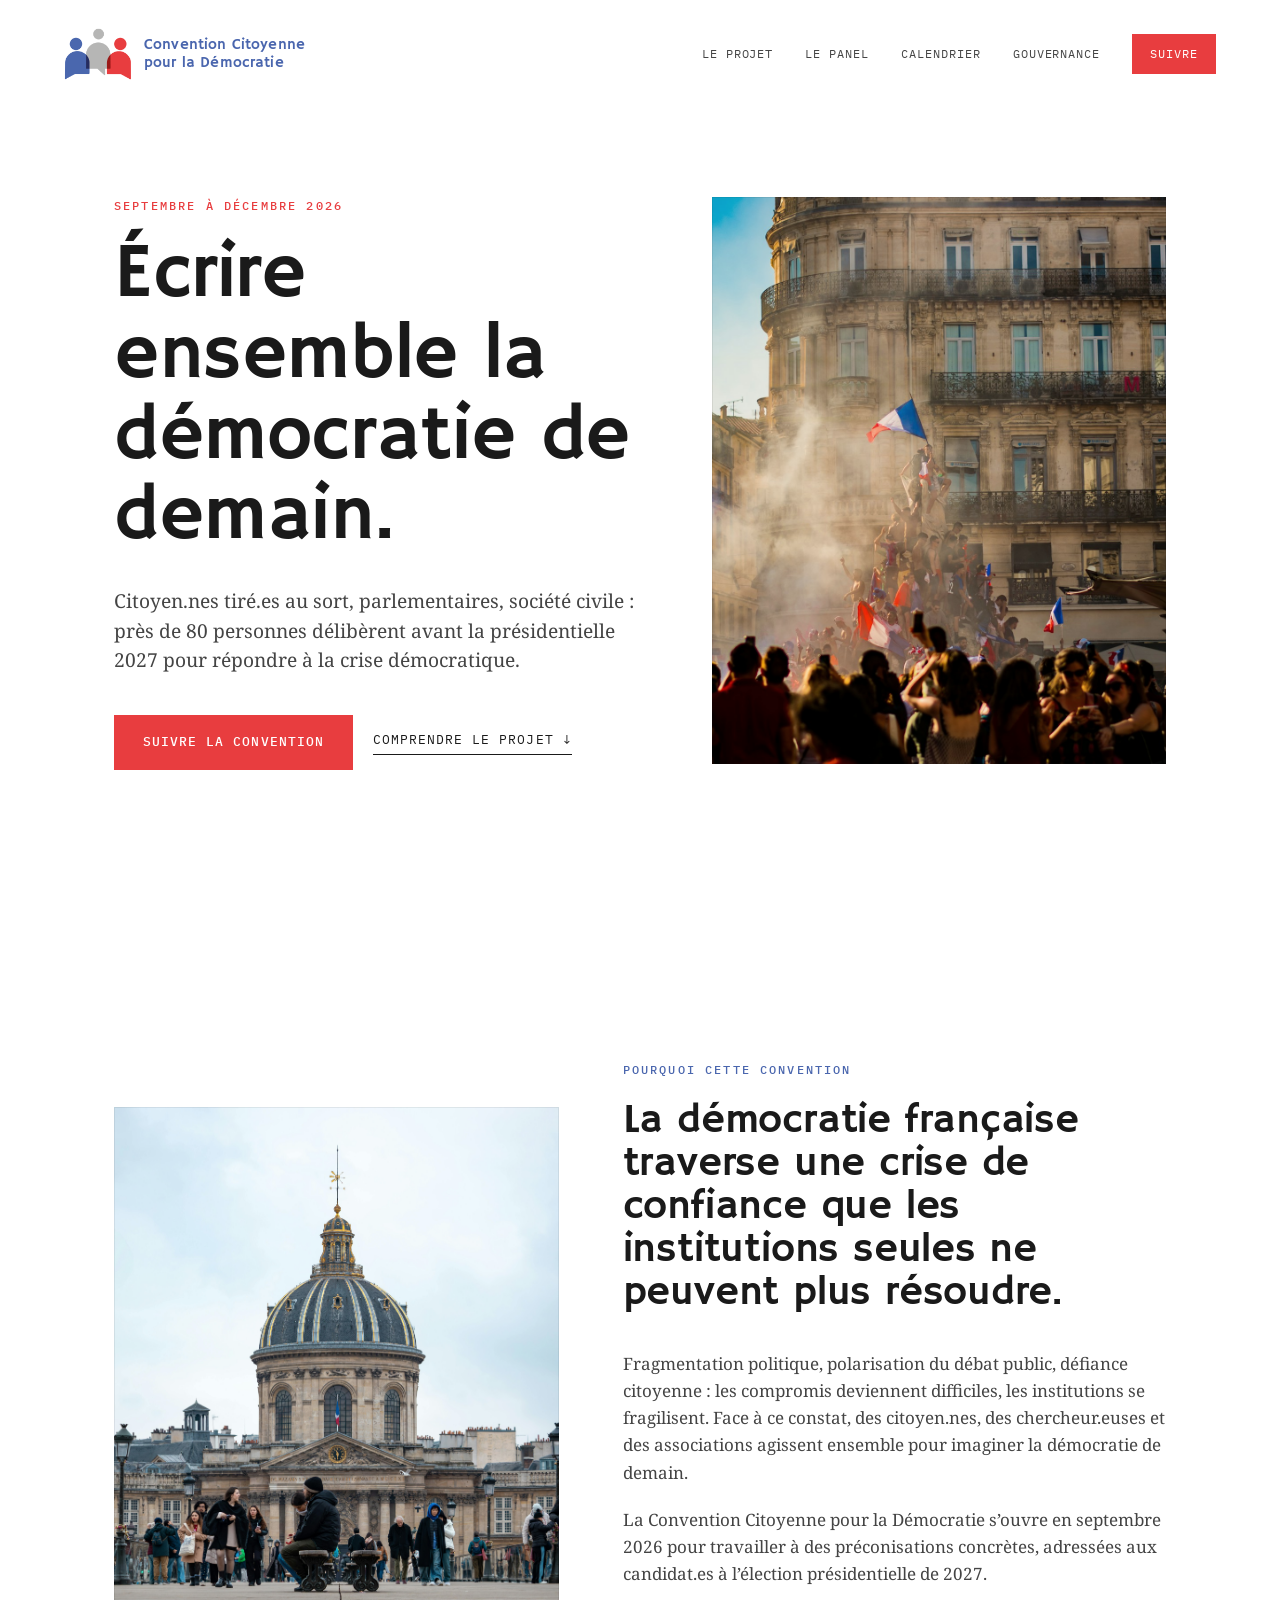
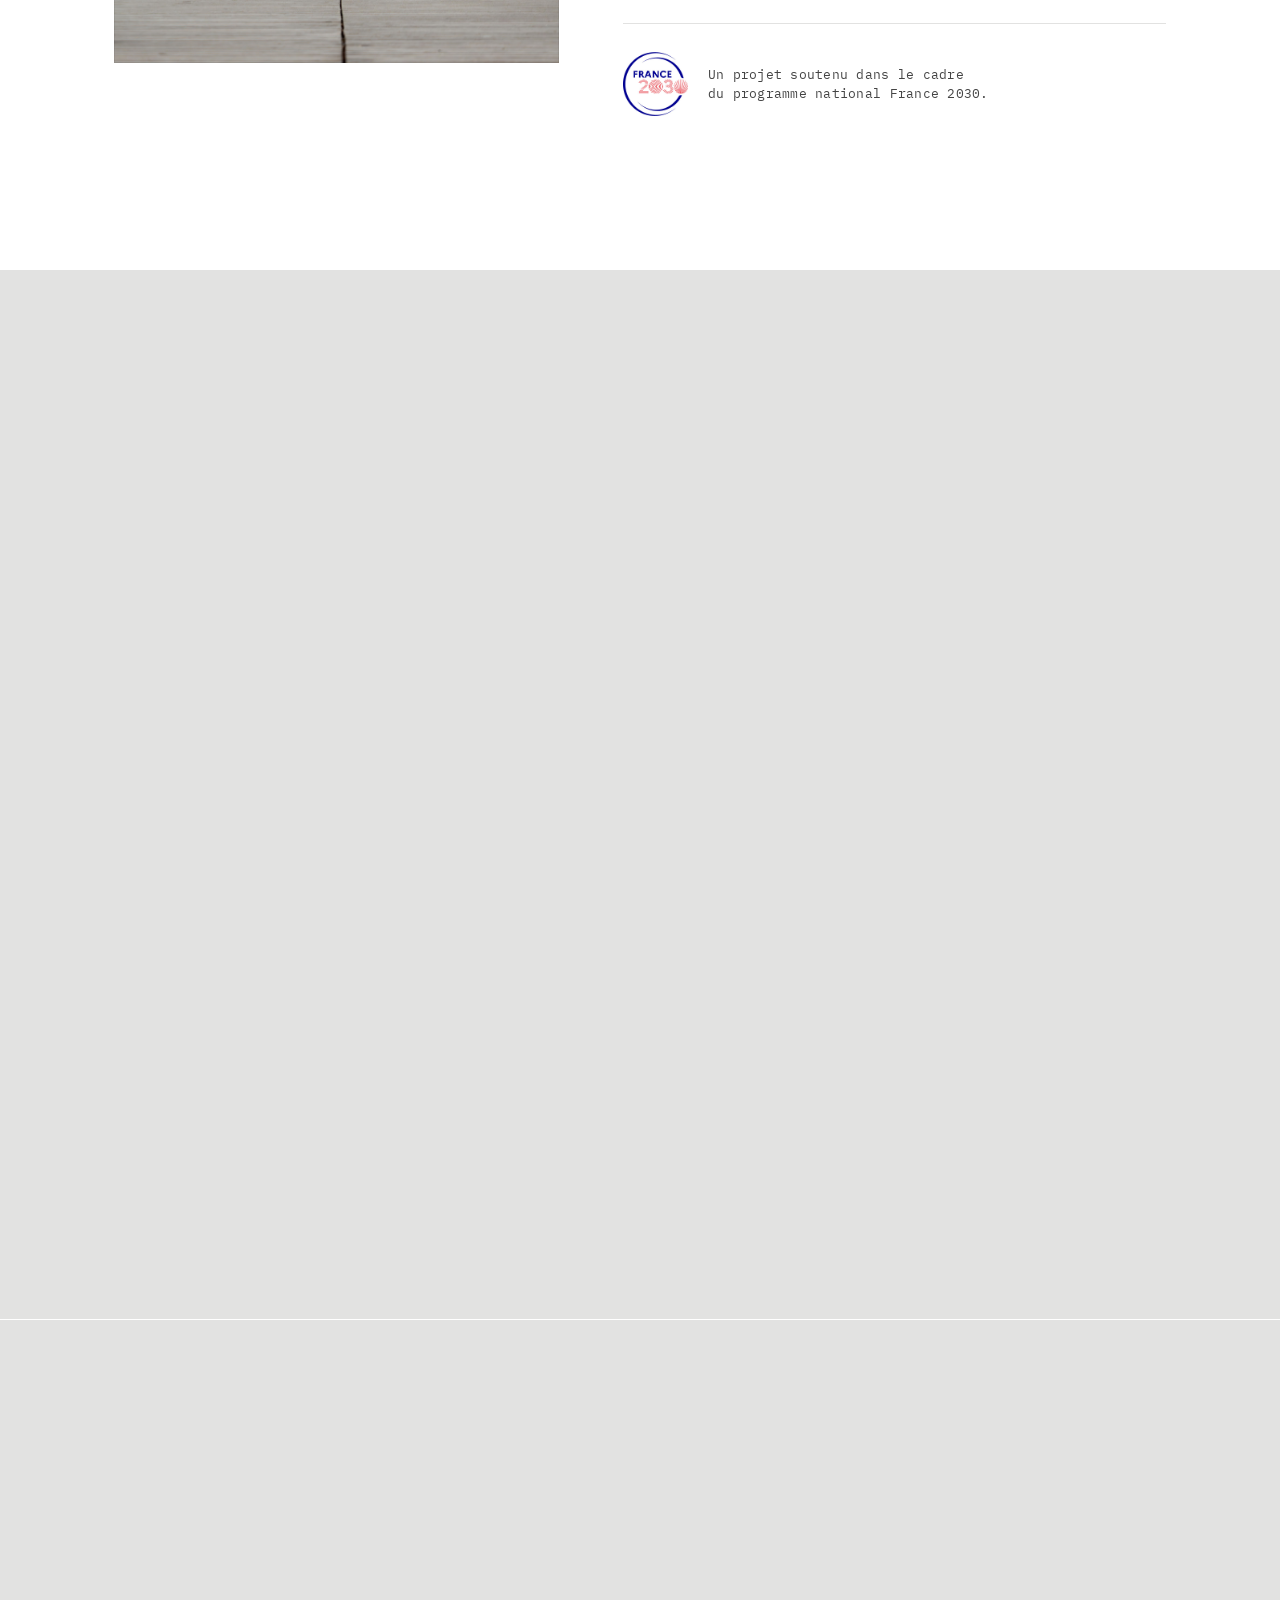
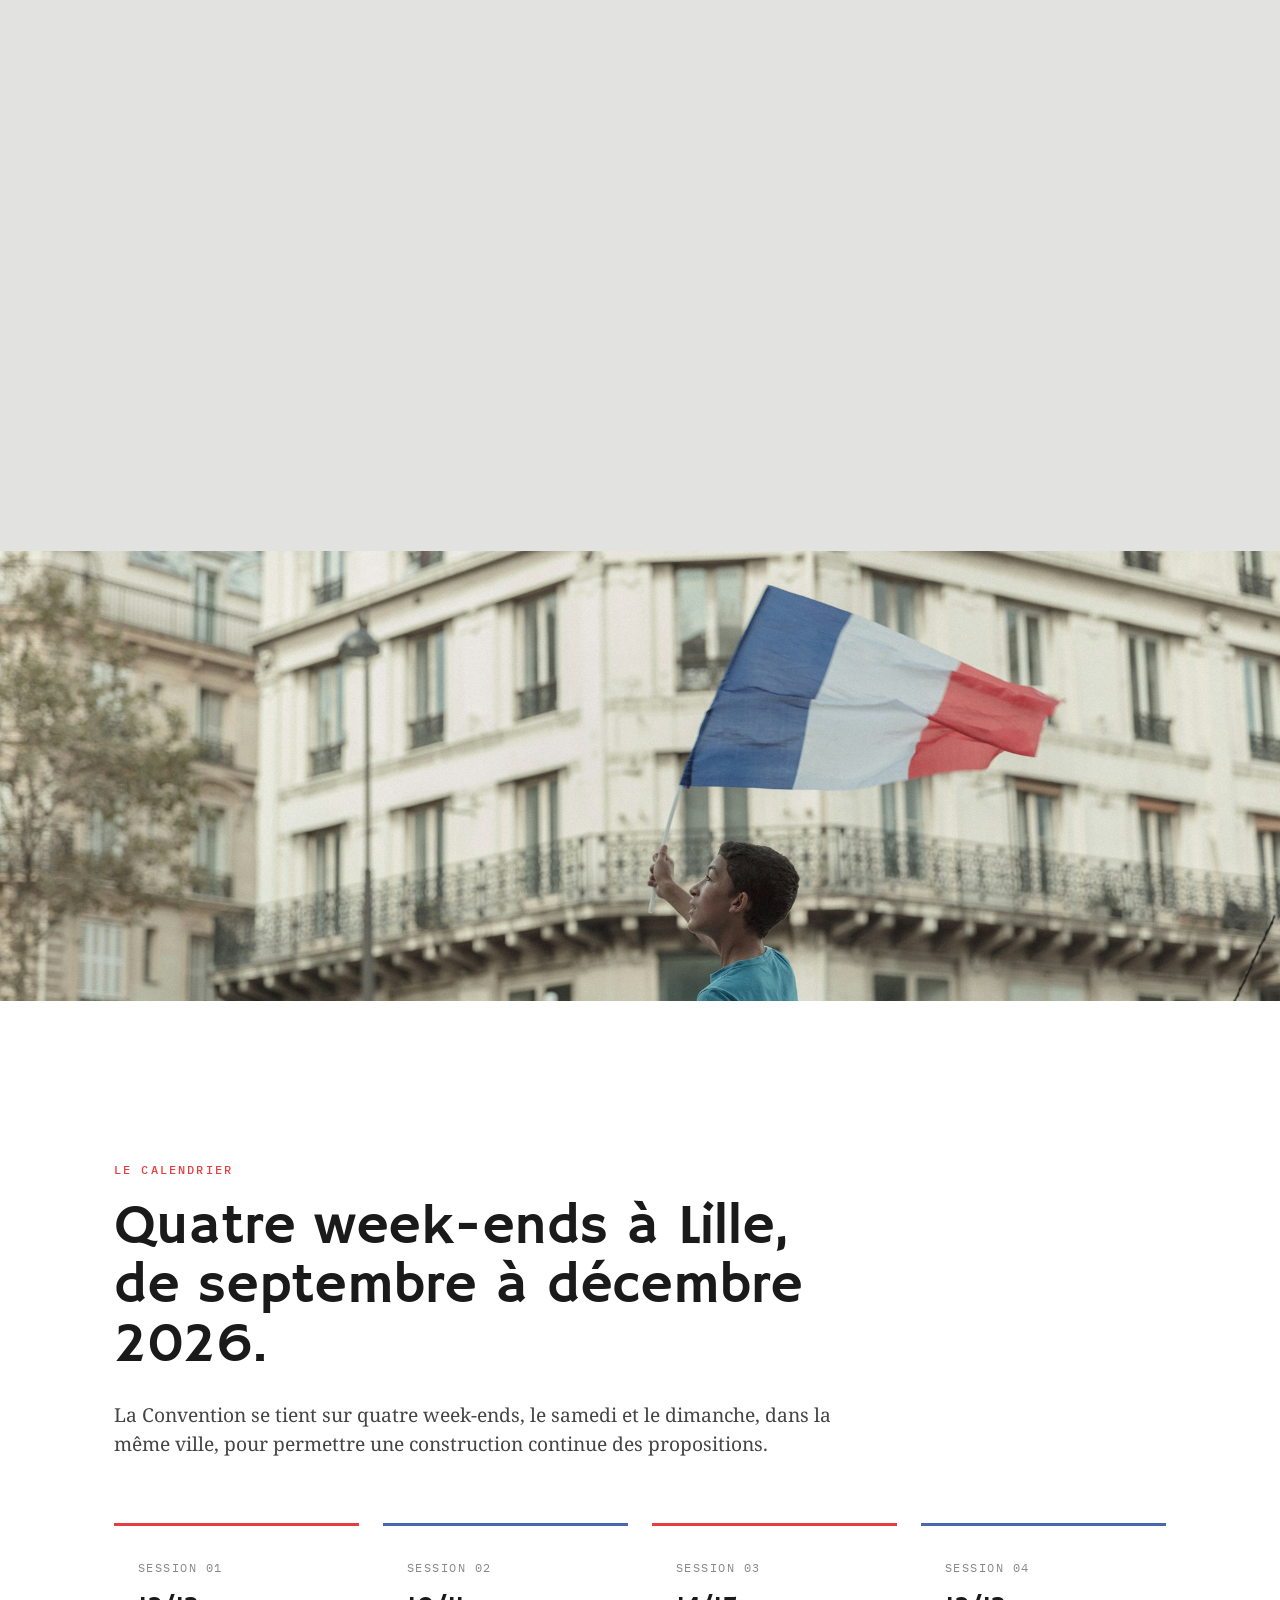
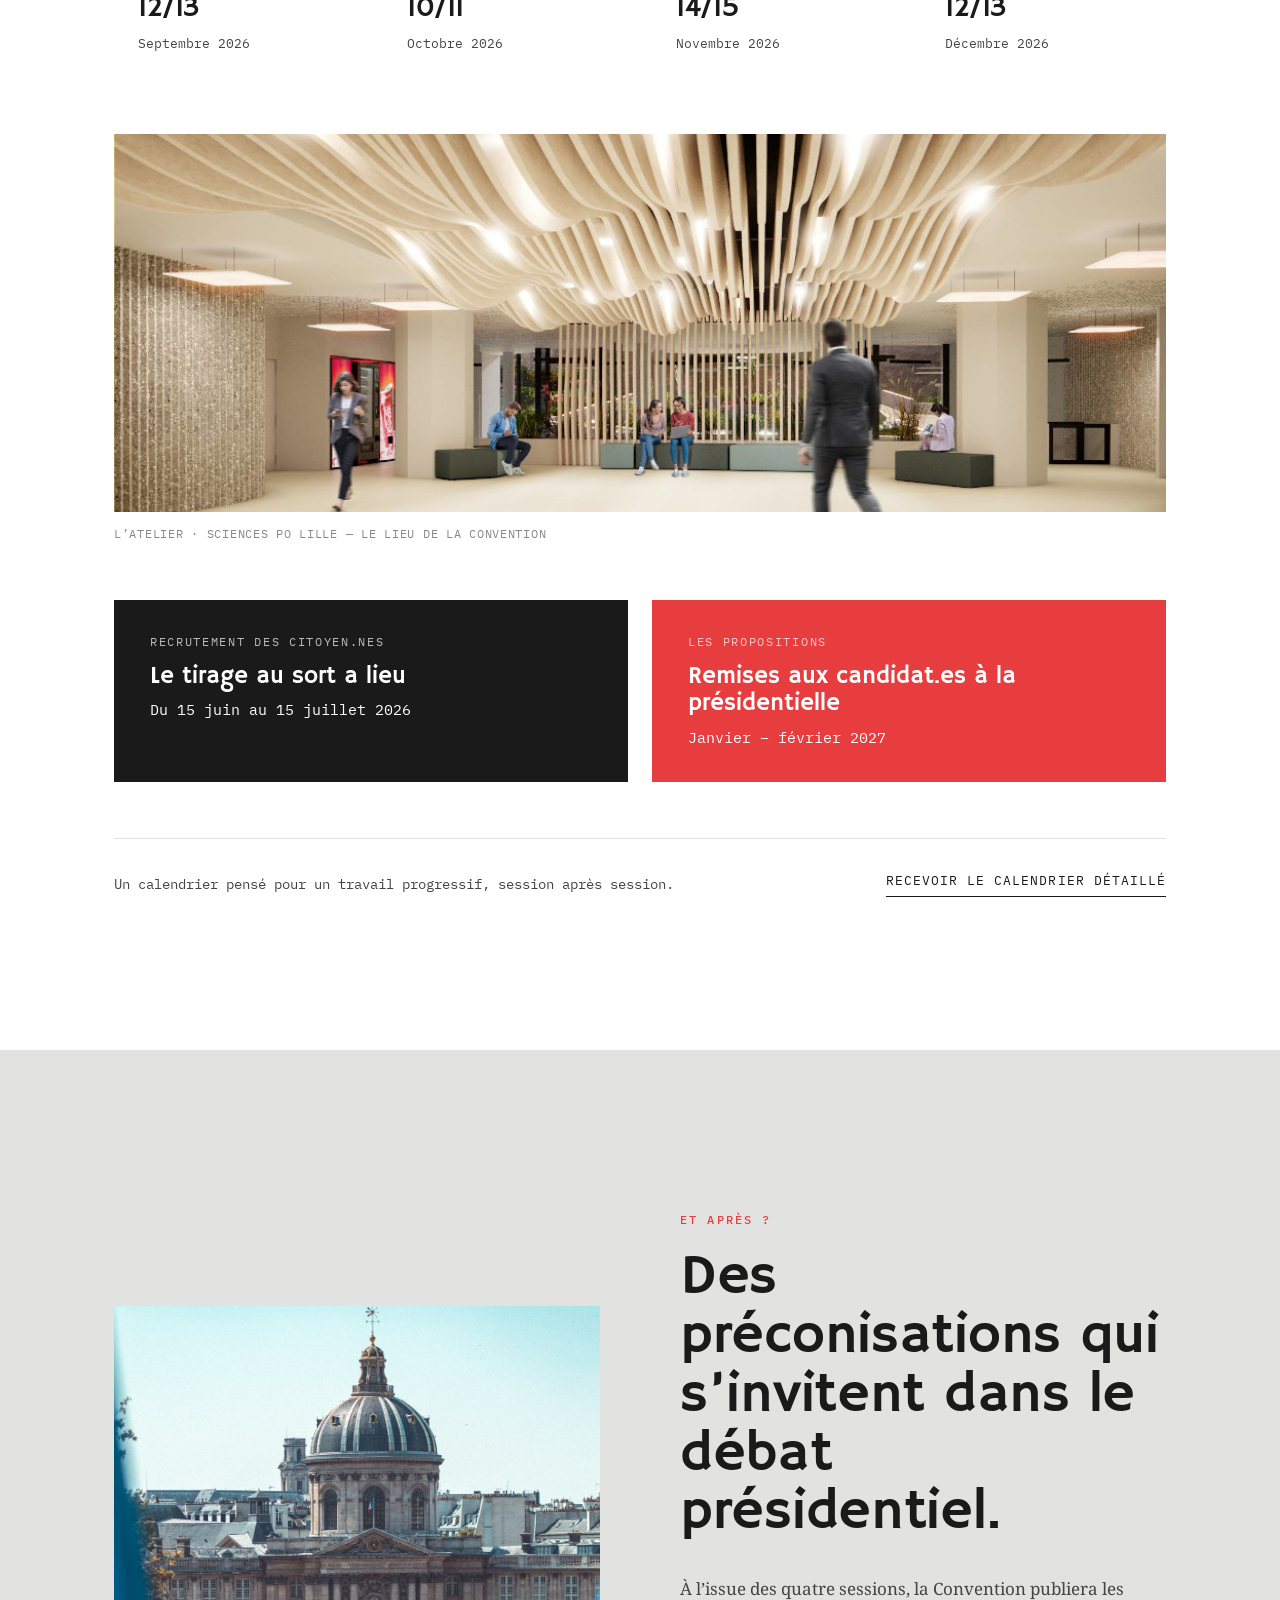
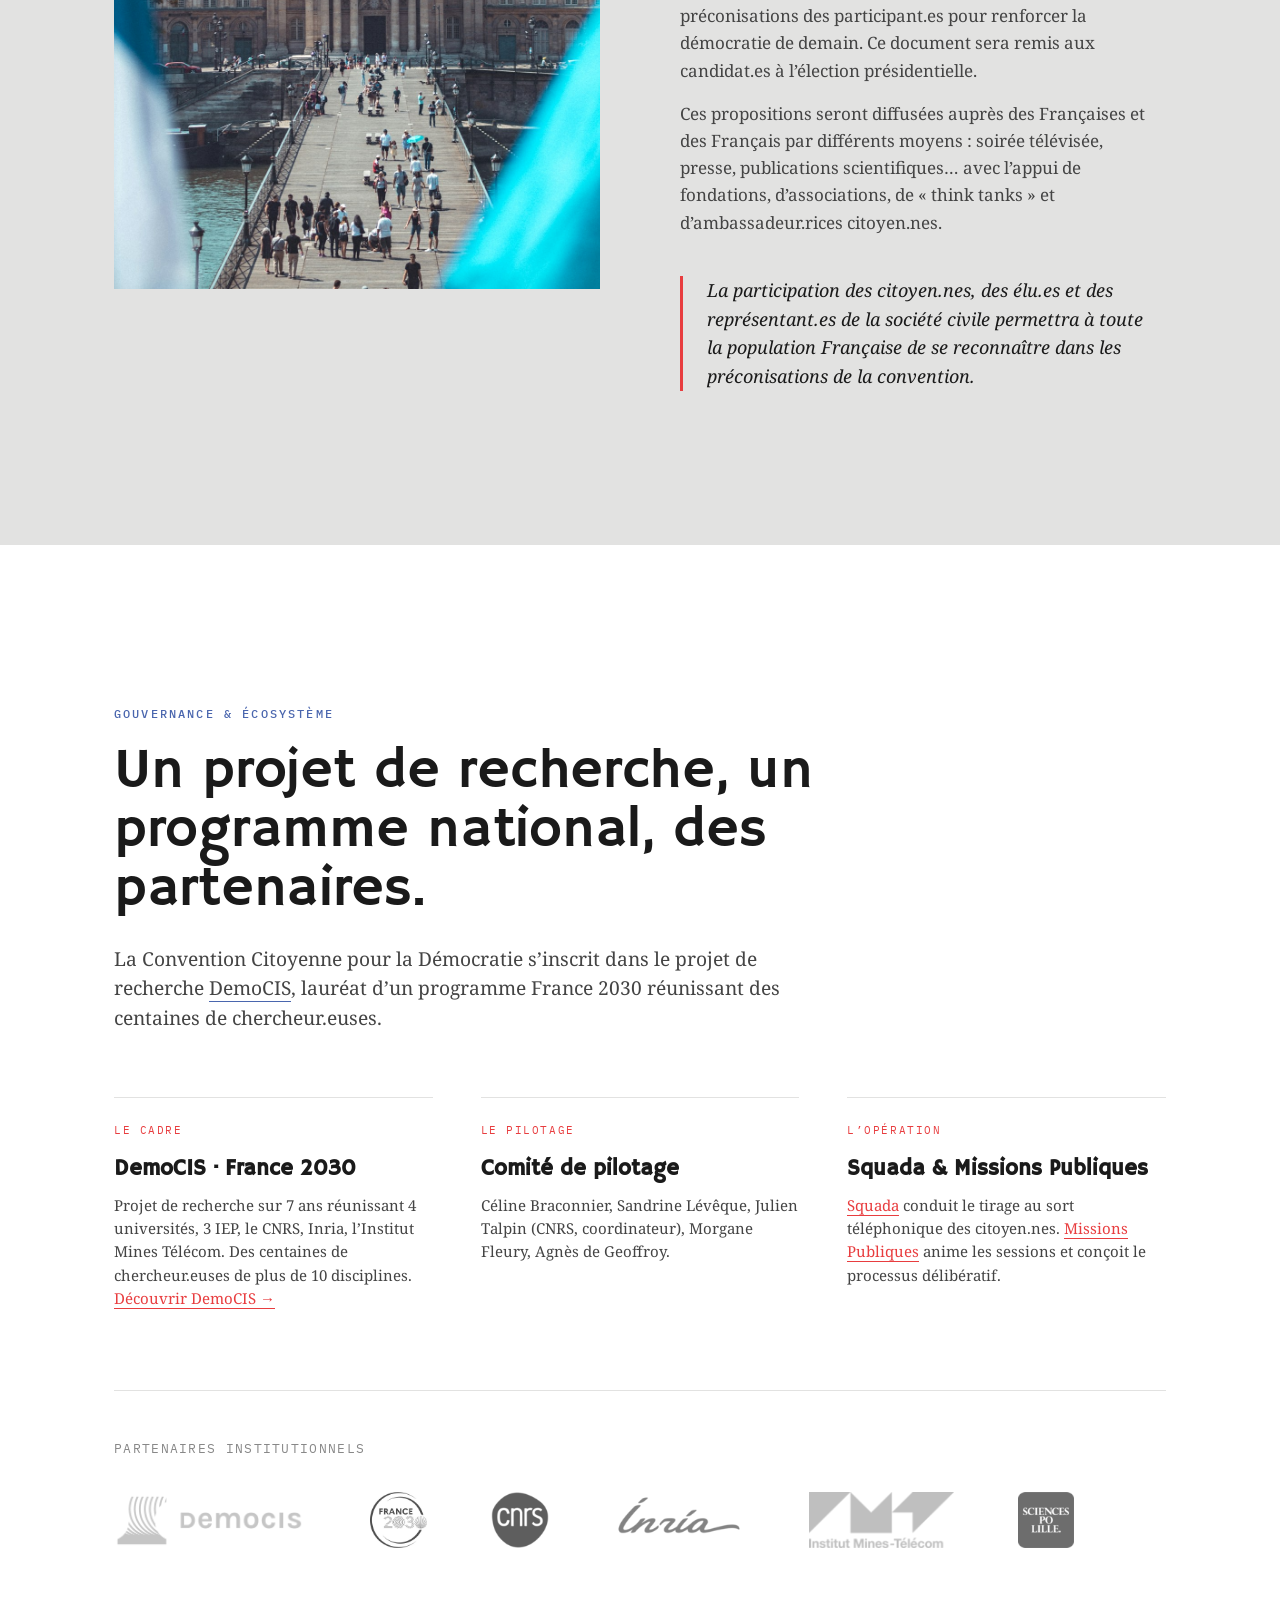
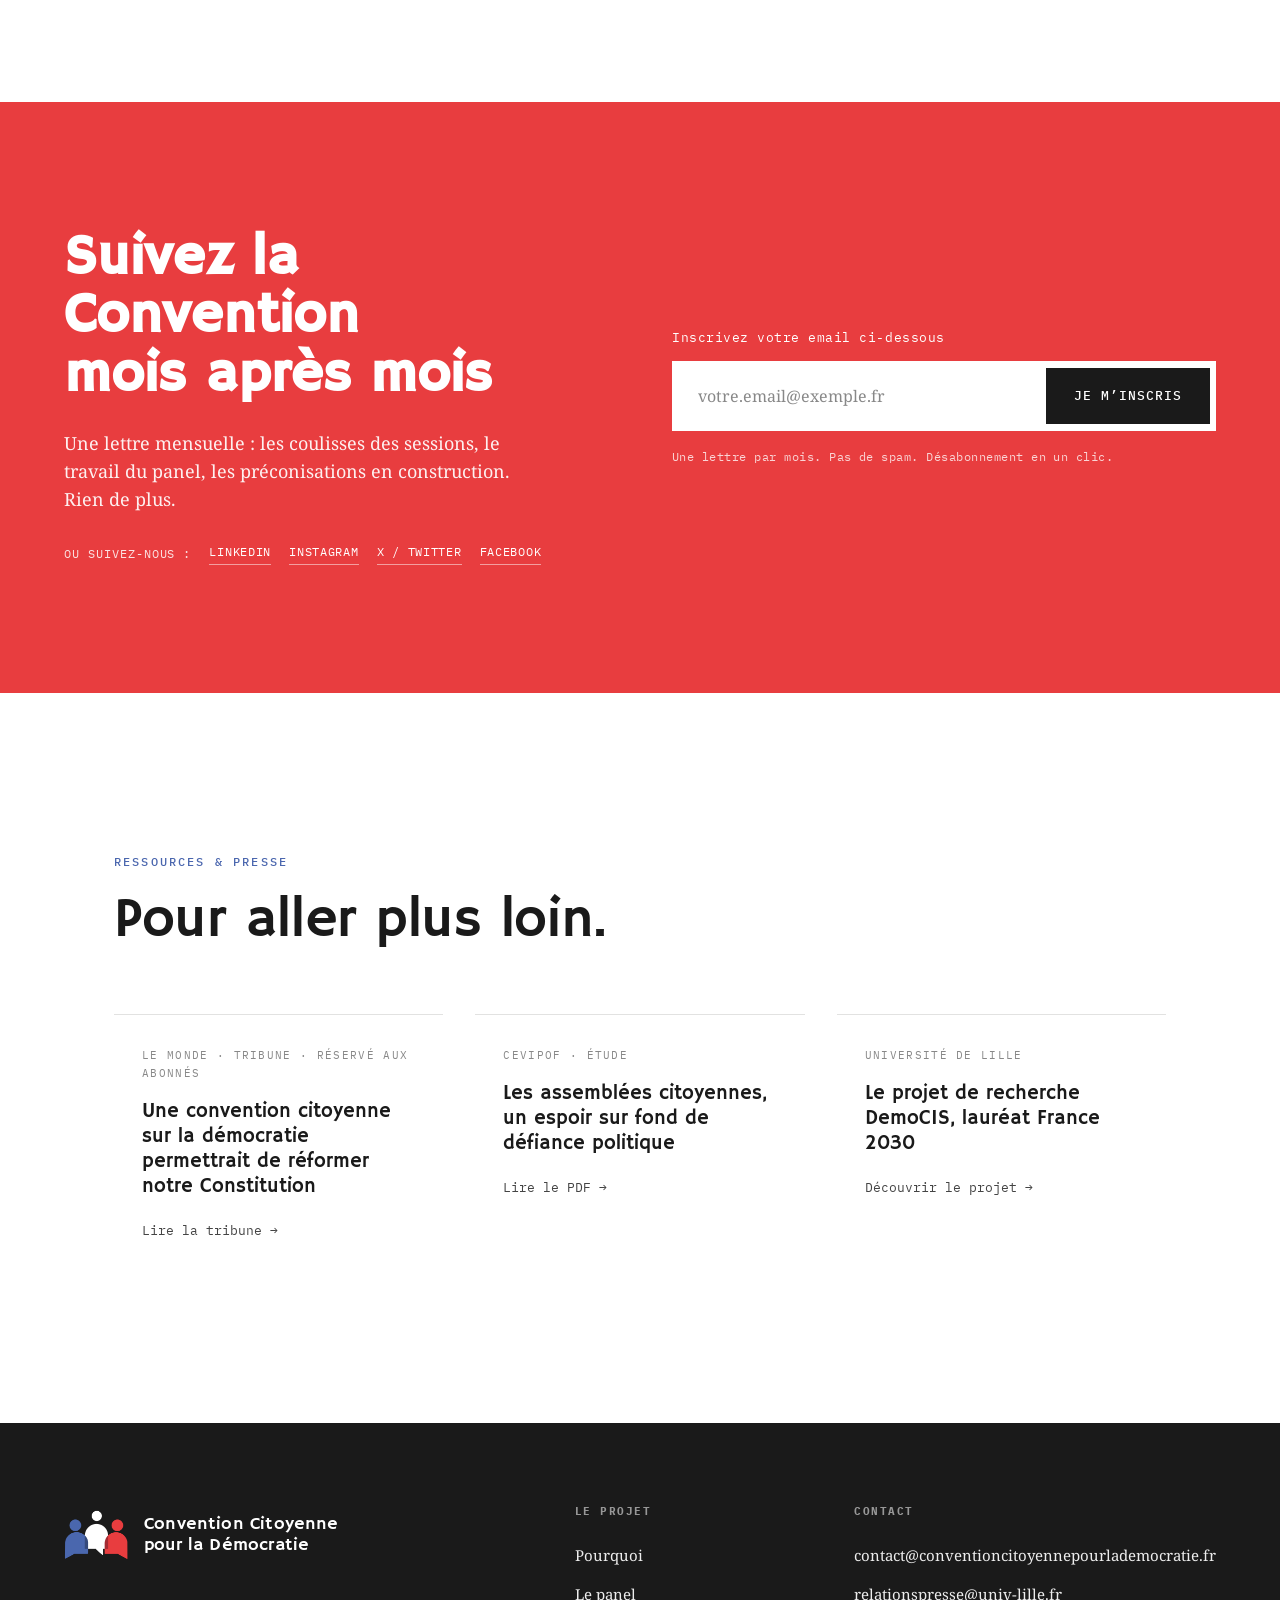
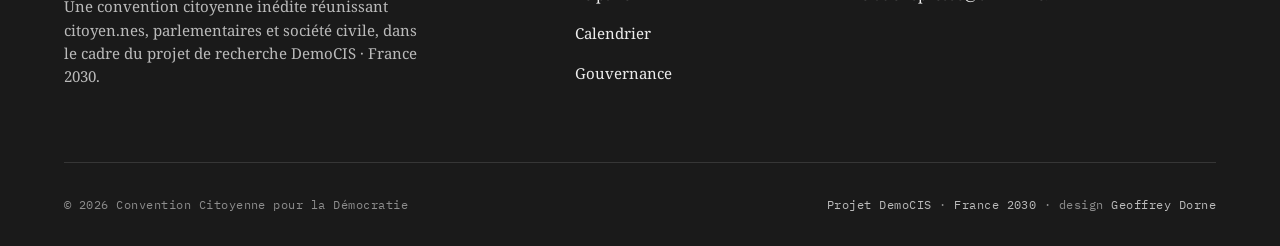
==== roles/services/democis/files/index.html @ f005319b "fix democis link" ====
<!DOCTYPE html>
<html lang="fr">
<head>
<script defer data-domain="conventioncitoyennepourlademocratie.fr" src="https://plausible.services.dataforgood.fr/js/script.file-downloads.hash.outbound-links.pageview-props.tagged-events.js"></script>
<script>window.plausible = window.plausible || function() { (window.plausible.q = window.plausible.q || []).push(arguments) }</script>
<meta charset="UTF-8">
<meta name="viewport" content="width=device-width, initial-scale=1.0">
<meta name="description" content="Convention Citoyenne pour la Démocratie. Près de 80 citoyens, parlementaires et membres de la société civile délibèrent à Lille pour répondre à la crise démocratique avant l’élection présidentielle de 2027.">
<title>Convention Citoyenne pour la Démocratie</title>
<link rel="icon" type="image/png" href="./images/favicon.ico">
<link rel="preconnect" href="https://fonts.googleapis.com">
<link rel="preconnect" href="https://fonts.gstatic.com" crossorigin>
<link href="https://fonts.googleapis.com/css2?family=Hammersmith+One&family=Noto+Serif:ital,wght@0,400;0,600;0,700;1,400&family=IBM+Plex+Mono:wght@400;500&display=swap" rel="stylesheet">
<link rel="stylesheet" href="https://sibforms.com/forms/end-form/build/sib-styles.css">
<style>
/* =========================================================================
   TOKENS
   ========================================================================= */
:root {
  --rouge: #e83d3f;
  --bleu: #4a66ae;
  --gris: #e2e2e1;
  --gris-fonce: #888;
  --encre: #1a1a1a;
  --encre-doux: #444;
  --blanc: #ffffff;

  --font-title: 'Hammersmith One', sans-serif;
  --font-body: 'Noto Serif', Georgia, serif;
  --font-tech: 'IBM Plex Mono', monospace;

  --max-width: 1180px;
  --max-text: 680px;

  --section-pad-y: clamp(80px, 12vw, 160px);
  --section-pad-x: clamp(24px, 5vw, 64px);

  --ease: cubic-bezier(0.22, 0.61, 0.36, 1);
}

/* =========================================================================
   RESET
   ========================================================================= */
*, *::before, *::after { box-sizing: border-box; margin: 0; padding: 0; }
html { scroll-behavior: smooth; }
body {
  font-family: var(--font-body);
  color: var(--encre);
  background: var(--blanc);
  font-size: 17px;
  line-height: 1.6;
  -webkit-font-smoothing: antialiased;
  text-rendering: optimizeLegibility;
}
img { max-width: 100%; height: auto; display: block; }
a { color: inherit; text-decoration: none; }
button { font: inherit; cursor: pointer; border: none; background: none; }
ul, ol { list-style: none; }

/* =========================================================================
   TYPOGRAPHIE
   ========================================================================= */
.title {
  font-family: var(--font-title);
  font-weight: 400;
  line-height: 1.05;
  letter-spacing: -0.005em;
  color: var(--encre);
}
.hero-title { font-size: clamp(48px, 6vw, 88px); }
.section-title { font-size: clamp(34px, 4.5vw, 56px); }
.sub-title { font-size: clamp(22px, 2.4vw, 30px); line-height: 1.2; }

.eyebrow {
  font-family: var(--font-tech);
  font-size: 12px;
  font-weight: 500;
  letter-spacing: 0.18em;
  text-transform: uppercase;
  color: var(--rouge);
  margin-bottom: 20px;
  display: inline-block;
}
.eyebrow.bleu { color: var(--bleu); }

p { font-family: var(--font-body); }
p.lead {
  font-size: clamp(19px, 1.5vw, 22px);
  line-height: 1.55;
  color: var(--encre-doux);
}

.tech {
  font-family: var(--font-tech);
  font-feature-settings: "tnum";
}

/* =========================================================================
   LAYOUT
   ========================================================================= */
.wrap {
  max-width: var(--max-width);
  margin: 0 auto;
  padding: 0 var(--section-pad-x);
}

.section {
  padding-top: var(--section-pad-y);
  padding-bottom: var(--section-pad-y);
}
.section.tight { padding-top: 80px; padding-bottom: 80px; }
.section.grey { background: var(--gris); }

/* =========================================================================
   NAV
   ========================================================================= */
.nav {
  position: fixed;
  top: 0; left: 0; right: 0;
  z-index: 100;
  padding: 20px var(--section-pad-x);
  display: flex;
  align-items: center;
  justify-content: space-between;
  background: rgba(255,255,255,0);
  backdrop-filter: blur(0px);
  -webkit-backdrop-filter: blur(0px);
  transition: background 0.4s var(--ease), backdrop-filter 0.4s var(--ease), padding 0.3s var(--ease), border-color 0.4s var(--ease);
  border-bottom: 1px solid transparent;
}
.nav.scrolled {
  background: rgba(255,255,255,0.92);
  backdrop-filter: blur(12px);
  -webkit-backdrop-filter: blur(12px);
  padding-top: 14px;
  padding-bottom: 14px;
  border-bottom-color: var(--gris);
}
.nav-logo {
  display: flex;
  align-items: center;
  gap: 12px;
}
.nav-logo img {
  height: 68px;
  width: auto;
  transition: height 0.3s var(--ease);
}
.nav.scrolled .nav-logo img { height: 52px; }
.nav-logo-text {
  font-family: var(--font-title);
  font-size: 15px;
  line-height: 1.2;
  color: var(--bleu);
  max-width: 180px;
  letter-spacing: 0.01em;
}
.nav-links {
  display: flex;
  gap: 32px;
  align-items: center;
}
.nav-links a {
  font-family: var(--font-tech);
  font-size: 12px;
  letter-spacing: 0.08em;
  text-transform: uppercase;
  color: var(--encre-doux);
  position: relative;
  padding: 4px 0;
  transition: color 0.2s var(--ease);
}
.nav-links a::after {
  content: '';
  position: absolute;
  left: 0; bottom: -2px;
  height: 1px;
  width: 0;
  background: var(--rouge);
  transition: width 0.25s var(--ease);
}
.nav-links a:hover {
  color: var(--rouge);
}
.nav-links a:hover::after {
  width: 100%;
}
/* Scrollspy : section active sur fond rouge */
.nav-links a.active {
  color: var(--blanc);
  background: var(--rouge);
  padding: 6px 12px;
}
.nav-links a.active:hover {
  color: var(--blanc);
  background: #c52f31;
}
.nav-links a.active::after {
  display: none;
}
.nav-cta {
  font-family: var(--font-tech);
  font-size: 12px;
  letter-spacing: 0.08em;
  text-transform: uppercase;
  background: var(--rouge);
  color: var(--blanc) !important;
  padding: 10px 18px !important;
}
.nav-cta::after { display: none !important; }
.nav-cta:hover { background: #c52f31; color: var(--blanc); }

@media (max-width: 880px) {
  .nav-links { gap: 18px; }
  .nav-links a:not(.nav-cta) { display: none; }
  .nav-logo-text { display: none; }
}

/* =========================================================================
   HERO
   ========================================================================= */
.hero {
  min-height: 100vh;
  padding-top: 140px;
  padding-bottom: 80px;
  display: flex;
  align-items: center;
  position: relative;
  overflow: hidden;
}
.hero-grid {
  display: grid;
  grid-template-columns: 1.15fr 1fr;
  gap: clamp(40px, 6vw, 96px);
  align-items: center;
  width: 100%;
}
.hero-content { max-width: 620px; }
.hero-content .eyebrow { opacity: 0; transform: translateY(12px); animation: fadeUp 0.7s var(--ease) 0.2s forwards; }
.hero-content .hero-title { opacity: 0; transform: translateY(20px); animation: fadeUp 0.9s var(--ease) 0.4s forwards; }
.hero-content .hero-lead { opacity: 0; transform: translateY(20px); animation: fadeUp 0.9s var(--ease) 0.65s forwards; margin-top: 28px; }
.hero-content .hero-actions { opacity: 0; transform: translateY(20px); animation: fadeUp 0.9s var(--ease) 0.85s forwards; margin-top: 40px; display: flex; gap: 20px; align-items: center; flex-wrap: wrap; }

@keyframes fadeUp {
  to { opacity: 1; transform: translateY(0); }
}

.hero-image {
  position: relative;
  aspect-ratio: 4/5;
  overflow: hidden;
  opacity: 0;
  transform: translateY(40px) scale(0.98);
  animation: heroImg 1.2s var(--ease) 0.3s forwards;
}
.hero-image img {
  width: 100%; height: 100%;
  object-fit: cover;
  filter: saturate(0.92);
  transition: transform 6s var(--ease);
}
.hero-image:hover img { transform: scale(1.04); }
.hero-image::after {
  content: '';
  position: absolute;
  inset: 0;
  border: 1px solid rgba(26,26,26,0.08);
  pointer-events: none;
}
@keyframes heroImg {
  to { opacity: 1; transform: translateY(0) scale(1); }
}

@media (max-width: 880px) {
  .hero-grid { grid-template-columns: 1fr; gap: 48px; }
  .hero-image { aspect-ratio: 1/1; max-height: 500px; }
  .hero { min-height: auto; padding-top: 120px; }
}

/* =========================================================================
   BOUTONS
   ========================================================================= */
.btn {
  display: inline-flex;
  align-items: center;
  gap: 10px;
  padding: 16px 28px;
  font-family: var(--font-tech);
  font-size: 13px;
  letter-spacing: 0.08em;
  text-transform: uppercase;
  font-weight: 500;
  transition: background 0.2s var(--ease), color 0.2s var(--ease), transform 0.2s var(--ease);
  border: 1.5px solid transparent;
}
.btn-primary {
  background: var(--rouge);
  color: var(--blanc);
}
.btn-primary:hover {
  background: #c52f31;
  transform: translateY(-2px);
}
.btn-ghost {
  background: transparent;
  color: var(--encre);
  border-color: var(--encre);
}
.btn-ghost:hover {
  background: var(--encre);
  color: var(--blanc);
}
.btn-link {
  font-family: var(--font-tech);
  font-size: 13px;
  letter-spacing: 0.08em;
  text-transform: uppercase;
  color: var(--encre);
  position: relative;
  padding-bottom: 4px;
  border-bottom: 1px solid var(--encre);
  transition: color 0.2s, border-color 0.2s;
}
.btn-link:hover { color: var(--rouge); border-color: var(--rouge); }

/* =========================================================================
   REVEAL ANIMATIONS
   ========================================================================= */
.reveal {
  opacity: 0;
  transform: translateY(28px);
  transition: opacity 0.9s var(--ease), transform 0.9s var(--ease);
}
.reveal.in-view {
  opacity: 1;
  transform: translateY(0);
}
.reveal-stagger > * {
  opacity: 0;
  transform: translateY(28px);
  transition: opacity 0.8s var(--ease), transform 0.8s var(--ease);
}
.reveal-stagger.in-view > * { opacity: 1; transform: translateY(0); }
.reveal-stagger.in-view > *:nth-child(1) { transition-delay: 0s; }
.reveal-stagger.in-view > *:nth-child(2) { transition-delay: 0.08s; }
.reveal-stagger.in-view > *:nth-child(3) { transition-delay: 0.16s; }
.reveal-stagger.in-view > *:nth-child(4) { transition-delay: 0.24s; }
.reveal-stagger.in-view > *:nth-child(5) { transition-delay: 0.32s; }
.reveal-stagger.in-view > *:nth-child(6) { transition-delay: 0.40s; }

/* =========================================================================
   SECTION : INTRO NARRATIVE
   ========================================================================= */
.intro-narrative {
  max-width: 820px;
  margin: 0 auto;
}
.intro-narrative .section-title { margin-bottom: 36px; }
.intro-narrative p {
  font-size: clamp(19px, 1.4vw, 22px);
  line-height: 1.6;
  color: var(--encre-doux);
}
.intro-narrative p + p { margin-top: 20px; }

/* Mise en page deux colonnes : texte + illustration */
.intro-grid {
  display: grid;
  grid-template-columns: 0.9fr 1.1fr;
  gap: clamp(40px, 5vw, 80px);
  align-items: center;
}
.intro-grid .intro-narrative { max-width: 620px; margin: 0; }
.intro-grid .section-title { font-size: clamp(28px, 3.2vw, 42px); }
.intro-grid p { font-size: clamp(17px, 1.2vw, 19px); }
.intro-media {
  position: relative;
  aspect-ratio: 4/5;
  overflow: hidden;
}
.intro-media img {
  width: 100%; height: 100%;
  object-fit: cover;
  filter: saturate(0.92);
}
.intro-media::after {
  content: '';
  position: absolute;
  inset: 0;
  border: 1px solid rgba(26,26,26,0.08);
  pointer-events: none;
}
/* Bandeau « dans le cadre de » France 2030 */
.intro-france2030 {
  display: flex;
  align-items: center;
  gap: 20px;
  margin-top: 36px;
  padding-top: 28px;
  border-top: 1px solid var(--gris);
}
.intro-france2030 img {
  height: 64px;
  width: auto;
}
.intro-france2030 span {
  font-family: var(--font-tech);
  font-size: 13px;
  line-height: 1.5;
  color: var(--encre-doux);
  letter-spacing: 0.02em;
}
@media (max-width: 880px) {
  .intro-grid { grid-template-columns: 1fr; gap: 40px; }
  .intro-media { aspect-ratio: 16/10; }
}

/* =========================================================================
   SECTION : 6 POINTS
   ========================================================================= */
.points-header {
  display: grid;
  grid-template-columns: 1fr 1fr;
  gap: 64px;
  align-items: end;
  margin-bottom: 80px;
}
.points-header .section-title { max-width: 460px; }
.points-header p { color: var(--encre-doux); max-width: 420px; }
.points-grid {
  display: grid;
  grid-template-columns: repeat(3, 1fr);
  gap: 20px;
}
.point {
  background: var(--blanc);
  padding: 36px 32px;
  position: relative;
  overflow: hidden;
  transition: transform 0.3s var(--ease), box-shadow 0.3s var(--ease);
}
.point::before {
  content: '';
  position: absolute;
  top: 0; left: 0; right: 0;
  height: 14px;
  background: linear-gradient(to bottom, rgba(232,61,63,0.45), rgba(232,61,63,0));
  pointer-events: none;
}
.point:nth-child(3n+2)::before {
  background: linear-gradient(to bottom, rgba(74,102,174,0.45), rgba(74,102,174,0));
}
.point:hover {
  transform: translateY(-4px);
  box-shadow: 0 18px 40px -20px rgba(0,0,0,0.18);
}
.point-num {
  font-family: var(--font-tech);
  font-size: 13px;
  color: var(--rouge);
  letter-spacing: 0.08em;
  margin-bottom: 18px;
}
.point:nth-child(3n+2) .point-num { color: var(--bleu); }
.point-title {
  font-family: var(--font-title);
  font-size: 22px;
  line-height: 1.2;
  margin-bottom: 14px;
  color: var(--encre);
  max-width: 280px;
}
.point-desc {
  font-size: 15px;
  line-height: 1.55;
  color: var(--encre-doux);
}

@media (max-width: 880px) {
  .points-header { grid-template-columns: 1fr; gap: 24px; margin-bottom: 48px; }
  .points-grid { grid-template-columns: 1fr; gap: 16px; }
  .point { padding: 28px 24px; }
}

/* Séparateur ligne blanche fine entre 6 points et Panel */
.section-divider { background: var(--blanc); height: 1px; }
.section.grey:has(+ .section-divider) { padding-bottom: 56px; }
.section-divider + .panel-section { padding-top: 56px; }

/* =========================================================================
   SECTION : PANEL
   ========================================================================= */
.panel-section { background: var(--gris); }
.panel-grid {
  display: grid;
  grid-template-columns: 1fr 1fr;
  gap: 80px;
  align-items: center;
}
.panel-text .section-title { margin-bottom: 28px; }
.panel-text p { color: var(--encre-doux); max-width: 460px; }

.panel-numbers {
  display: grid;
  gap: 24px;
}
.panel-card {
  background: var(--blanc);
  padding: 36px 40px;
  display: grid;
  grid-template-columns: clamp(96px, 11vw, 130px) 1fr;
  gap: 32px;
  align-items: center;
  transition: transform 0.3s var(--ease), box-shadow 0.3s var(--ease);
}
.panel-card:hover {
  transform: translateY(-4px);
  box-shadow: 0 18px 40px -20px rgba(0,0,0,0.18);
}
.panel-card-num {
  font-family: var(--font-title);
  font-size: clamp(64px, 8vw, 96px);
  line-height: 0.9;
  color: var(--rouge);
  text-align: center;
}
.panel-card:nth-child(2) .panel-card-num { color: var(--bleu); }
.panel-card:nth-child(3) .panel-card-num { color: var(--encre); }

.panel-card-label {
  font-family: var(--font-title);
  font-size: 18px;
  margin-bottom: 8px;
  color: var(--encre);
}
.panel-card-desc {
  font-size: 14px;
  line-height: 1.5;
  color: var(--encre-doux);
}

@media (max-width: 880px) {
  .panel-grid { grid-template-columns: 1fr; gap: 48px; }
  .panel-card { padding: 28px 24px; gap: 20px; }
}

/* =========================================================================
   SECTION : BANDEAU IMAGE PLEINE LARGEUR
   ========================================================================= */
.full-image {
  width: 100%;
  height: clamp(280px, 50vh, 520px);
  overflow: hidden;
  position: relative;
}
.full-image img {
  width: 100%; height: 100%;
  object-fit: cover;
  transition: transform 1.8s var(--ease);
}
.full-image:hover img { transform: scale(1.03); }

/* =========================================================================
   SECTION : CALENDRIER
   ========================================================================= */
.calendar-grid {
  display: grid;
  grid-template-columns: repeat(4, 1fr);
  gap: 24px;
  margin-top: 64px;
}
.session {
  padding: 32px 24px;
  border-top: 3px solid var(--rouge);
  background: var(--blanc);
  transition: transform 0.3s var(--ease), border-color 0.3s var(--ease);
}
.session:nth-child(2) { border-top-color: var(--bleu); }
.session:nth-child(3) { border-top-color: var(--rouge); }
.session:nth-child(4) { border-top-color: var(--bleu); }
.session:hover { transform: translateY(-6px); }
.session-num {
  font-family: var(--font-tech);
  font-size: 12px;
  letter-spacing: 0.12em;
  color: var(--gris-fonce);
  margin-bottom: 16px;
}
.session-date {
  font-family: var(--font-title);
  font-size: 28px;
  line-height: 1.15;
  color: var(--encre);
  margin-bottom: 8px;
}
.session-month {
  font-family: var(--font-tech);
  font-size: 13px;
  color: var(--encre-doux);
}
.calendar-footer {
  margin-top: 56px;
  padding-top: 32px;
  border-top: 1px solid var(--gris);
  display: flex;
  justify-content: space-between;
  align-items: center;
  flex-wrap: wrap;
  gap: 16px;
  font-family: var(--font-tech);
  font-size: 14px;
  color: var(--encre-doux);
}

/* Photo du lieu (Atelier, Sciences Po Lille) */
.venue-figure {
  margin-top: 48px;
  position: relative;
}
.venue-figure img {
  width: 100%;
  height: clamp(260px, 42vh, 460px);
  object-fit: cover;
}
.venue-figure figcaption {
  margin-top: 12px;
  font-family: var(--font-tech);
  font-size: 12px;
  letter-spacing: 0.06em;
  color: var(--gris-fonce);
  text-transform: uppercase;
}

/* Jalons clés mis en avant : recrutement & propositions */
.calendar-milestones {
  margin-top: 56px;
  display: grid;
  grid-template-columns: 1fr 1fr;
  gap: 24px;
}
.milestone {
  background: var(--encre);
  color: var(--blanc);
  padding: 32px 36px;
}
.milestone:nth-child(2) { background: var(--rouge); }
.milestone-label {
  font-family: var(--font-tech);
  font-size: 12px;
  letter-spacing: 0.14em;
  text-transform: uppercase;
  color: rgba(255,255,255,0.7);
  margin-bottom: 12px;
}
.milestone-title {
  font-family: var(--font-title);
  font-size: 24px;
  line-height: 1.15;
  margin-bottom: 8px;
}
.milestone-date {
  font-family: var(--font-tech);
  font-size: 15px;
  color: var(--blanc);
}
@media (max-width: 880px) {
  .calendar-grid { grid-template-columns: 1fr 1fr; gap: 16px; }
  .calendar-milestones { grid-template-columns: 1fr; gap: 16px; }
}

/* =========================================================================
   SECTION : LIVRABLE
   ========================================================================= */
.livrable-grid {
  display: grid;
  grid-template-columns: 1fr 1fr;
  gap: 80px;
  align-items: center;
}
.livrable-img {
  aspect-ratio: 5/6;
  overflow: hidden;
  position: relative;
}
.livrable-img img {
  width: 100%; height: 100%;
  object-fit: cover;
}
.livrable-text .section-title { margin-bottom: 32px; }
.livrable-text p { color: var(--encre-doux); max-width: 480px; margin-bottom: 16px; }
.livrable-quote {
  margin-top: 40px;
  padding-left: 24px;
  border-left: 3px solid var(--rouge);
  font-style: italic;
  font-size: 18px;
  color: var(--encre);
  max-width: 480px;
}
@media (max-width: 880px) {
  .livrable-grid { grid-template-columns: 1fr; gap: 48px; }
}

/* =========================================================================
   SECTION : GOUVERNANCE
   ========================================================================= */
.gov-header {
  max-width: 720px;
  margin-bottom: 64px;
}
.gov-cols {
  display: grid;
  grid-template-columns: repeat(3, 1fr);
  gap: 48px;
}
.gov-col {
  padding-top: 24px;
  border-top: 1px solid var(--gris);
}
.gov-col-label {
  font-family: var(--font-tech);
  font-size: 11px;
  letter-spacing: 0.14em;
  text-transform: uppercase;
  color: var(--rouge);
  margin-bottom: 16px;
}
.gov-col h3 {
  font-family: var(--font-title);
  font-size: 22px;
  line-height: 1.2;
  margin-bottom: 12px;
  color: var(--encre);
}
.gov-col p {
  font-size: 15px;
  line-height: 1.55;
  color: var(--encre-doux);
}
.gov-partners {
  margin-top: 80px;
  padding-top: 48px;
  border-top: 1px solid var(--gris);
}
.gov-partners-label {
  font-family: var(--font-tech);
  font-size: 13px;
  color: var(--gris-fonce);
  text-transform: uppercase;
  letter-spacing: 0.1em;
  display: block;
  margin-bottom: 32px;
}
.gov-logos {
  display: flex;
  align-items: center;
  flex-wrap: wrap;
  gap: clamp(32px, 5vw, 64px);
}
.gov-logos img {
  height: 56px;
  width: auto;
  filter: grayscale(1);
  opacity: 0.72;
  transition: filter 0.3s var(--ease), opacity 0.3s var(--ease);
}
.gov-logos img:hover {
  filter: grayscale(0);
  opacity: 1;
}
.gov-support {
  margin-top: 56px;
  padding-top: 40px;
  border-top: 1px solid var(--gris);
}
.gov-support p {
  font-size: 15px;
  line-height: 1.55;
  color: var(--encre-doux);
  max-width: 620px;
  margin-top: 8px;
}
@media (max-width: 880px) {
  .gov-cols { grid-template-columns: 1fr; gap: 32px; }
  .gov-logos { gap: 28px; }
  .gov-logos img { height: 44px; }
}

/* =========================================================================
   SECTION : NEWSLETTER (BANDEAU DOMINANT)
   ========================================================================= */
.newsletter {
  background: var(--rouge);
  color: var(--blanc);
  padding: clamp(80px, 10vw, 140px) var(--section-pad-x);
  position: relative;
  overflow: hidden;
}
.newsletter-grid {
  max-width: var(--max-width);
  margin: 0 auto;
  display: grid;
  grid-template-columns: 1fr 1fr;
  gap: 64px;
  align-items: center;
}
.newsletter h2 {
  font-family: var(--font-title);
  font-size: clamp(36px, 4.5vw, 56px);
  line-height: 1.05;
  color: var(--blanc);
  margin-bottom: 24px;
}
.newsletter p {
  font-size: 18px;
  line-height: 1.55;
  color: rgba(255,255,255,0.92);
  max-width: 460px;
}
.newsletter-form {
  display: flex;
  flex-direction: column;
  gap: 16px;
}
.newsletter-formlabel {
  font-family: var(--font-tech);
  font-size: 13px;
  letter-spacing: 0.04em;
  color: var(--blanc);
  margin-bottom: -4px;
}
.newsletter-input {
  display: flex;
  background: var(--blanc);
  padding: 6px;
  align-items: center;
  gap: 0;
}
.newsletter-input input {
  flex: 1;
  border: none;
  background: transparent;
  padding: 18px 20px;
  font-family: var(--font-body);
  font-size: 16px;
  color: var(--encre);
  outline: none;
}
.newsletter-input input::placeholder { color: var(--gris-fonce); }
.newsletter-input button {
  background: var(--encre);
  color: var(--blanc);
  padding: 18px 28px;
  font-family: var(--font-tech);
  font-size: 13px;
  letter-spacing: 0.08em;
  text-transform: uppercase;
  font-weight: 500;
  transition: background 0.2s var(--ease);
}
.newsletter-input button:hover { background: #000; }
.newsletter small {
  display: block;
  font-family: var(--font-tech);
  font-size: 12px;
  color: rgba(255,255,255,0.78);
  letter-spacing: 0.04em;
}
.newsletter-social {
  margin-top: 28px;
  display: flex;
  align-items: center;
  gap: 18px;
  flex-wrap: wrap;
}
.newsletter-social span {
  font-family: var(--font-tech);
  font-size: 12px;
  letter-spacing: 0.08em;
  text-transform: uppercase;
  color: rgba(255,255,255,0.85);
}
.newsletter-social a {
  font-family: var(--font-tech);
  font-size: 12px;
  letter-spacing: 0.06em;
  text-transform: uppercase;
  color: var(--blanc);
  padding-bottom: 3px;
  border-bottom: 1px solid rgba(255,255,255,0.5);
  transition: border-color 0.2s var(--ease), opacity 0.2s var(--ease);
}
.newsletter-social a:hover { border-bottom-color: var(--blanc); opacity: 0.85; }
@media (max-width: 880px) {
  .newsletter-grid { grid-template-columns: 1fr; gap: 32px; }
}

.sib-form-message-panel {
  display: none;
  margin-top: 12px;
  padding: 12px 16px;
  background: rgba(255,255,255,0.15);
  color: #fff;
  font-family: var(--font-tech);
  font-size: 13px;
}

.sib-form-message-panel.sib-form-message-panel--active {
  display: block;
}

.input--hidden {
  display: none !important;
}

/* =========================================================================
   SECTION : RESSOURCES
   ========================================================================= */
.resources-grid {
  display: grid;
  grid-template-columns: repeat(3, 1fr);
  gap: 32px;
  margin-top: 64px;
}
.resource {
  display: block;
  padding: 32px 28px 28px;
  border-top: 1px solid var(--gris);
  transition: border-color 0.3s var(--ease);
  cursor: pointer;
}
.resource:hover { border-top-color: var(--rouge); }
.resource-source {
  font-family: var(--font-tech);
  font-size: 11px;
  letter-spacing: 0.12em;
  text-transform: uppercase;
  color: var(--gris-fonce);
  margin-bottom: 16px;
  transition: color 0.3s var(--ease);
}
.resource:hover .resource-source { color: var(--rouge); }
.resource-title {
  font-family: var(--font-title);
  font-size: 20px;
  line-height: 1.25;
  color: var(--encre);
  margin-bottom: 16px;
}
.resource-arrow {
  font-family: var(--font-tech);
  font-size: 13px;
  color: var(--encre-doux);
  transition: transform 0.3s var(--ease), color 0.3s var(--ease);
  display: inline-block;
}
.resource:hover .resource-arrow {
  color: var(--rouge);
  transform: translateX(6px);
}
@media (max-width: 880px) {
  .resources-grid { grid-template-columns: 1fr; gap: 0; }
  .resource { padding: 28px 0; }
}

/* =========================================================================
   FOOTER
   ========================================================================= */
.footer {
  background: var(--encre);
  color: var(--blanc);
  padding: 80px var(--section-pad-x) 32px;
}
.footer-grid {
  max-width: var(--max-width);
  margin: 0 auto;
  display: grid;
  grid-template-columns: 2fr 1fr 1fr;
  gap: 48px;
  padding-bottom: 64px;
  border-bottom: 1px solid rgba(255,255,255,0.12);
}
.footer-logo {
  display: flex;
  align-items: center;
  gap: 16px;
  margin-bottom: 28px;
}
.footer-logo img {
  height: 64px;
  width: auto;
}
.footer-logo span {
  font-family: var(--font-title);
  font-size: 18px;
  line-height: 1.2;
  color: var(--blanc);
  letter-spacing: 0.01em;
}
.footer-brand p {
  font-size: 15px;
  line-height: 1.55;
  color: rgba(255,255,255,0.7);
  max-width: 360px;
}
.footer-col h4 {
  font-family: var(--font-tech);
  font-size: 11px;
  letter-spacing: 0.14em;
  text-transform: uppercase;
  color: rgba(255,255,255,0.55);
  margin-bottom: 20px;
}
.footer-col ul li {
  margin-bottom: 12px;
}
.footer-col ul li a {
  font-family: var(--font-body);
  font-size: 15px;
  color: rgba(255,255,255,0.92);
  transition: color 0.2s;
}
.footer-col ul li a:hover { color: var(--rouge); }
.footer-bottom {
  max-width: var(--max-width);
  margin: 0 auto;
  padding-top: 32px;
  display: flex;
  justify-content: space-between;
  flex-wrap: wrap;
  gap: 16px;
  font-family: var(--font-tech);
  font-size: 12px;
  color: rgba(255,255,255,0.5);
  letter-spacing: 0.04em;
}
.footer-bottom a {
  color: rgba(255,255,255,0.7);
  border-bottom: 1px solid transparent;
  transition: color 0.2s var(--ease), border-color 0.2s var(--ease);
}
.footer-bottom a:hover {
  color: var(--rouge);
  border-bottom-color: var(--rouge);
}
@media (max-width: 880px) {
  .footer-grid { grid-template-columns: 1fr 1fr; gap: 40px; }
  .footer-brand { grid-column: 1 / -1; }
}

/* =========================================================================
   ACCESSIBILITÉ — focus
   ========================================================================= */
:focus-visible {
  outline: 2px solid var(--rouge);
  outline-offset: 3px;
}
@media (prefers-reduced-motion: reduce) {
  *, *::before, *::after {
    animation-duration: 0.01ms !important;
    animation-iteration-count: 1 !important;
    transition-duration: 0.01ms !important;
    scroll-behavior: auto !important;
  }
}
</style>
</head>

<body>

<!-- ============================ NAV ============================ -->
<nav class="nav" id="nav">
  <a href="#" class="nav-logo" aria-label="Accueil, Convention Citoyenne pour la Démocratie">
    <img src="./images/logocarre.png" alt="Convention Citoyenne pour la Démocratie">
    <span class="nav-logo-text">Convention Citoyenne<br>pour la Démocratie</span>
  </a>
  <div class="nav-links">
    <a href="#projet">Le projet</a>
    <a href="#panel">Le panel</a>
    <a href="#calendrier">Calendrier</a>
    <a href="#gouvernance">Gouvernance</a>
    <a href="#newsletter" class="nav-cta">Suivre</a>
  </div>
</nav>

<!-- ============================ HERO ============================ -->
<header class="hero">
  <div class="wrap hero-grid">
    <div class="hero-content">
      <span class="eyebrow">Septembre à décembre 2026</span>
      <h1 class="title hero-title">Écrire ensemble la démocratie de demain.</h1>
      <p class="lead hero-lead">Citoyen.nes tiré.es au sort, parlementaires, société civile : près de 80 personnes délibèrent avant la présidentielle 2027 pour répondre à la crise démocratique.</p>
      <div class="hero-actions">
        <a href="#newsletter" class="btn btn-primary">Suivre la convention</a>
        <a href="#projet" class="btn-link">Comprendre le projet ↓</a>
      </div>
    </div>
    <div class="hero-image">
      <img src="./images/1.jpg" alt="Portrait d’une participante de la Convention Citoyenne">
    </div>
  </div>
</header>

<!-- ============================ INTRO NARRATIVE ============================ -->
<section class="section" id="projet">
  <div class="wrap">
    <div class="intro-grid reveal">
      <div class="intro-media">
        <img src="./images/5.jpg" alt="Délibération citoyenne">
      </div>
      <div class="intro-narrative">
        <span class="eyebrow bleu">Pourquoi cette convention</span>
        <h2 class="title section-title">La démocratie française traverse une crise de confiance que les institutions seules ne peuvent plus résoudre.</h2>
        <p>Fragmentation politique, polarisation du débat public, défiance citoyenne : les compromis deviennent difficiles, les institutions se fragilisent. Face à ce constat, des citoyen.nes, des chercheur.euses et des associations agissent ensemble pour imaginer la démocratie de demain.</p>
        <p>La Convention Citoyenne pour la Démocratie s’ouvre en septembre 2026 pour travailler à des préconisations concrètes, adressées aux candidat.es à l’élection présidentielle de 2027.</p>
        <div class="intro-france2030">
          <img src="./images/france_2030.jpg" alt="France 2030">
          <span>Un projet soutenu dans le cadre<br>du programme national France 2030.</span>
        </div>
      </div>
    </div>
  </div>
</section>

<!-- ============================ 6 POINTS ============================ -->
<section class="section grey">
  <div class="wrap">
    <div class="points-header reveal">
      <div>
        <span class="eyebrow">La convention en 6 points</span>
        <h2 class="title section-title">Un dispositif inédit, expliqué simplement.</h2>
      </div>
      <p>Une convention citoyenne réunit des personnes tirées au sort pour délibérer sur une question de société. Celle-ci va plus loin : pour la première fois en France, elle associe citoyen.nes, parlementaires et société civile.</p>
    </div>

    <div class="points-grid reveal-stagger">
      <div class="point">
        <div class="point-num tech">01 · Pourquoi maintenant</div>
        <h3 class="point-title">Répondre à la crise des institutions</h3>
        <p class="point-desc">Blocages institutionnels, défiance citoyenne, fragmentation politique : l’innovation démocratique comme réponse.</p>
      </div>
      <div class="point">
        <div class="point-num tech">02 · Qui délibère</div>
        <h3 class="point-title">Près de 80 personnes, trois groupes</h3>
        <p class="point-desc">50 citoyen.nes tiré.es au sort, 11 parlementaires transpartisan.es et une vingtaine de membres de la société civile.</p>
      </div>
      <div class="point">
        <div class="point-num tech">03 · Un dispositif inédit</div>
        <h3 class="point-title">Une première en France</h3>
        <p class="point-desc">Pour la première fois, citoyen.nes et élu.es délibèrent ensemble pour imaginer le futur de la démocratie.</p>
      </div>
      <div class="point">
        <div class="point-num tech">04 · Sur quoi</div>
        <h3 class="point-title">Trois grands chantiers</h3>
        <p class="point-desc">La fabrique de la décision publique, l’équilibre des pouvoirs, la représentation politique.</p>
      </div>
      <div class="point">
        <div class="point-num tech">05 · Comment</div>
        <h3 class="point-title">Quatre week-ends à Lille</h3>
        <p class="point-desc">Le samedi et le dimanche, de septembre à décembre 2026. Un travail itératif, session après session, qui se construit pas à pas.</p>
      </div>
      <div class="point">
        <div class="point-num tech">06 · Pour quoi faire</div>
        <h3 class="point-title">Des propositions pour 2027</h3>
        <p class="point-desc">Des préconisations remises aux candidat.es à l’élection présidentielle pour nourrir le débat public.</p>
      </div>
    </div>
  </div>
</section>

<div class="section-divider"></div>

<!-- ============================ PANEL ============================ -->
<section class="section panel-section" id="panel">
  <div class="wrap">
    <div class="panel-grid">
      <div class="panel-text reveal">
        <span class="eyebrow bleu">Le panel</span>
        <h2 class="title section-title">Trois groupes, une même table.</h2>
        <p>Le panel mixte de la Convention rassemble des expériences qui se croisent peu dans le débat public. Cette composition permet de construire des recommandations légitimes et largement appropriables.</p>
        <div style="margin-top: 32px;">
          <a href="#calendrier" class="btn-link">Voir comment ces groupes se rencontrent →</a>
        </div>
      </div>

      <div class="panel-numbers reveal-stagger">
        <div class="panel-card">
          <div class="panel-card-num tech" data-count="50">50</div>
          <div>
            <div class="panel-card-label">Citoyen.nes tiré.es au sort</div>
            <p class="panel-card-desc">Sélectionné.es sur 7 critères socio-démographiques. Contacté.es par téléphone, libres d’accepter.</p>
          </div>
        </div>
        <div class="panel-card">
          <div class="panel-card-num tech" data-count="11">11</div>
          <div>
            <div class="panel-card-label">Parlementaires transpartisan.es</div>
            <p class="panel-card-desc">Une personne désignée par chacun des groupes de l’Assemblée nationale.</p>
          </div>
        </div>
        <div class="panel-card">
          <div class="panel-card-num tech" data-count="20">20</div>
          <div>
            <div class="panel-card-label">Membres de la société civile</div>
            <p class="panel-card-desc">Une vingtaine de personnes, issues notamment du Conseil Économique, Social et Environnemental (CESE).</p>
          </div>
        </div>
      </div>
    </div>
  </div>
</section>

<!-- ============================ BANDEAU IMAGE ============================ -->
<div class="full-image reveal">
  <img src="./images/2.jpg" alt="">
</div>

<!-- ============================ CALENDRIER ============================ -->
<section class="section" id="calendrier">
  <div class="wrap">
    <div class="reveal" style="max-width: 720px;">
      <span class="eyebrow">Le calendrier</span>
      <h2 class="title section-title">Quatre week-ends à Lille, de septembre à décembre 2026.</h2>
      <p class="lead" style="margin-top: 24px;">La Convention se tient sur quatre week-ends, le samedi et le dimanche, dans la même ville, pour permettre une construction continue des propositions.</p>
    </div>

    <div class="calendar-grid reveal-stagger">
      <div class="session">
        <div class="session-num tech">SESSION 01</div>
        <div class="session-date title">12/13</div>
        <div class="session-month tech">Septembre 2026</div>
      </div>
      <div class="session">
        <div class="session-num tech">SESSION 02</div>
        <div class="session-date title">10/11</div>
        <div class="session-month tech">Octobre 2026</div>
      </div>
      <div class="session">
        <div class="session-num tech">SESSION 03</div>
        <div class="session-date title">14/15</div>
        <div class="session-month tech">Novembre 2026</div>
      </div>
      <div class="session">
        <div class="session-num tech">SESSION 04</div>
        <div class="session-date title">12/13</div>
        <div class="session-month tech">Décembre 2026</div>
      </div>
    </div>

    <figure class="venue-figure reveal">
      <img src="./images/science-po.jpg" alt="L’Atelier de Sciences Po Lille, lieu où se tiendra la Convention">
      <figcaption>L’Atelier · Sciences Po Lille — le lieu de la Convention</figcaption>
    </figure>

    <div class="calendar-milestones reveal-stagger">
      <div class="milestone">
        <div class="milestone-label">Recrutement des citoyen.nes</div>
        <div class="milestone-title">Le tirage au sort a lieu</div>
        <div class="milestone-date tech">Du 15 juin au 15 juillet 2026</div>
      </div>
      <div class="milestone">
        <div class="milestone-label">Les propositions</div>
        <div class="milestone-title">Remises aux candidat.es à la présidentielle</div>
        <div class="milestone-date tech">Janvier – février 2027</div>
      </div>
    </div>

    <div class="calendar-footer reveal">
      <span>Un calendrier pensé pour un travail progressif, session après session.</span>
      <a href="#newsletter" class="btn-link">Recevoir le calendrier détaillé</a>
    </div>
  </div>
</section>

<!-- ============================ LIVRABLE ============================ -->
<section class="section grey">
  <div class="wrap">
    <div class="livrable-grid">
      <div class="livrable-img reveal">
        <img src="./images/3.jpg" alt="">
      </div>
      <div class="livrable-text reveal">
        <span class="eyebrow">Et après ?</span>
        <h2 class="title section-title">Des préconisations qui s’invitent dans le débat présidentiel.</h2>
        <p>À l’issue des quatre sessions, la Convention publiera les préconisations des participant.es pour renforcer la démocratie de demain. Ce document sera remis aux candidat.es à l’élection présidentielle.</p>
        <p>Ces propositions seront diffusées auprès des Françaises et des Français par différents moyens : soirée télévisée, presse, publications scientifiques… avec l’appui de fondations, d’associations, de « think tanks » et d’ambassadeur.rices citoyen.nes.</p>
        <div class="livrable-quote">
          La participation des citoyen.nes, des élu.es et des représentant.es de la société civile permettra à toute la population Française de se reconnaître dans les préconisations de la convention.
        </div>
      </div>
    </div>
  </div>
</section>

<!-- ============================ GOUVERNANCE ============================ -->
<section class="section" id="gouvernance">
  <div class="wrap">
    <div class="gov-header reveal">
      <span class="eyebrow bleu">Gouvernance &amp; écosystème</span>
      <h2 class="title section-title">Un projet de recherche, un programme national, des partenaires.</h2>
      <p class="lead" style="margin-top: 24px;">La Convention Citoyenne pour la Démocratie s’inscrit dans le projet de recherche <a href="https://initiative-excellence.univ-lille.fr/democis" target="_blank" rel="noopener" style="border-bottom:1px solid var(--bleu);">DemoCIS</a>, lauréat d’un programme France 2030 réunissant des centaines de chercheur.euses.</p>
    </div>

    <div class="gov-cols reveal-stagger">
      <div class="gov-col">
        <div class="gov-col-label">Le cadre</div>
        <h3>DemoCIS · France 2030</h3>
        <p>Projet de recherche sur 7 ans réunissant 4 universités, 3 IEP, le CNRS, Inria, l’Institut Mines Télécom. Des centaines de chercheur.euses de plus de 10 disciplines. <a href="https://initiative-excellence.univ-lille.fr/democis" target="_blank" rel="noopener" style="color:var(--rouge);border-bottom:1px solid var(--rouge);">Découvrir DemoCIS →</a></p>
      </div>
      <div class="gov-col">
        <div class="gov-col-label">Le pilotage</div>
        <h3>Comité de pilotage</h3>
        <p>Céline Braconnier, Sandrine Lévêque, Julien Talpin (CNRS, coordinateur), Morgane Fleury, Agnès de Geoffroy.</p>
      </div>
      <div class="gov-col">
        <div class="gov-col-label">L’opération</div>
        <h3>Squada &amp; Missions Publiques</h3>
        <p><a href="https://www.squada.fr" target="_blank" rel="noopener" style="color:var(--rouge);border-bottom:1px solid var(--rouge);">Squada</a> conduit le tirage au sort téléphonique des citoyen.nes. <a href="https://missionspubliques.org" target="_blank" rel="noopener" style="color:var(--rouge);border-bottom:1px solid var(--rouge);">Missions Publiques</a> anime les sessions et conçoit le processus délibératif.</p>
      </div>
    </div>

    <div class="gov-partners reveal">
      <span class="gov-partners-label">Partenaires institutionnels</span>
      <div class="gov-logos">
        <img src="./images/democis.png" alt="DemoCIS">
        <img src="./images/france_2030.jpg" alt="France 2030">
        <img src="./images/cnrs.png" alt="CNRS">
        <img src="./images/inria.png" alt="Inria">
        <img src="./images/imt.png" alt="Institut Mines-Télécom">
        <img src="./images/sciencespologo.png" alt="Sciences Po Lille">
      </div>

      <!-- <div class="gov-support">
        <span class="gov-partners-label">Avec le soutien de</span>
        <p>La Convention bénéficie de l’appui d’un comité d’accompagnement réunissant fondations, associations et partenaires engagés pour le renouveau démocratique. <em>(Logos et noms des soutiens à intégrer.)</em></p>
      </div> -->
    </div>
  </div>
</section>

<!-- ============================ NEWSLETTER ============================ -->
<section class="newsletter" id="newsletter">
  <div class="newsletter-grid">
    <div class="reveal">
      <h2>Suivez la Convention<br>mois après mois</h2>
      <p>Une lettre mensuelle : les coulisses des sessions, le travail du panel, les préconisations en construction. Rien de plus.</p>
      <div class="newsletter-social">
        <span>Ou suivez-nous :</span>
          <a href="https://www.linkedin.com/company/convention-citoyenne-pour-la-d%C3%A9mocratie/" target="_blank" rel="noopener">LinkedIn</a>
          <a href="https://www.instagram.com/conventioncitoyennedemocratie/" target="_blank" rel="noopener">Instagram</a>
          <a href="https://x.com/ConventionC_" target="_blank" rel="noopener">X / Twitter</a>
          <a href="https://www.facebook.com/conventioncitoyennedemocratie" target="_blank" rel="noopener">Facebook</a>
      </div>
    </div>
    <!-- =====================================================
         FORMULAIRE BREVO OFFICIEL — caché visuellement,
         nécessaire pour que main.js fonctionne correctement
         ===================================================== -->
    <div style="position:absolute;left:-9999px;width:1px;height:1px;overflow:hidden;" aria-hidden="true">
      <div id="sib-form-container" class="sib-form-container">
        <div id="error-message" class="sib-form-message-panel">
          <div class="sib-form-message-panel__text sib-form-message-panel__text--center">
            <span class="sib-form-message-panel__inner-text">Nous n&#39;avons pas pu confirmer votre inscription.</span>
          </div>
        </div>
        <div id="success-message" class="sib-form-message-panel">
          <div class="sib-form-message-panel__text sib-form-message-panel__text--center">
            <span class="sib-form-message-panel__inner-text">Votre inscription est confirmée.</span>
          </div>
        </div>
        <div id="sib-container" class="sib-container--large sib-container--vertical">
          <form
            id="sib-form"
            method="POST"
            action="https://2bed1517.sibforms.com/serve/[base64]"
            data-type="subscription"
          >
            <div class="sib-input sib-form-block">
              <div class="form__entry entry_block">
                <div class="form__label-row">
                  <div class="entry__field">
                    <input class="input" type="text" id="EMAIL" name="EMAIL" autocomplete="off" value="" placeholder="EMAIL" data-required="true" required />
                  </div>
                </div>
                <label class="entry__error entry__error--primary"></label>
              </div>
            </div>
            <input type="text" name="email_address_check" value="" class="input--hidden">
            <input type="hidden" name="locale" value="fr">
            <!-- Bouton requis par main.js de Brevo (querySelector le cherche) -->
            <button type="submit" id="sib-submit-btn" class="sib-form-block__button sib-form-block__button-with-loader" style="display:none;" tabindex="-1" aria-hidden="true">
              <svg class="icon clickable__icon progress-indicator__icon sib-hide-loader-icon" viewBox="0 0 512 512"><path d="M460.116 373.846l-20.823-12.022c-5.541-3.199-7.54-10.159-4.663-15.874 30.137-59.886 28.343-131.652-5.386-189.946-33.641-58.394-94.896-95.833-161.827-99.676C261.028 55.961 256 50.751 256 44.352V20.309c0-6.904 5.808-12.337 12.703-11.982 83.556 4.306 160.163 50.864 202.11 123.677 42.063 72.696 44.079 162.316 6.031 236.832-3.14 6.148-10.75 8.461-16.728 5.01z"/></svg>
              S'inscrire
            </button>
          </form>
        </div>
      </div>
    </div>

    <!-- =====================================================
         FORMULAIRE CUSTOM — votre design, délègue à Brevo
         ===================================================== -->
    <div class="newsletter-form reveal" id="newsletter-custom-form">
      <span class="newsletter-formlabel">Inscrivez votre email ci-dessous</span>

      <div class="newsletter-input">
        <label for="EMAIL-visible" style="position:absolute;left:-9999px;">Adresse email</label>
        <input
          id="EMAIL-visible"
          type="email"
          placeholder="votre.email@exemple.fr"
          autocomplete="email"
          required
        >
        <button type="button" id="newsletter-submit-btn">Je m’inscris</button>
      </div>

      <small>Une lettre par mois. Pas de spam. Désabonnement en un clic.</small>

      <div id="newsletter-success" style="display:none; margin-top:16px; padding:14px 18px; background:rgba(255,255,255,0.15); color:#fff; font-family:var(--font-tech); font-size:13px; letter-spacing:0.04em;">
        ✓ Votre inscription est confirmée.
      </div>
      <div id="newsletter-error" style="display:none; margin-top:16px; padding:14px 18px; background:rgba(0,0,0,0.2); color:#fff; font-family:var(--font-tech); font-size:13px; letter-spacing:0.04em;">
        ✗ Adresse invalide ou déjà inscrite. Veuillez réessayer.
      </div>
    </div>

  </div>
</section>

<!-- ============================ RESSOURCES ============================ -->
<section class="section">
  <div class="wrap">
    <div class="reveal" style="max-width: 720px;">
      <span class="eyebrow bleu">Ressources &amp; presse</span>
      <h2 class="title section-title">Pour aller plus loin.</h2>
    </div>

    <div class="resources-grid reveal-stagger">
      <a class="resource" href="https://www.lemonde.fr/idees/article/2024/07/16/une-convention-citoyenne-sur-la-democratie-permettrait-de-reformer-notre-constitution-et-d-inventer-une-democratie-plus-participative_6251120_3232.html" target="_blank" rel="noopener">
        <div class="resource-source">Le Monde · Tribune · Réservé aux abonnés</div>
        <div class="resource-title">Une convention citoyenne sur la démocratie permettrait de réformer notre Constitution</div>
        <span class="resource-arrow">Lire la tribune →</span>
      </a>
      <a class="resource" href="https://www.sciencespo.fr/cevipof/sites/sciencespo.fr.cevipof/files/SAB_FC_AssCitConfPol_janv2026.pdf" target="_blank" rel="noopener">
        <div class="resource-source">CEVIPOF · Étude</div>
        <div class="resource-title">Les assemblées citoyennes, un espoir sur fond de défiance politique</div>
        <span class="resource-arrow">Lire le PDF →</span>
      </a>
      <a class="resource" href="https://initiative-excellence.univ-lille.fr/democis" target="_blank" rel="noopener">
        <div class="resource-source">Université de Lille</div>
        <div class="resource-title">Le projet de recherche DemoCIS, lauréat France 2030</div>
        <span class="resource-arrow">Découvrir le projet →</span>
      </a>
    </div>
  </div>
</section>

<!-- ============================ FOOTER ============================ -->
<footer class="footer">
  <div class="footer-grid">
    <div class="footer-brand">
      <div class="footer-logo">
        <img src="./images/logo_sur_fond_fonce.png" alt="Convention Citoyenne pour la Démocratie">
        <span>Convention Citoyenne<br>pour la Démocratie</span>
      </div>
      <p>Une convention citoyenne inédite réunissant citoyen.nes, parlementaires et société civile, dans le cadre du projet de recherche DemoCIS · France 2030.</p>
    </div>
    <div class="footer-col">
      <h4>Le projet</h4>
      <ul>
        <li><a href="#projet">Pourquoi</a></li>
        <li><a href="#panel">Le panel</a></li>
        <li><a href="#calendrier">Calendrier</a></li>
        <li><a href="#gouvernance">Gouvernance</a></li>
      </ul>
    </div>
    <div class="footer-col">
      <h4>Contact</h4>
      <ul>
        <li><a href="mailto:contact@conventioncitoyennepourlademocratie.fr">contact@conventioncitoyennepourlademocratie.fr</a></li>
        <li><a href="mailto:relationspresse@univ-lille.fr">relationspresse@univ-lille.fr</a></li>
      </ul>
    </div>
  </div>
  <div class="footer-bottom">
    <span>© 2026 Convention Citoyenne pour la Démocratie</span>
    <span>
      <a href="https://initiative-excellence.univ-lille.fr/democis" target="_blank" rel="noopener">Projet DemoCIS</a>
      ·
      <a href="https://www.info.gouv.fr/france-2030" target="_blank" rel="noopener">France 2030</a>
      ·
      design <a href="https://geoffreydorne.com" target="_blank" rel="noopener">Geoffrey Dorne</a>
    </span>
  </div>
</footer>

<script>
/* =========================================================================
   STICKY NAV
   ========================================================================= */
const nav = document.getElementById('nav');
function onScroll() {
  const y = window.scrollY;
  if (y > 60) nav.classList.add('scrolled');
  else nav.classList.remove('scrolled');
}
window.addEventListener('scroll', onScroll, { passive: true });
onScroll();

/* =========================================================================
   SCROLLSPY — surligne la section courante dans le menu (façon Uber Eats)
   ========================================================================= */
const spyLinks = Array.from(document.querySelectorAll('.nav-links a[href^="#"]'))
  .filter((a) => a.getAttribute('href').length > 1 && document.querySelector(a.getAttribute('href')));
const spySections = spyLinks.map((a) => document.querySelector(a.getAttribute('href')));

function onScrollSpy() {
  const offset = 120; // hauteur approximative du menu sticky
  let currentIndex = -1;
  spySections.forEach((sec, i) => {
    if (sec.getBoundingClientRect().top <= offset) currentIndex = i;
  });
  // proche du bas de page : forcer la dernière section
  if (window.innerHeight + window.scrollY >= document.body.offsetHeight - 4) {
    currentIndex = spySections.length - 1;
  }
  spyLinks.forEach((a, i) => a.classList.toggle('active', i === currentIndex));
}
window.addEventListener('scroll', onScrollSpy, { passive: true });
onScrollSpy();

/* =========================================================================
   REVEAL ON SCROLL (IntersectionObserver)
   ========================================================================= */
const revealEls = document.querySelectorAll('.reveal, .reveal-stagger');
const io = new IntersectionObserver((entries) => {
  entries.forEach((entry) => {
    if (entry.isIntersecting) {
      entry.target.classList.add('in-view');
      io.unobserve(entry.target);
    }
  });
}, {
  threshold: 0.12,
  rootMargin: '0px 0px -40px 0px'
});
revealEls.forEach((el) => io.observe(el));

/* =========================================================================
   COUNTERS — panel numbers
   ========================================================================= */
function animateCount(el) {
  const target = parseInt(el.dataset.count, 10);
  const duration = 1400;
  const start = performance.now();
  function tick(now) {
    const t = Math.min((now - start) / duration, 1);
    const eased = 1 - Math.pow(1 - t, 3);
    el.textContent = Math.round(target * eased);
    if (t < 1) requestAnimationFrame(tick);
    else el.textContent = target;
  }
  requestAnimationFrame(tick);
}
const counters = document.querySelectorAll('[data-count]');
const counterIO = new IntersectionObserver((entries) => {
  entries.forEach((entry) => {
    if (entry.isIntersecting) {
      animateCount(entry.target);
      counterIO.unobserve(entry.target);
    }
  });
}, { threshold: 0.6 });
counters.forEach((el) => counterIO.observe(el));

/* =========================================================================
   SMOOTH SCROLL FALLBACK
   ========================================================================= */
document.querySelectorAll('a[href^="#"]').forEach((a) => {
  a.addEventListener('click', (e) => {
    const href = a.getAttribute('href');
    if (href.length > 1) {
      const target = document.querySelector(href);
      if (target) {
        e.preventDefault();
        target.scrollIntoView({ behavior: 'smooth', block: 'start' });
      }
    }
  });
});
</script>

<!-- =========================================================================
   BREVO — variables de config + script principal
   ========================================================================= -->
<script>
  window.REQUIRED_CODE_ERROR_MESSAGE = 'Veuillez choisir un code pays';
  window.LOCALE = 'fr';
  window.EMAIL_INVALID_MESSAGE = window.SMS_INVALID_MESSAGE =
    "Les informations que vous avez fournies ne sont pas valides. Veuillez vérifier le format du champ et réessayer.";
  window.REQUIRED_ERROR_MESSAGE = "Vous devez renseigner ce champ.";
  window.GENERIC_INVALID_MESSAGE =
    "Les informations que vous avez fournies ne sont pas valides. Veuillez vérifier le format du champ et réessayer.";
  window.INVALID_NUMBER =
    "Les informations que vous avez fournies ne sont pas valides. Veuillez vérifier le format du champ et réessayer.";
  window.INVALID_DATE = "Veuillez saisir une date valide";
  window.REQUIRED_MULTISELECT_MESSAGE = "Veuillez choisir au moins une option";
  window.translation = {
    common: {
      selectedList: '{quantity} liste sélectionnée',
      selectedLists: '{quantity} listes sélectionnées',
      selectedOption: '{quantity} sélectionné',
      selectedOptions: '{quantity} sélectionnés',
    }
  };
  var AUTOHIDE = Boolean(0);
</script>
<script defer src="https://sibforms.com/forms/end-form/build/main.js"></script>

<!-- =========================================================================
   PONT : formulaire custom → formulaire Brevo caché
   =========================================================================
   Quand l'utilisateur clique "Je m'inscris" sur le formulaire visible :
   1. On copie l'email dans le champ caché #EMAIL (celui que Brevo écoute)
   2. On simule un clic sur le bouton submit du formulaire Brevo
   3. On observe les divs #success-message / #error-message pour afficher
      les messages inline dans le formulaire custom
   ========================================================================= -->
<script>
(function () {
  const btn     = document.getElementById('newsletter-submit-btn');
  const input   = document.getElementById('EMAIL-visible');
  const sibInput = document.getElementById('EMAIL');
  const sibForm  = document.getElementById('sib-form');
  const customForm = document.getElementById('newsletter-custom-form');
  const successEl = document.getElementById('newsletter-success');
  const errorEl   = document.getElementById('newsletter-error');

  if (!btn || !input || !sibInput || !sibForm) return;

  btn.addEventListener('click', function () {
    const email = input.value.trim();

    // Validation basique côté client
    if (!email || !/^[^\s@]+@[^\s@]+\.[^\s@]+$/.test(email)) {
      errorEl.style.display = 'block';
      successEl.style.display = 'none';
      errorEl.textContent = '✗ Veuillez saisir une adresse email valide.';
      return;
    }

    // Copier l'email dans le champ Brevo caché
    sibInput.value = email;

    // Observer les messages de retour Brevo
    const sibSuccess = document.getElementById('success-message');
    const sibError   = document.getElementById('error-message');

    const observer = new MutationObserver(function () {
      const successVisible =
        sibSuccess && (
          sibSuccess.style.display === 'block' ||
          sibSuccess.classList.contains('sib-form-message-panel--active')
        );
      const errorVisible =
        sibError && (
          sibError.style.display === 'block' ||
          sibError.classList.contains('sib-form-message-panel--active')
        );

      if (successVisible) {
        successEl.style.display = 'block';
        errorEl.style.display   = 'none';
        customForm.querySelector('.newsletter-input').style.opacity = '0.4';
        customForm.querySelector('.newsletter-input').style.pointerEvents = 'none';
        observer.disconnect();
      } else if (errorVisible) {
        errorEl.style.display   = 'block';
        successEl.style.display = 'none';
        observer.disconnect();
      }
    });

    if (sibSuccess) observer.observe(sibSuccess, { attributes: true, attributeFilter: ['class', 'style'] });
    if (sibError)   observer.observe(sibError,   { attributes: true, attributeFilter: ['class', 'style'] });

    // Déclencher la soumission du formulaire Brevo caché via le bouton dédié
    const sibSubmit = document.getElementById('sib-submit-btn');
    if (sibSubmit) {
      sibSubmit.click();
    }

    // Sécurité : si Brevo ne répond pas en 5s, afficher un message générique
    setTimeout(function () {
      observer.disconnect();
      if (successEl.style.display === 'none' && errorEl.style.display === 'none') {
        successEl.style.display = 'block';
        successEl.textContent   = '✓ Votre demande a été envoyée.';
      }
    }, 5000);
  });

  // Permettre la soumission via la touche Entrée
  input.addEventListener('keydown', function (e) {
    if (e.key === 'Enter') btn.click();
  });
})();
</script>

</body>
</html>
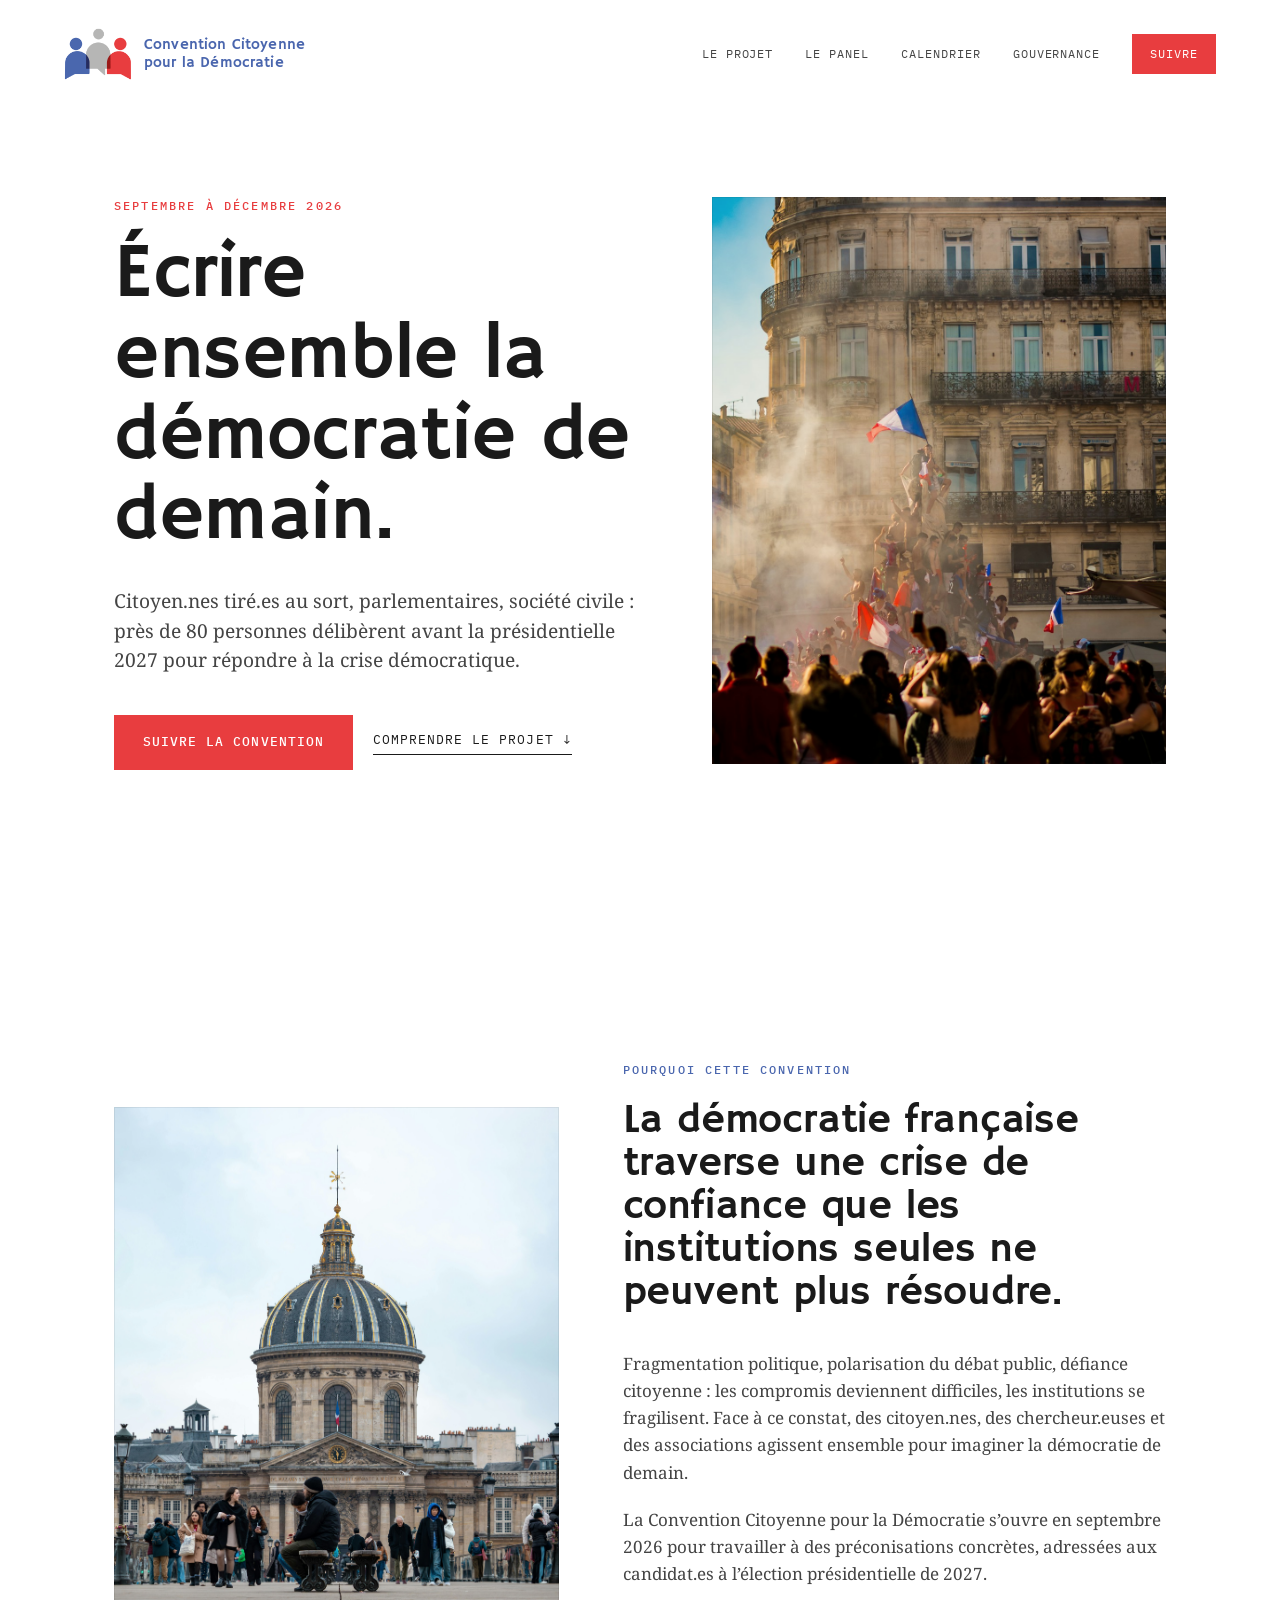
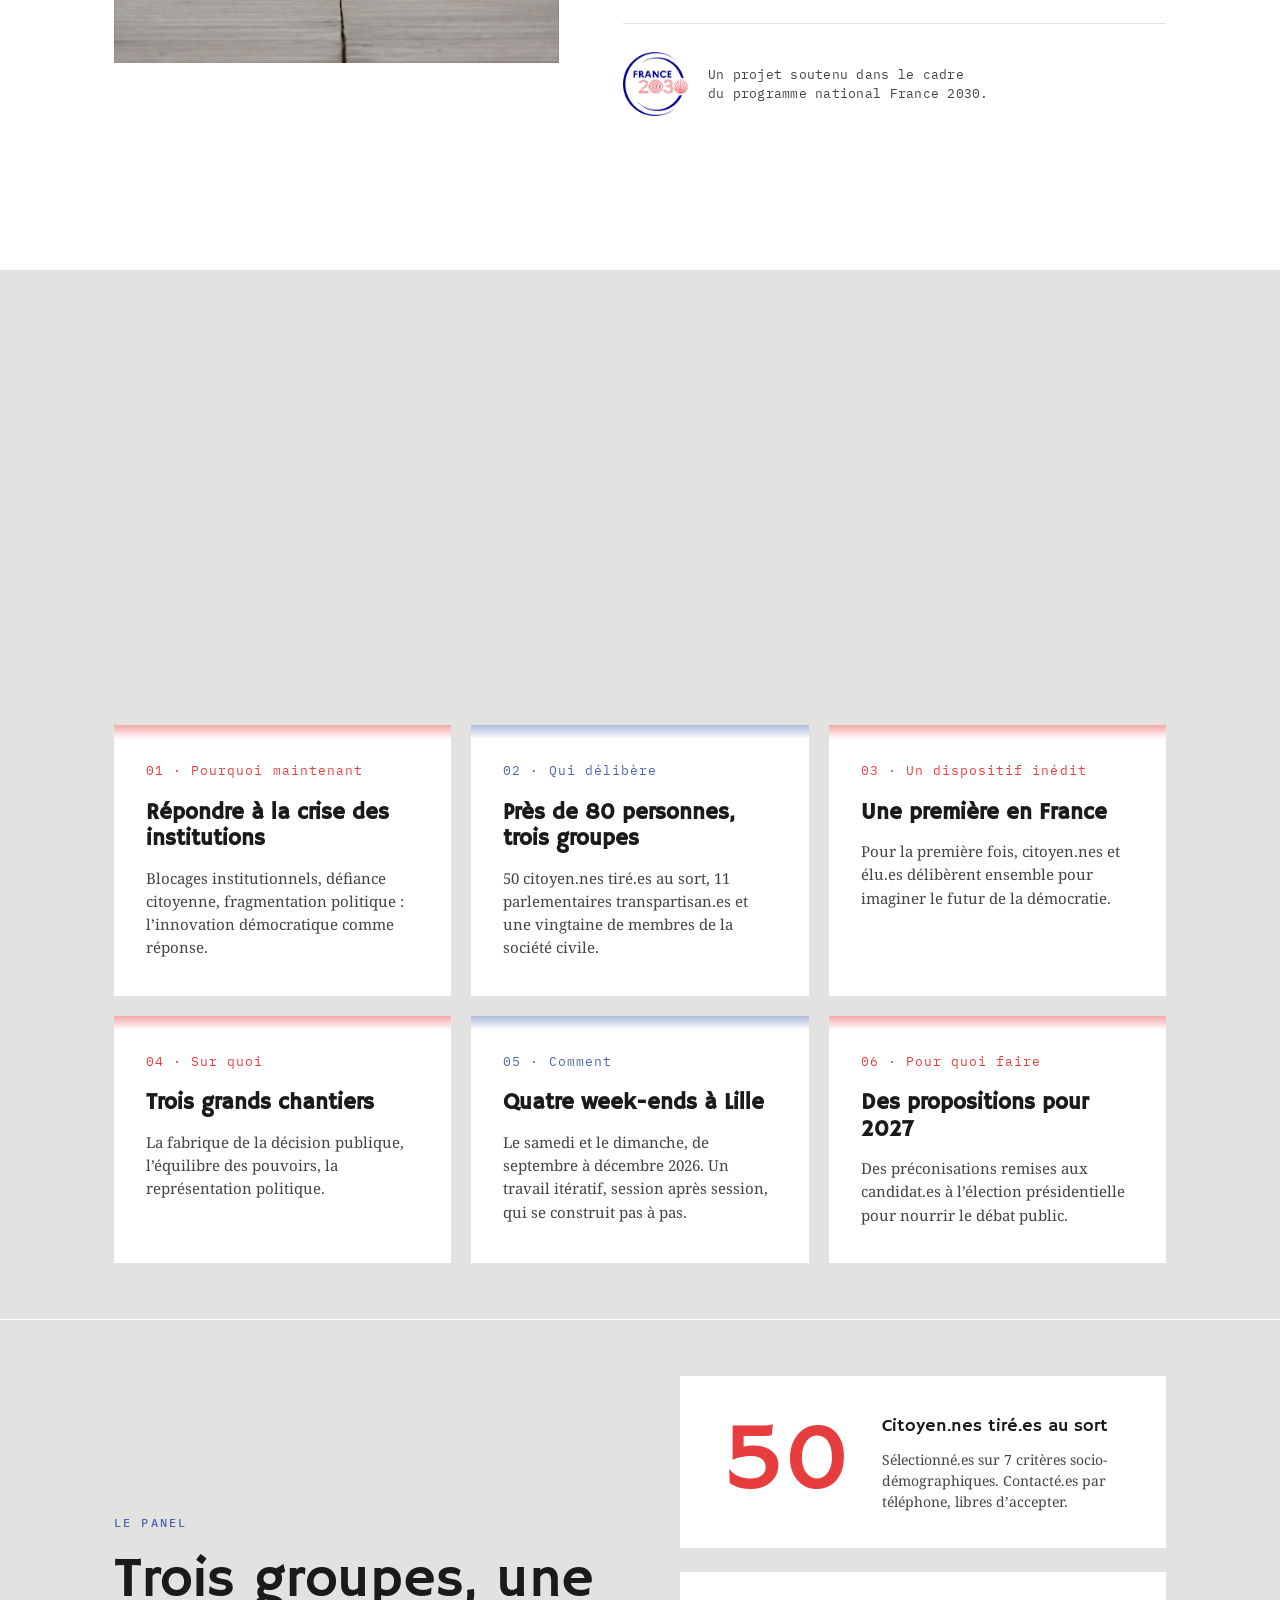
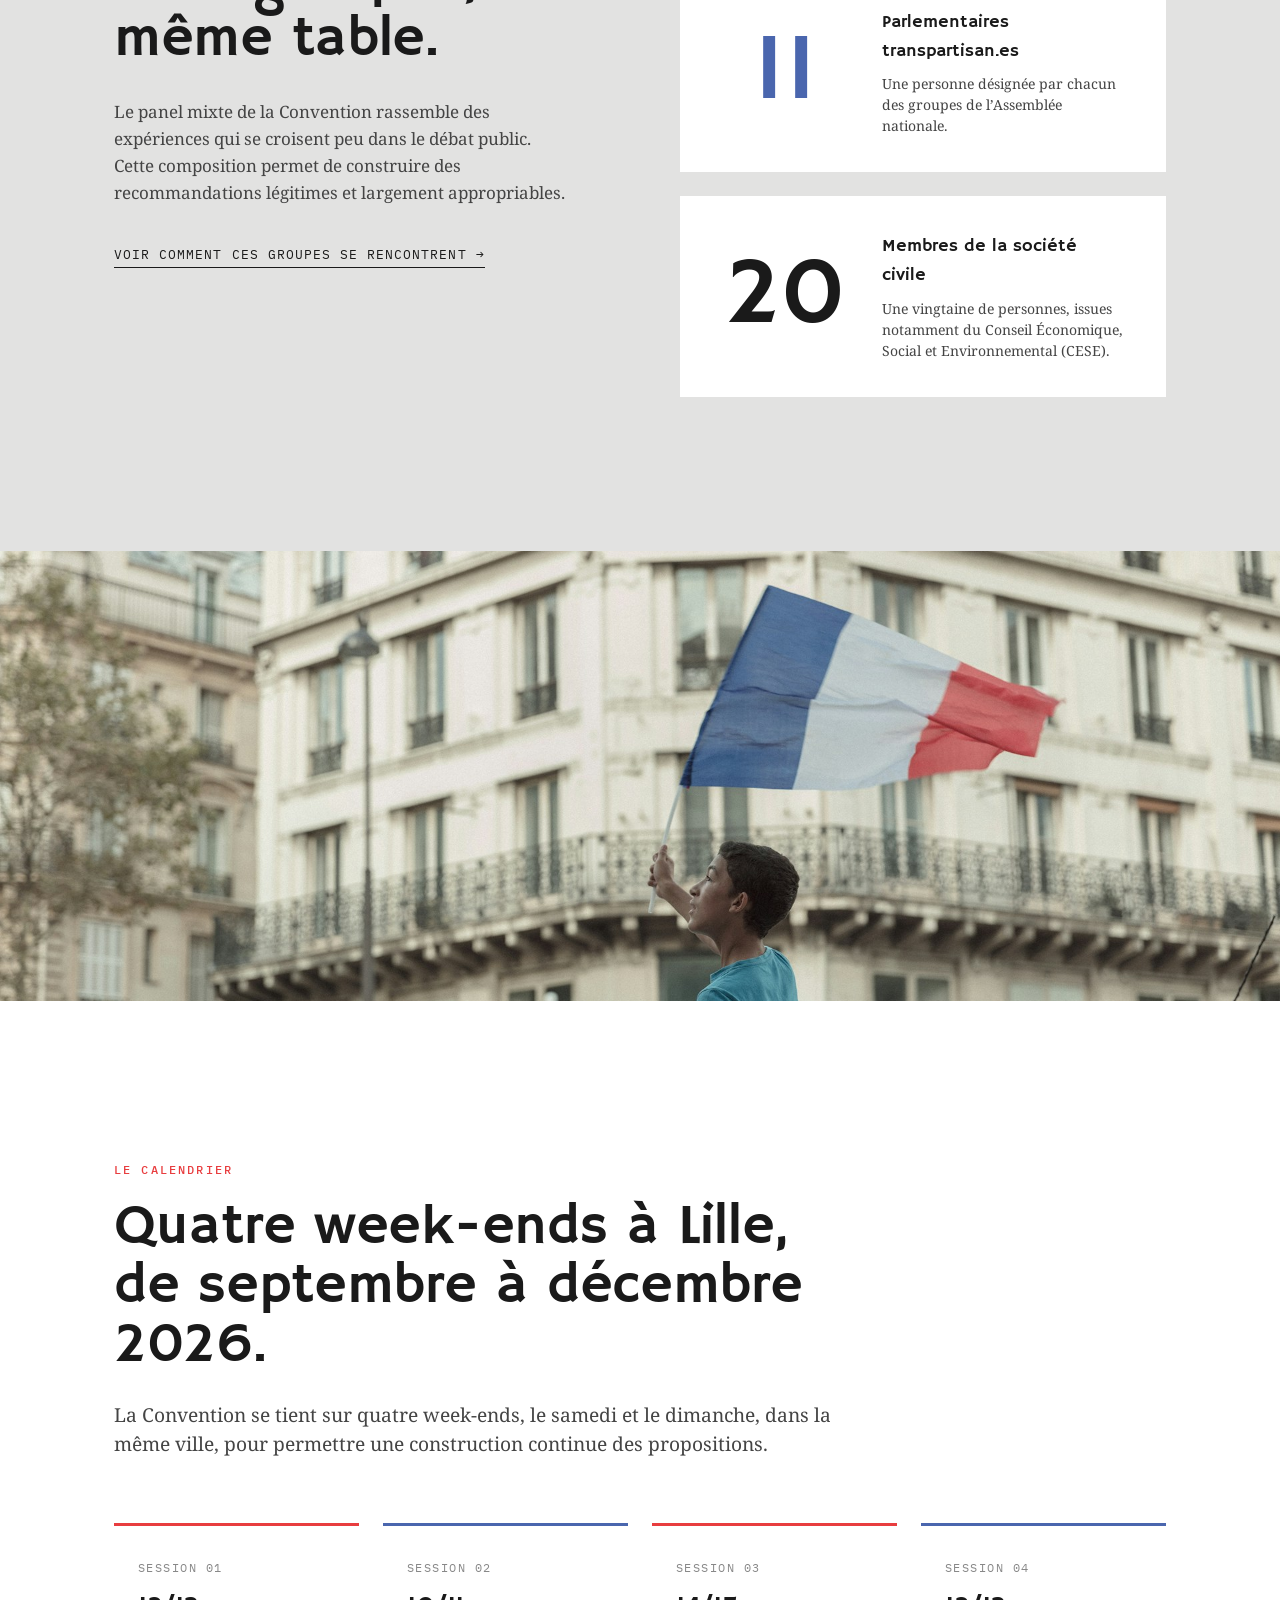
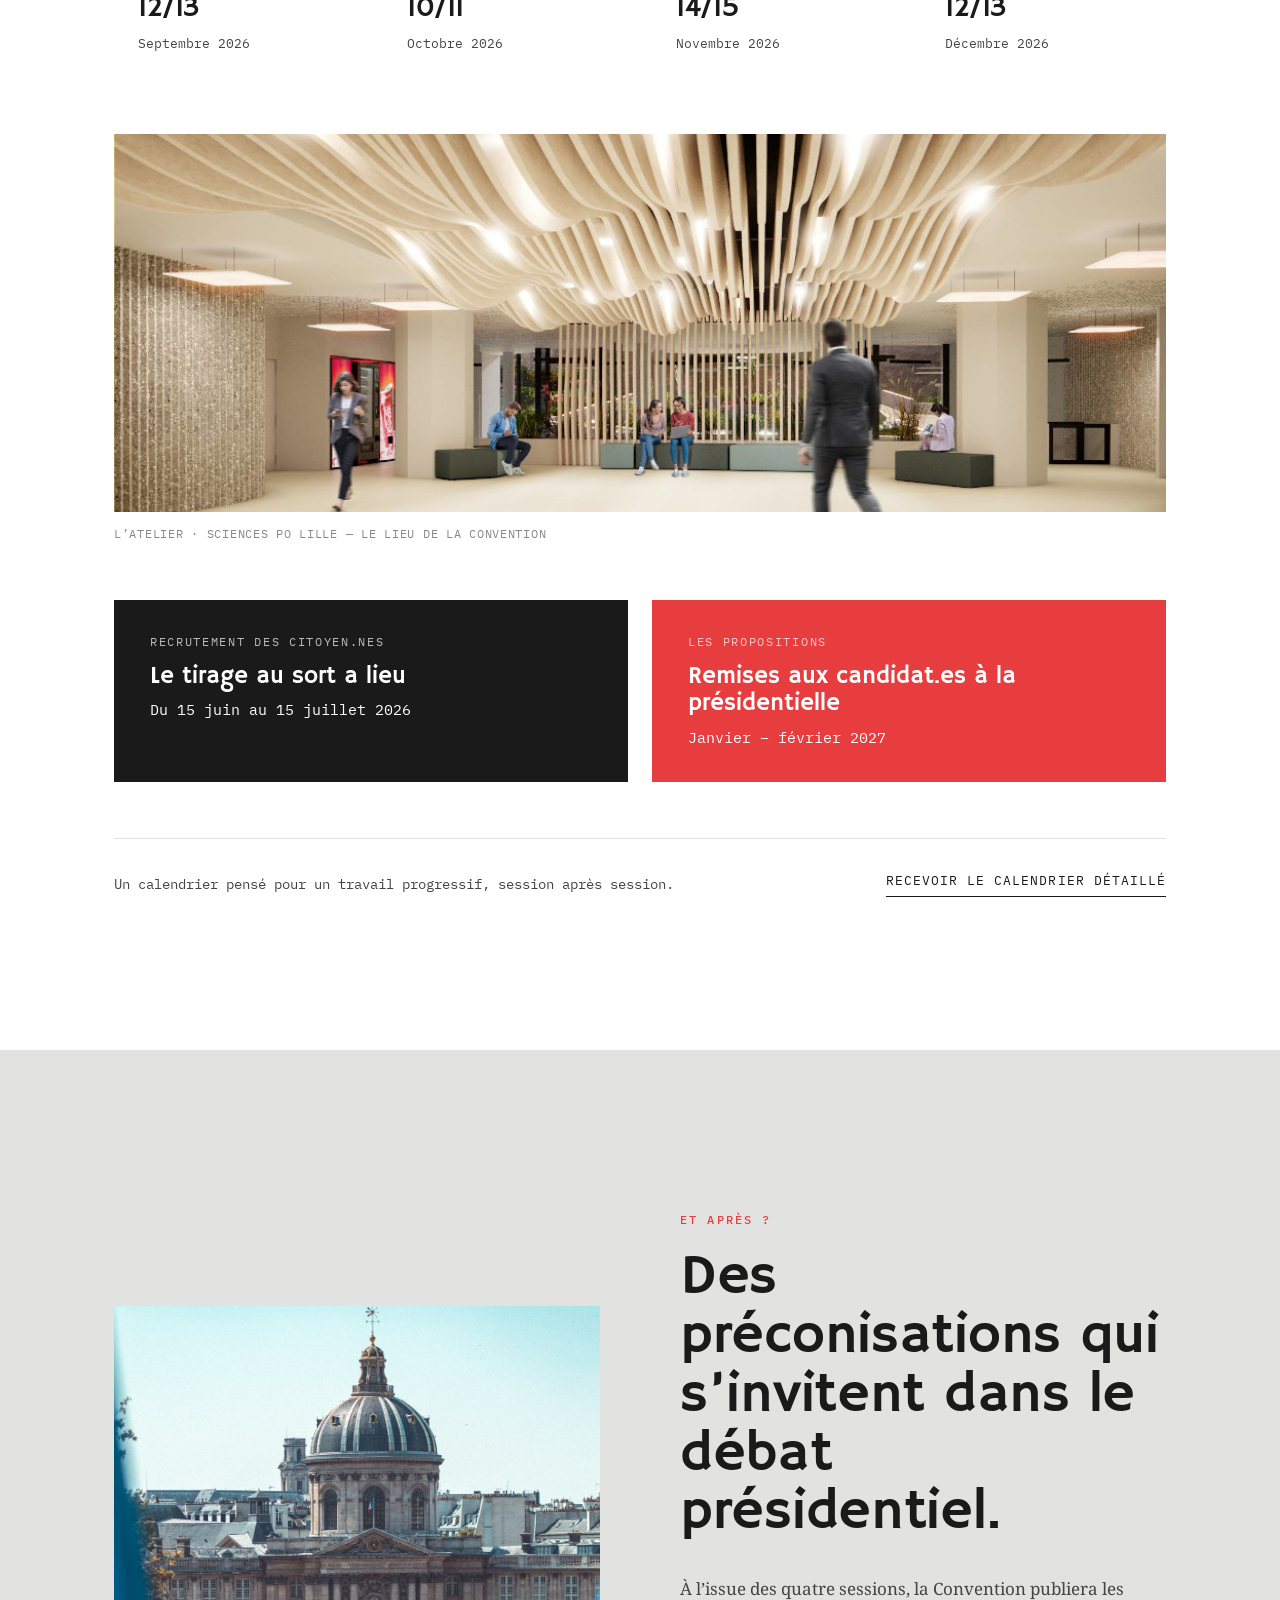
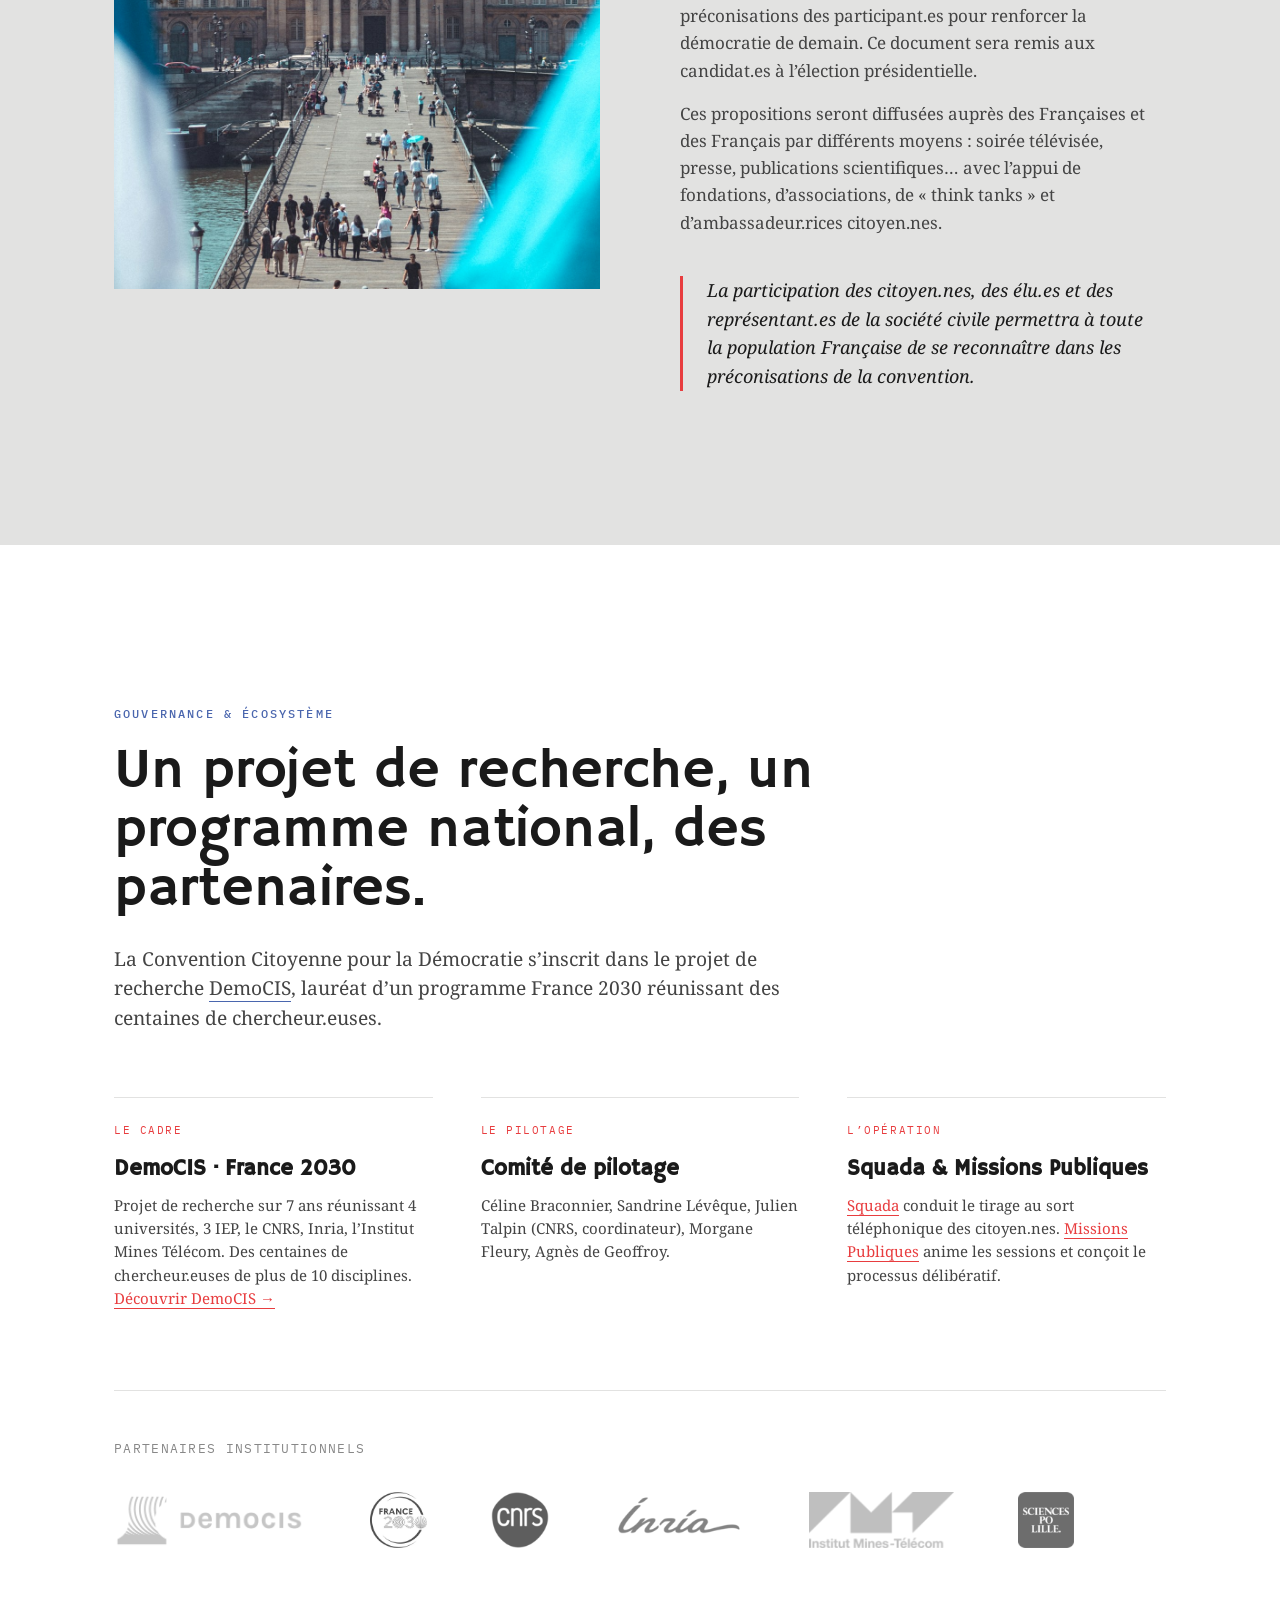
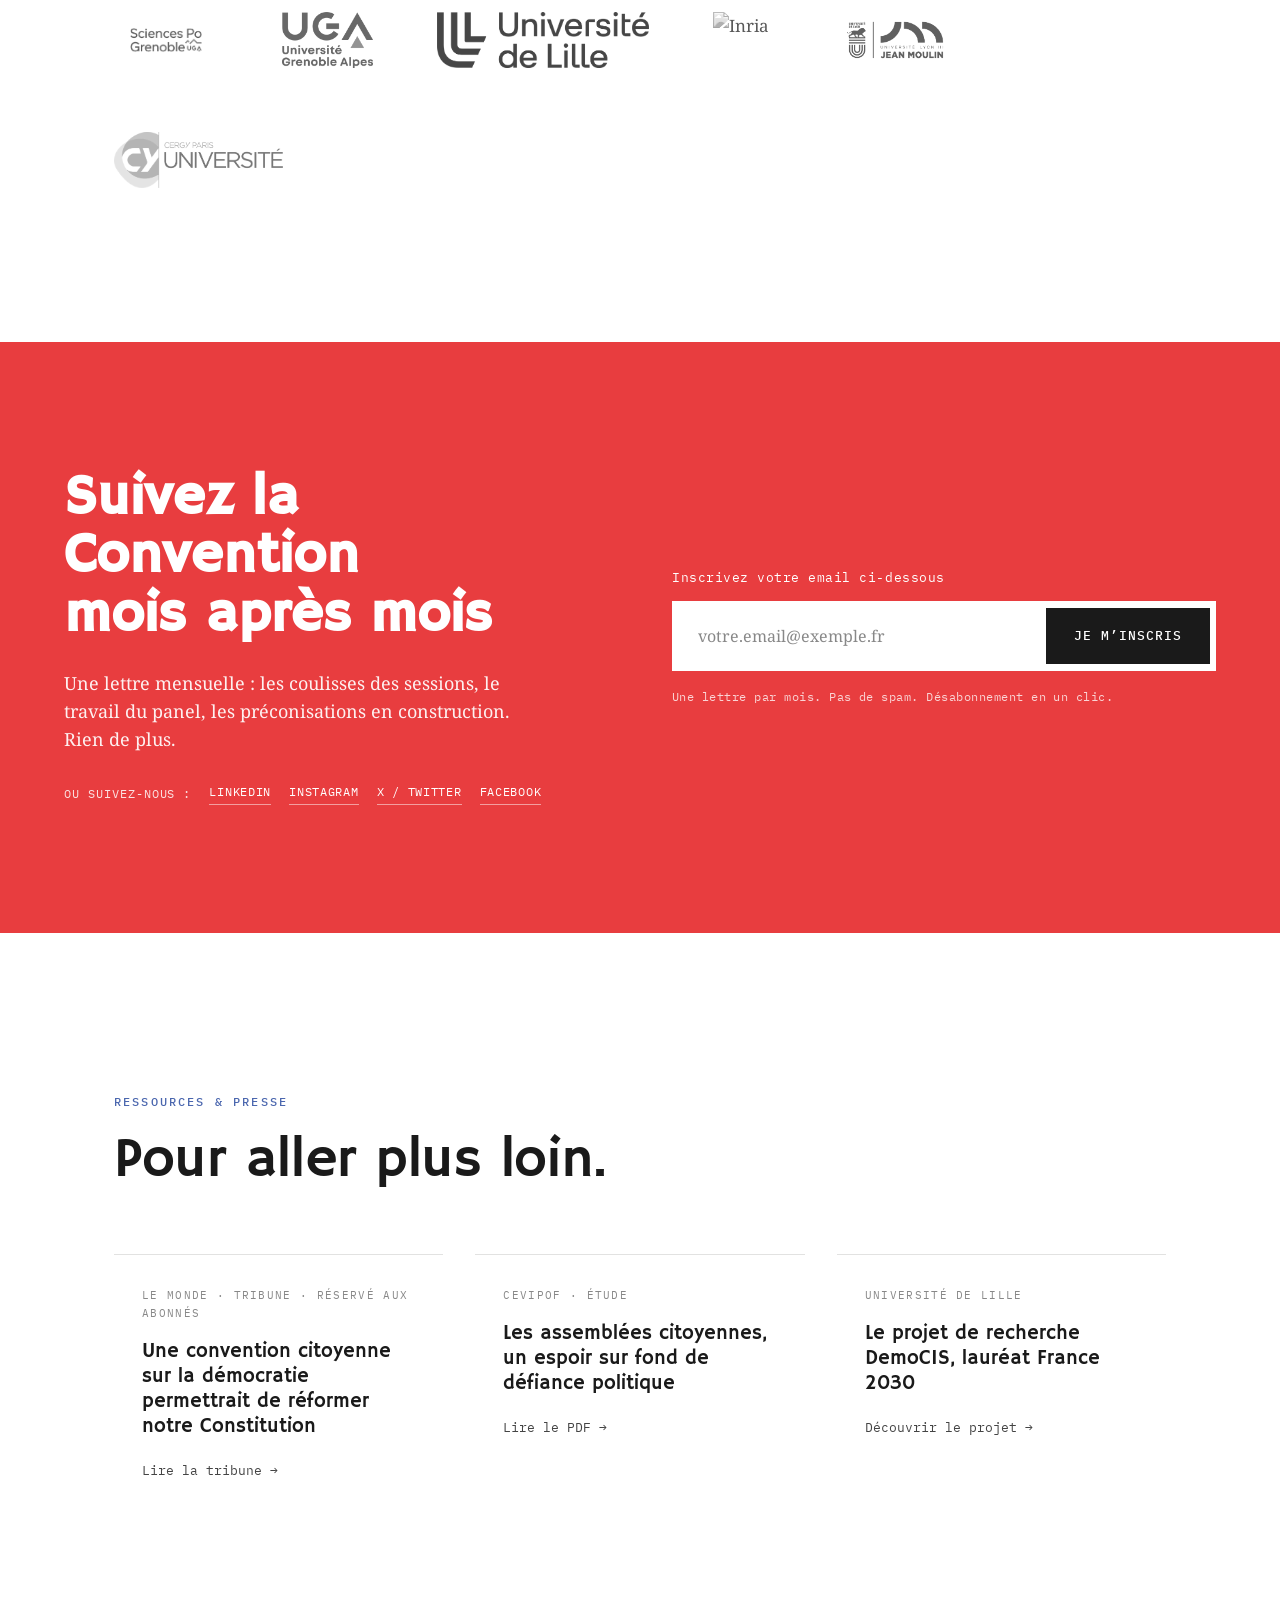
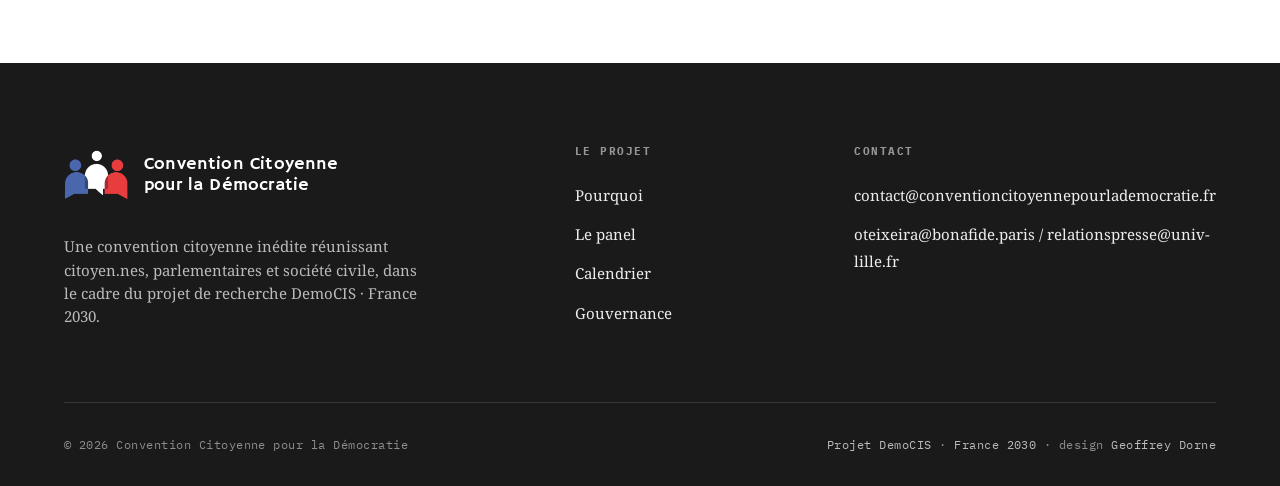
==== commit e8d89374: "democis : ajouter les partenaires instituionnels + adresse email" ====
--- a/roles/services/democis/files/index.html
+++ b/roles/services/democis/files/index.html
@@ -1328,6 +1328,12 @@
         <img src="./images/inria.png" alt="Inria">
         <img src="./images/imt.png" alt="Institut Mines-Télécom">
         <img src="./images/sciencespologo.png" alt="Sciences Po Lille">
+        <img src="./images/Logo_Sciences Po Grenoble.png" alt="Sciences Po Grenoble">
+        <img src="./images/Logo_Université_Grenoble_Alpes_2020.png" alt="France 2030">
+        <img src="./images/Logo_Université_Lille.png" alt="CNRS">
+        <img src="./images/SciencesPoStGermain_Logotype 2" alt="Inria">
+        <img src="./images/UDL-Lyon3_Vecto.png" alt="Institut Mines-Télécom">
+        <img src="./images/CergyParisUniversité_CMJN.png" alt="Sciences Po Lille">
       </div>
 
       <!-- <div class="gov-support">
@@ -1479,7 +1485,7 @@
       <h4>Contact</h4>
       <ul>
         <li><a href="mailto:contact@conventioncitoyennepourlademocratie.fr">contact@conventioncitoyennepourlademocratie.fr</a></li>
-        <li><a href="mailto:relationspresse@univ-lille.fr">relationspresse@univ-lille.fr</a></li>
+        <li><a href="mailto:relationspresse@univ-lille.fr">oteixeira@bonafide.paris / relationspresse@univ-lille.fr</a></li>
       </ul>
     </div>
   </div>
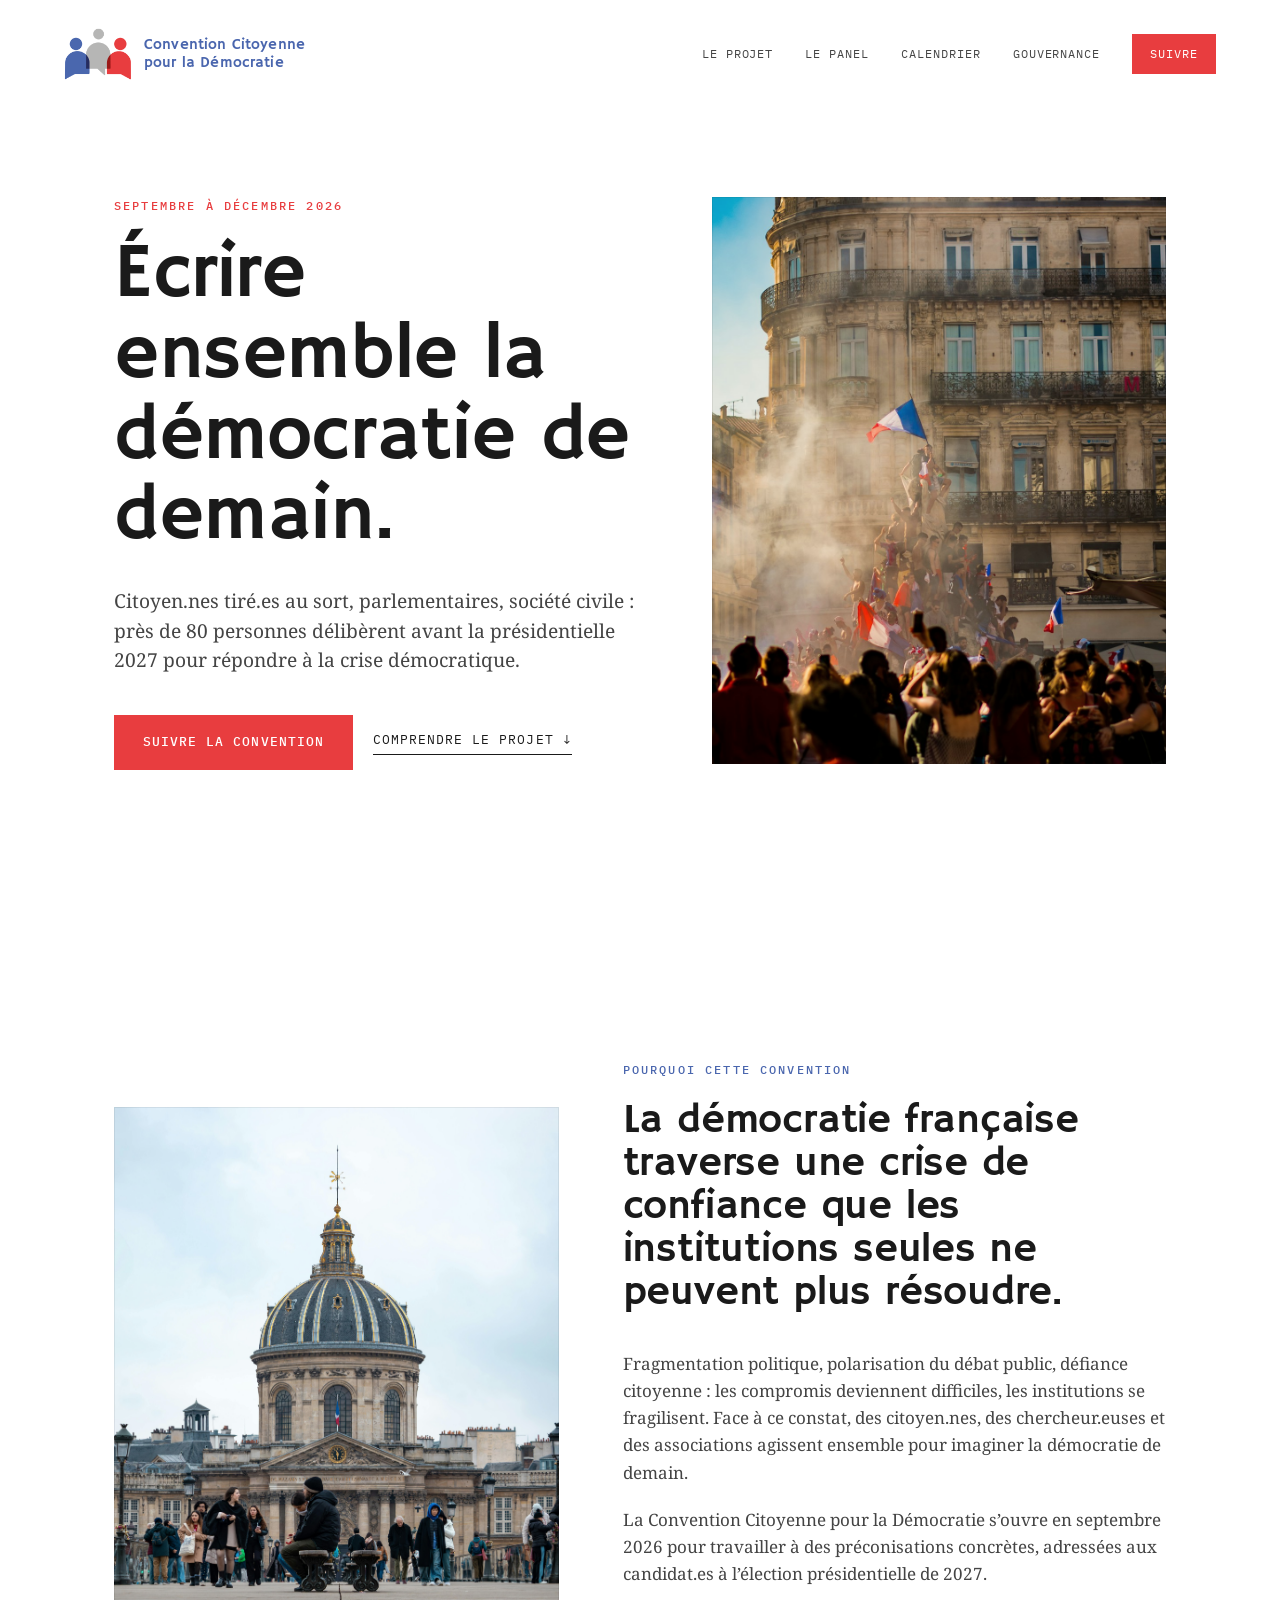
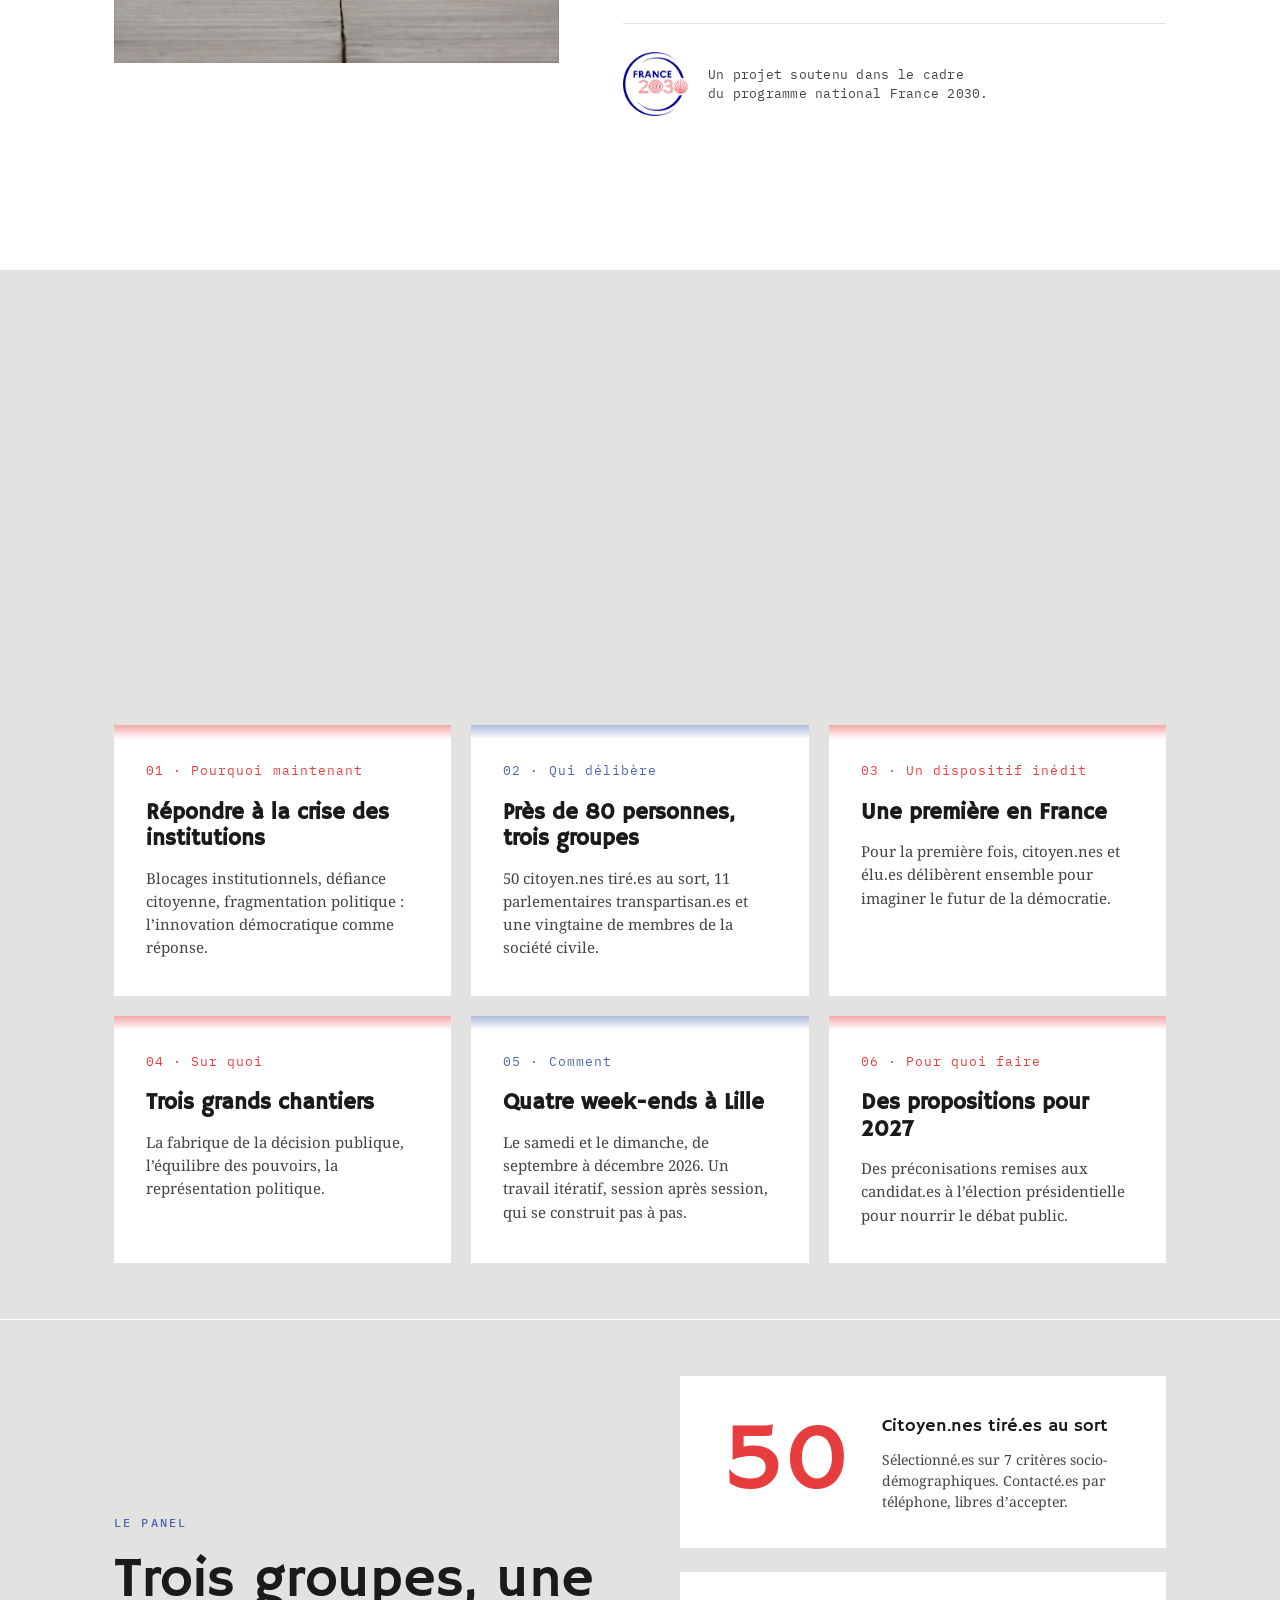
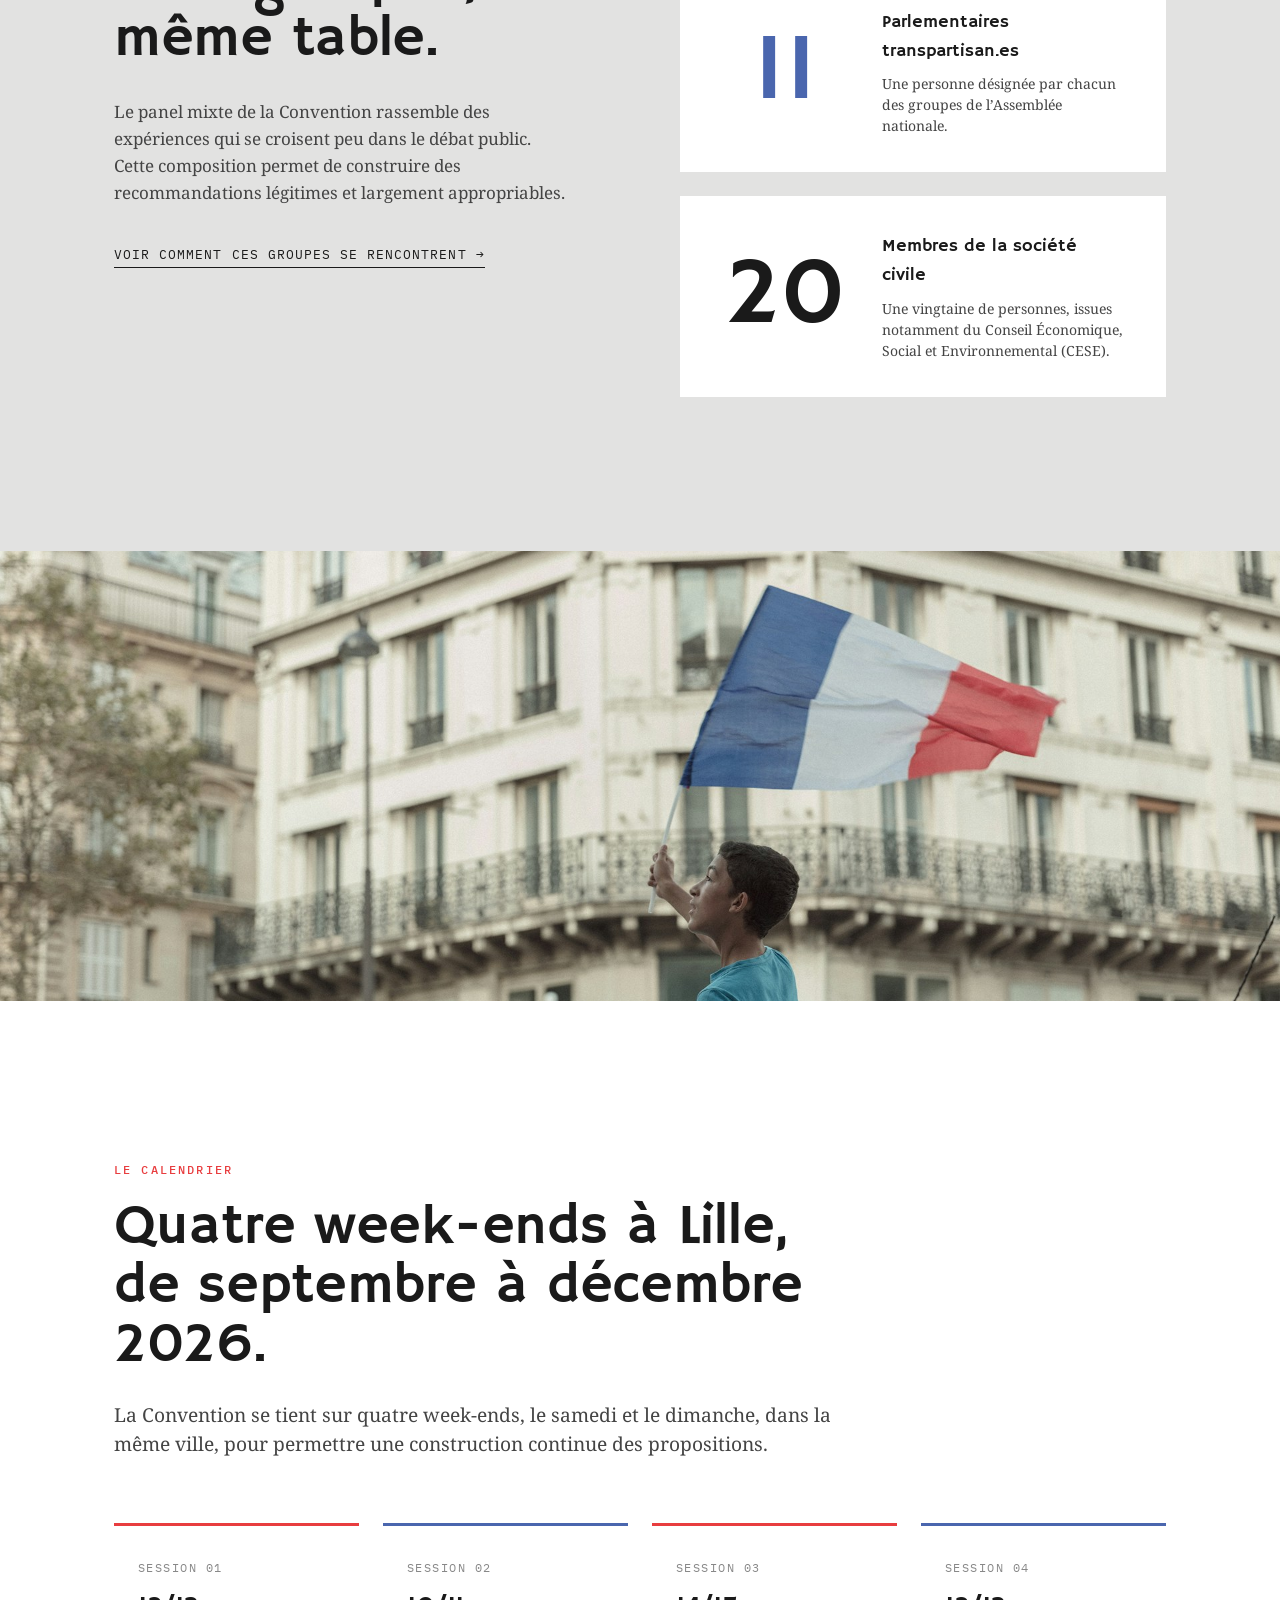
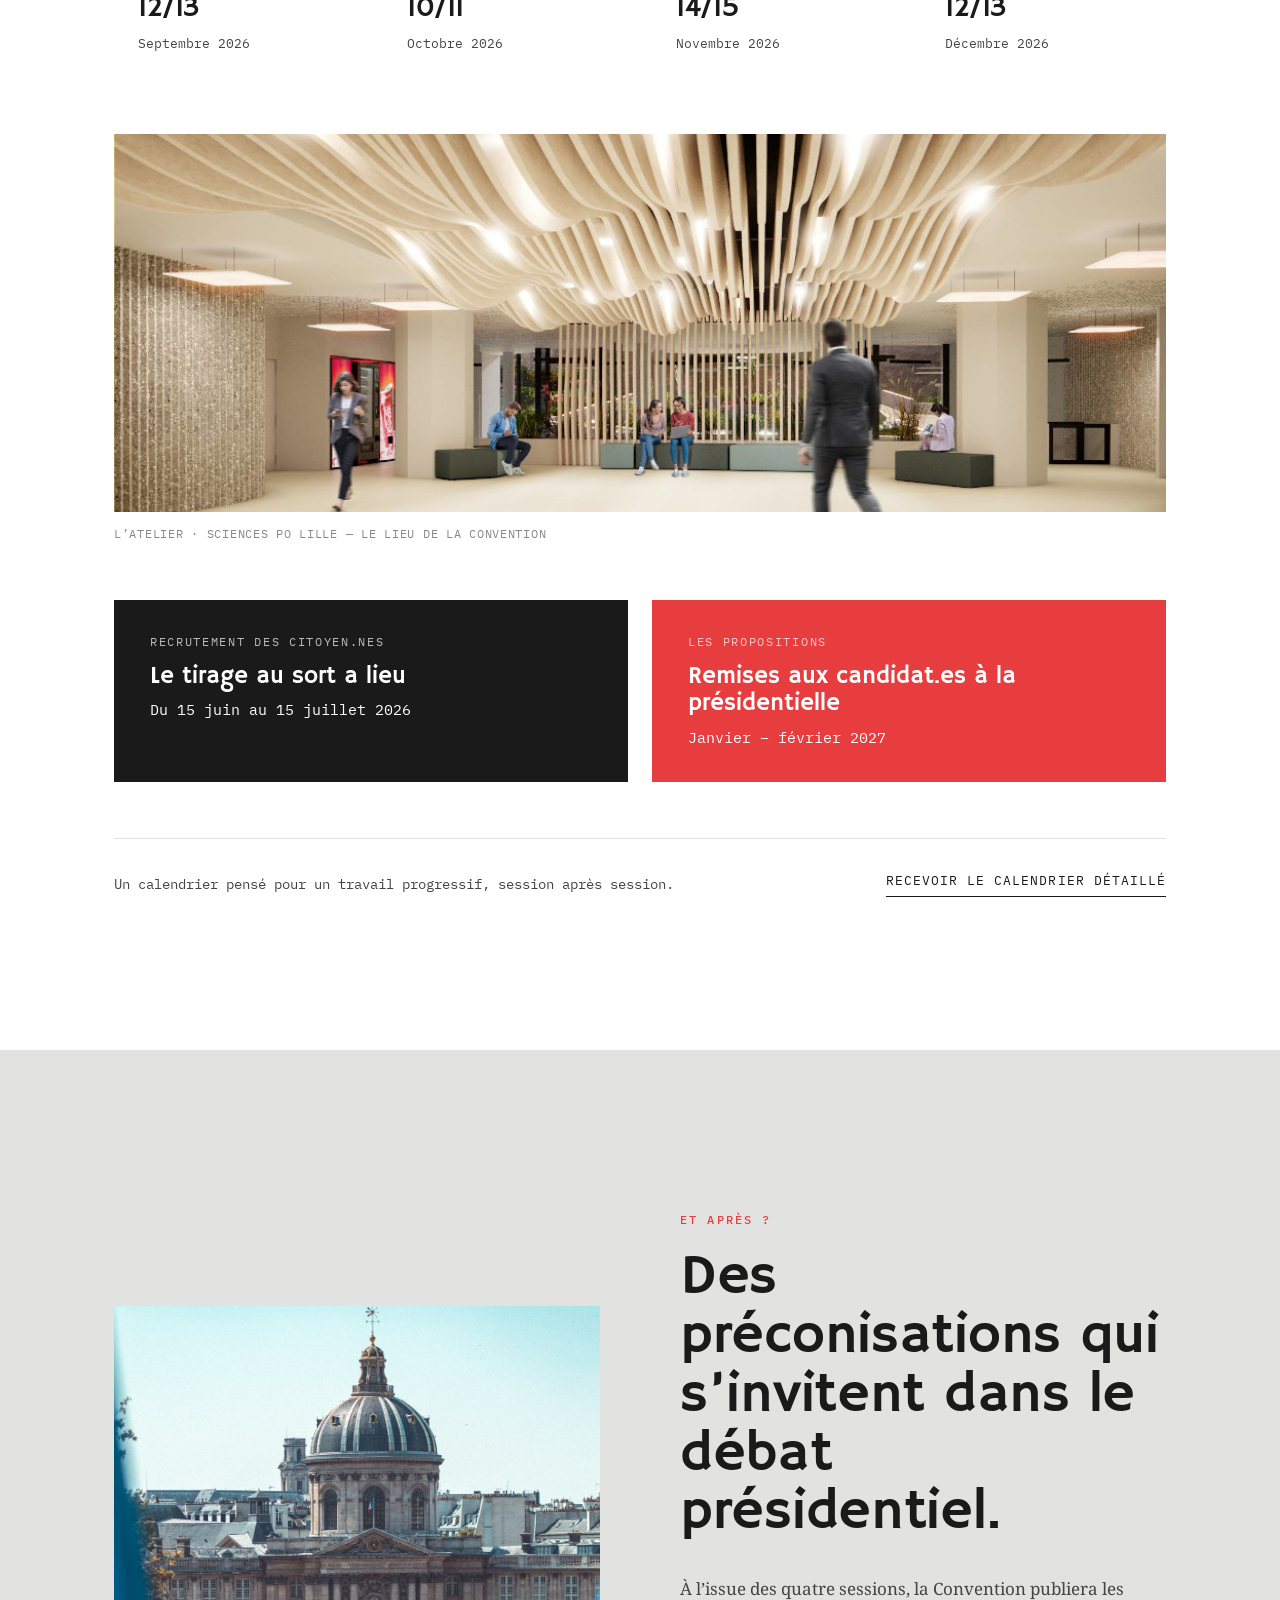
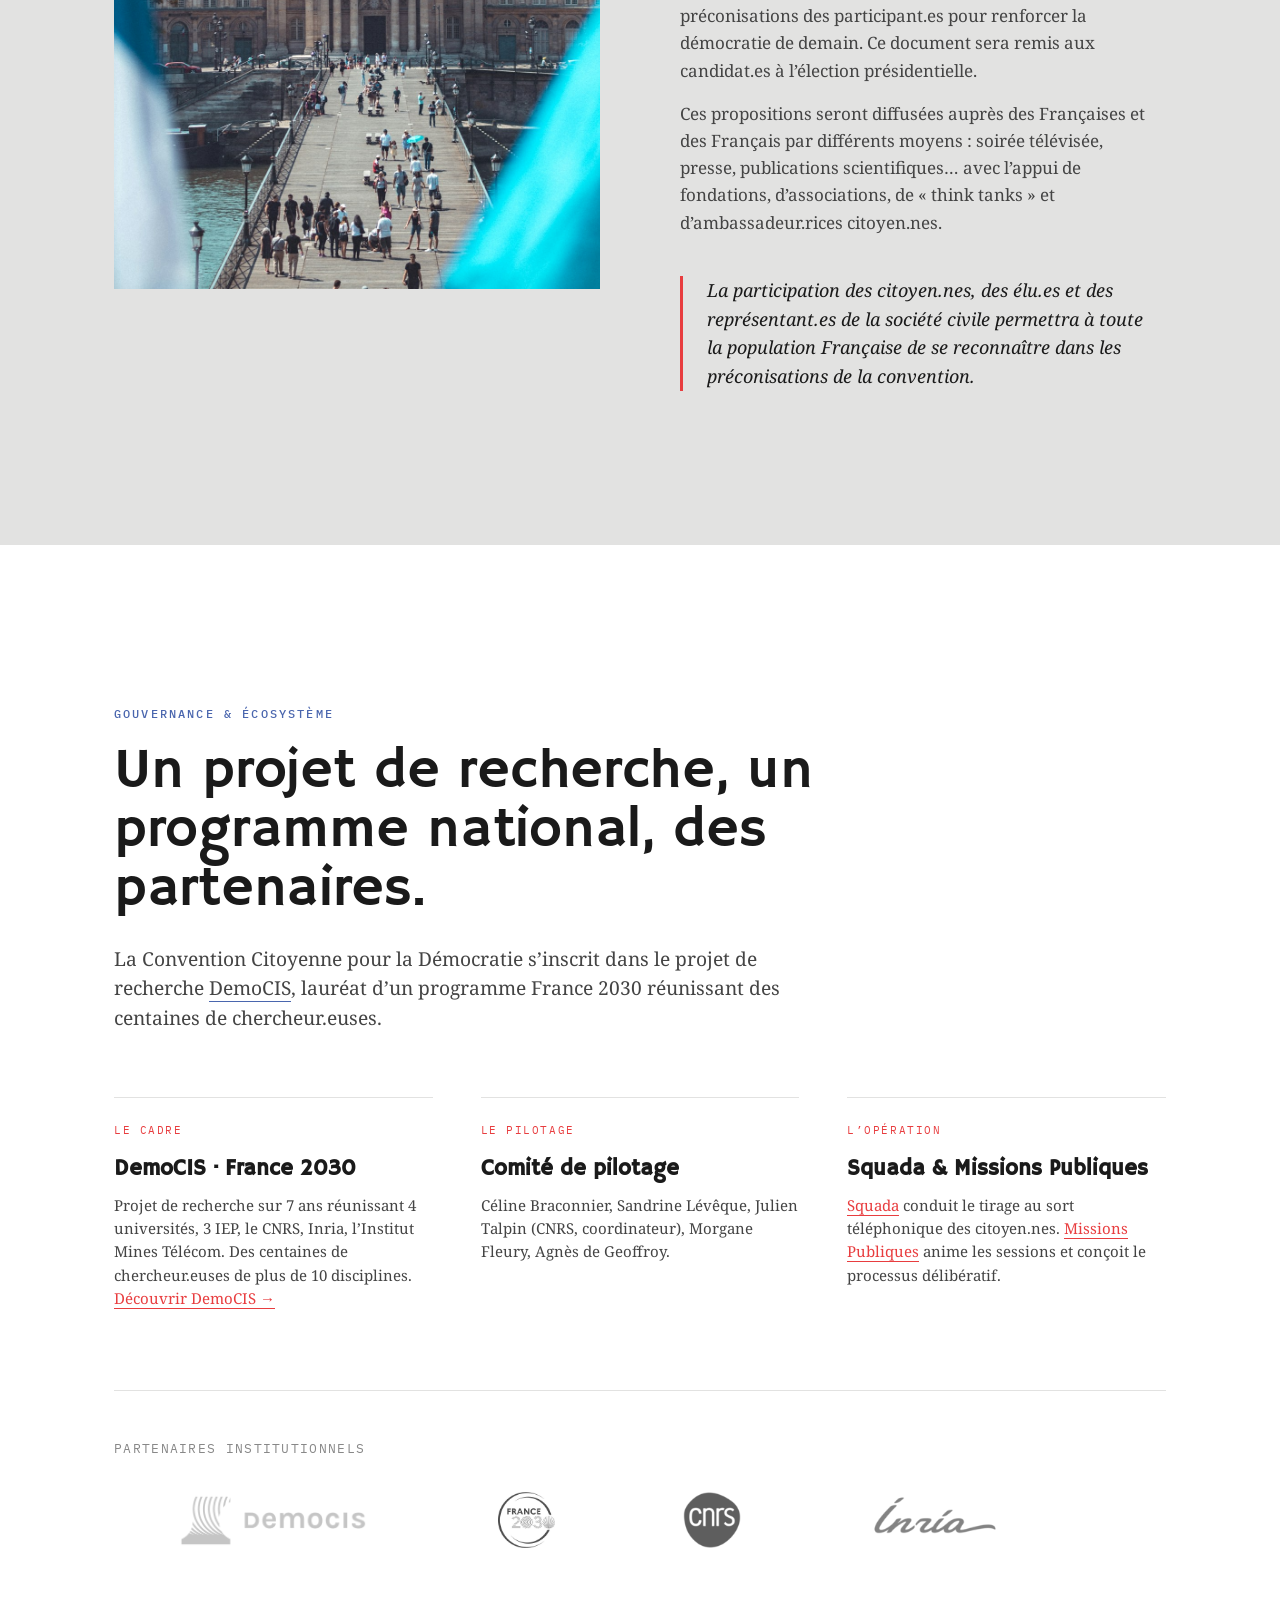
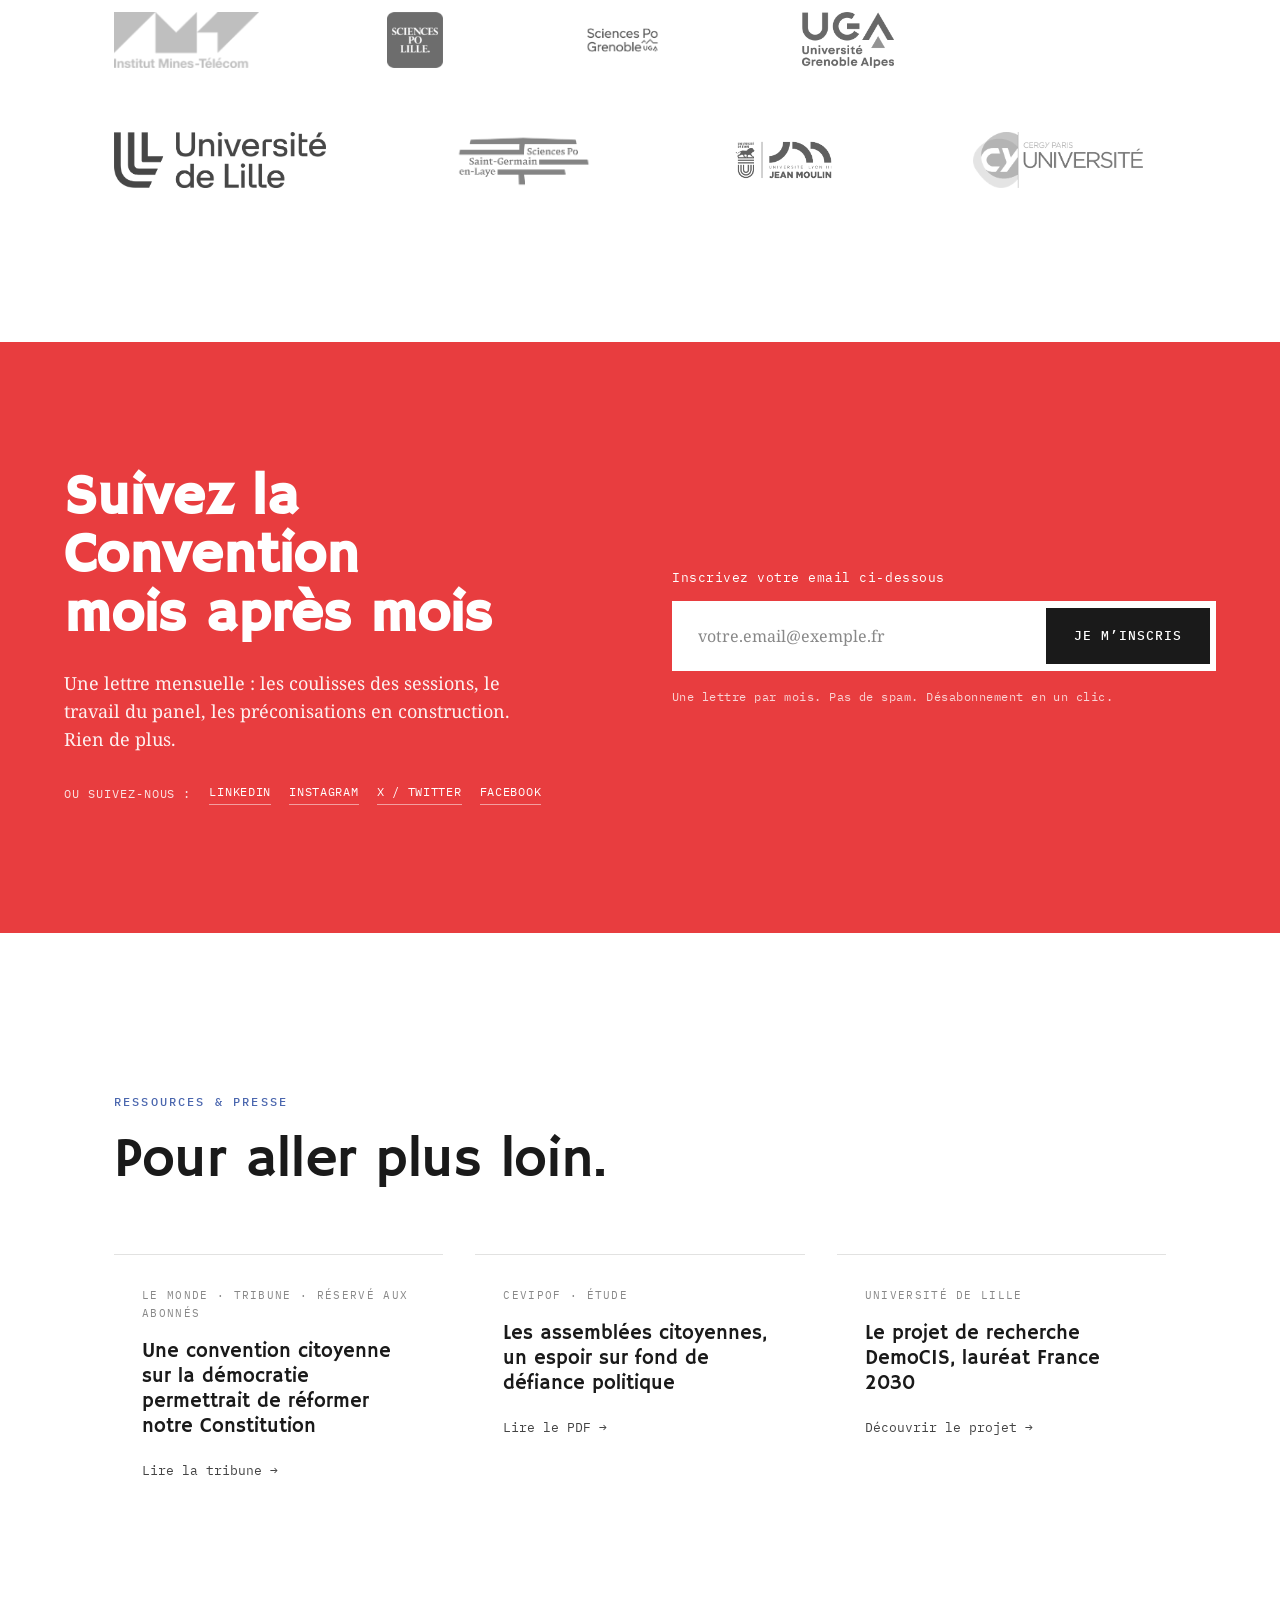
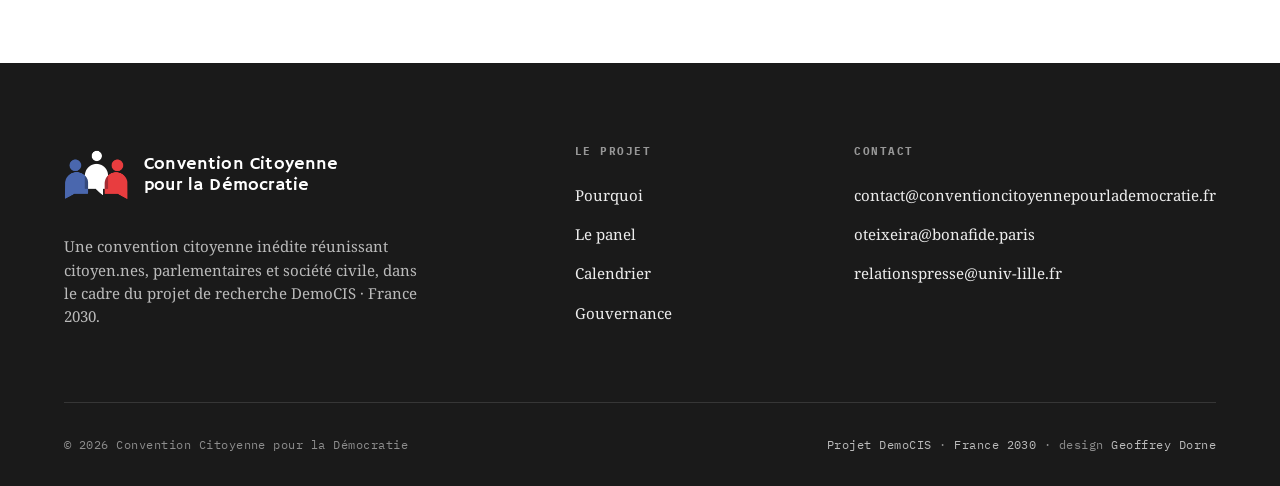
==== commit 216883ab: "democis : small fixes" ====
--- a/roles/services/democis/files/index.html
+++ b/roles/services/democis/files/index.html
@@ -1298,14 +1298,14 @@
     <div class="gov-header reveal">
       <span class="eyebrow bleu">Gouvernance &amp; écosystème</span>
       <h2 class="title section-title">Un projet de recherche, un programme national, des partenaires.</h2>
-      <p class="lead" style="margin-top: 24px;">La Convention Citoyenne pour la Démocratie s’inscrit dans le projet de recherche <a href="https://initiative-excellence.univ-lille.fr/democis" target="_blank" rel="noopener" style="border-bottom:1px solid var(--bleu);">DemoCIS</a>, lauréat d’un programme France 2030 réunissant des centaines de chercheur.euses.</p>
+      <p class="lead" style="margin-top: 24px;">La Convention Citoyenne pour la Démocratie s’inscrit dans le projet de recherche <a href="https://democis.fr/ " target="_blank" rel="noopener" style="border-bottom:1px solid var(--bleu);">DemoCIS</a>, lauréat d’un programme France 2030 réunissant des centaines de chercheur.euses.</p>
     </div>
 
     <div class="gov-cols reveal-stagger">
       <div class="gov-col">
         <div class="gov-col-label">Le cadre</div>
         <h3>DemoCIS · France 2030</h3>
-        <p>Projet de recherche sur 7 ans réunissant 4 universités, 3 IEP, le CNRS, Inria, l’Institut Mines Télécom. Des centaines de chercheur.euses de plus de 10 disciplines. <a href="https://initiative-excellence.univ-lille.fr/democis" target="_blank" rel="noopener" style="color:var(--rouge);border-bottom:1px solid var(--rouge);">Découvrir DemoCIS →</a></p>
+        <p>Projet de recherche sur 7 ans réunissant 4 universités, 3 IEP, le CNRS, Inria, l’Institut Mines Télécom. Des centaines de chercheur.euses de plus de 10 disciplines. <a href="https://democis.fr/ " target="_blank" rel="noopener" style="color:var(--rouge);border-bottom:1px solid var(--rouge);">Découvrir DemoCIS →</a></p>
       </div>
       <div class="gov-col">
         <div class="gov-col-label">Le pilotage</div>
@@ -1322,18 +1322,42 @@
     <div class="gov-partners reveal">
       <span class="gov-partners-label">Partenaires institutionnels</span>
       <div class="gov-logos">
-        <img src="./images/democis.png" alt="DemoCIS">
-        <img src="./images/france_2030.jpg" alt="France 2030">
-        <img src="./images/cnrs.png" alt="CNRS">
-        <img src="./images/inria.png" alt="Inria">
-        <img src="./images/imt.png" alt="Institut Mines-Télécom">
-        <img src="./images/sciencespologo.png" alt="Sciences Po Lille">
-        <img src="./images/Logo_Sciences Po Grenoble.png" alt="Sciences Po Grenoble">
-        <img src="./images/Logo_Université_Grenoble_Alpes_2020.png" alt="France 2030">
-        <img src="./images/Logo_Université_Lille.png" alt="CNRS">
-        <img src="./images/SciencesPoStGermain_Logotype 2" alt="Inria">
-        <img src="./images/UDL-Lyon3_Vecto.png" alt="Institut Mines-Télécom">
-        <img src="./images/CergyParisUniversité_CMJN.png" alt="Sciences Po Lille">
+        <a href="https://democis.fr/" target="_blank" rel="noopener noreferrer"></a>
+          <img src="./images/democis.png" alt="DemoCIS">
+        </a>
+        <a href="https://www.info.gouv.fr/grand-dossier/france-2030" target="_blank" rel="noopener noreferrer"></a>
+          <img src="./images/france_2030.jpg" alt="France 2030">
+        </a>
+        <a href="https://www.cnrs.fr/fr" target="_blank" rel="noopener noreferrer"></a>
+          <img src="./images/cnrs.png" alt="CNRS">
+        </a>
+        <a href="https://www.inria.fr/fr" target="_blank" rel="noopener noreferrer"></a>
+          <img src="./images/inria.png" alt="Inria">
+        </a>
+        <a href="https://www.imt.fr/" target="_blank" rel="noopener noreferrer"></a>
+          <img src="./images/imt.png" alt="Institut Mines-Télécom">
+        </a>
+        <a href="https://www.sciencespo-lille.eu/" target="_blank" rel="noopener noreferrer"></a>
+          <img src="./images/sciencespologo.png" alt="Sciences Po Lille">
+        </a>
+        <a href="https://www.sciencespo-grenoble.fr/" target="_blank" rel="noopener noreferrer"></a>
+          <img src="./images/Logo_Sciences Po Grenoble.png" alt="Sciences Po Grenoble">
+        </a>
+        <a href="https://www.univ-grenoble-alpes.fr/" target="_blank" rel="noopener noreferrer"></a>
+          <img src="./images/Logo_Université_Grenoble_Alpes_2020.png" alt="France 2030">
+        </a>
+        <a href="https://www.univ-lille.fr/" target="_blank" rel="noopener noreferrer"></a>
+          <img src="./images/Logo_Université_Lille.png" alt="CNRS">
+        </a>
+        <a href="https://www.sciencespo-saintgermainenlaye.fr/" target="_blank" rel="noopener noreferrer"></a>
+          <img src="./images/SciencesPoStGermain_Logotype 2.png" alt="SciencePoStGermain">
+        </a>
+        <a href="https://www.univ-lyon3.fr/" target="_blank" rel="noopener noreferrer"></a>
+          <img src="./images/UDL-Lyon3_Vecto.png" alt="Institut Mines-Télécom">
+        </a>
+        <a href="https://www.cyu.fr/" target="_blank" rel="noopener noreferrer"></a>
+          <img src="./images/CergyParisUniversité_CMJN.png" alt="Sciences Po Lille">
+        </a>
       </div>
 
       <!-- <div class="gov-support">
@@ -1453,7 +1477,7 @@
         <div class="resource-title">Les assemblées citoyennes, un espoir sur fond de défiance politique</div>
         <span class="resource-arrow">Lire le PDF →</span>
       </a>
-      <a class="resource" href="https://initiative-excellence.univ-lille.fr/democis" target="_blank" rel="noopener">
+      <a class="resource" href="https://democis.fr/ " target="_blank" rel="noopener">
         <div class="resource-source">Université de Lille</div>
         <div class="resource-title">Le projet de recherche DemoCIS, lauréat France 2030</div>
         <span class="resource-arrow">Découvrir le projet →</span>
@@ -1485,14 +1509,15 @@
       <h4>Contact</h4>
       <ul>
         <li><a href="mailto:contact@conventioncitoyennepourlademocratie.fr">contact@conventioncitoyennepourlademocratie.fr</a></li>
-        <li><a href="mailto:relationspresse@univ-lille.fr">oteixeira@bonafide.paris / relationspresse@univ-lille.fr</a></li>
+        <li><a href="mailto:oteixeira@bonafide.paris">oteixeira@bonafide.paris</a></li>
+        <li><a href="mailto:relationspresse@univ-lille.fr">relationspresse@univ-lille.fr</a></li>
       </ul>
     </div>
   </div>
   <div class="footer-bottom">
     <span>© 2026 Convention Citoyenne pour la Démocratie</span>
     <span>
-      <a href="https://initiative-excellence.univ-lille.fr/democis" target="_blank" rel="noopener">Projet DemoCIS</a>
+      <a href="https://democis.fr/ " target="_blank" rel="noopener">Projet DemoCIS</a>
       ·
       <a href="https://www.info.gouv.fr/france-2030" target="_blank" rel="noopener">France 2030</a>
       ·
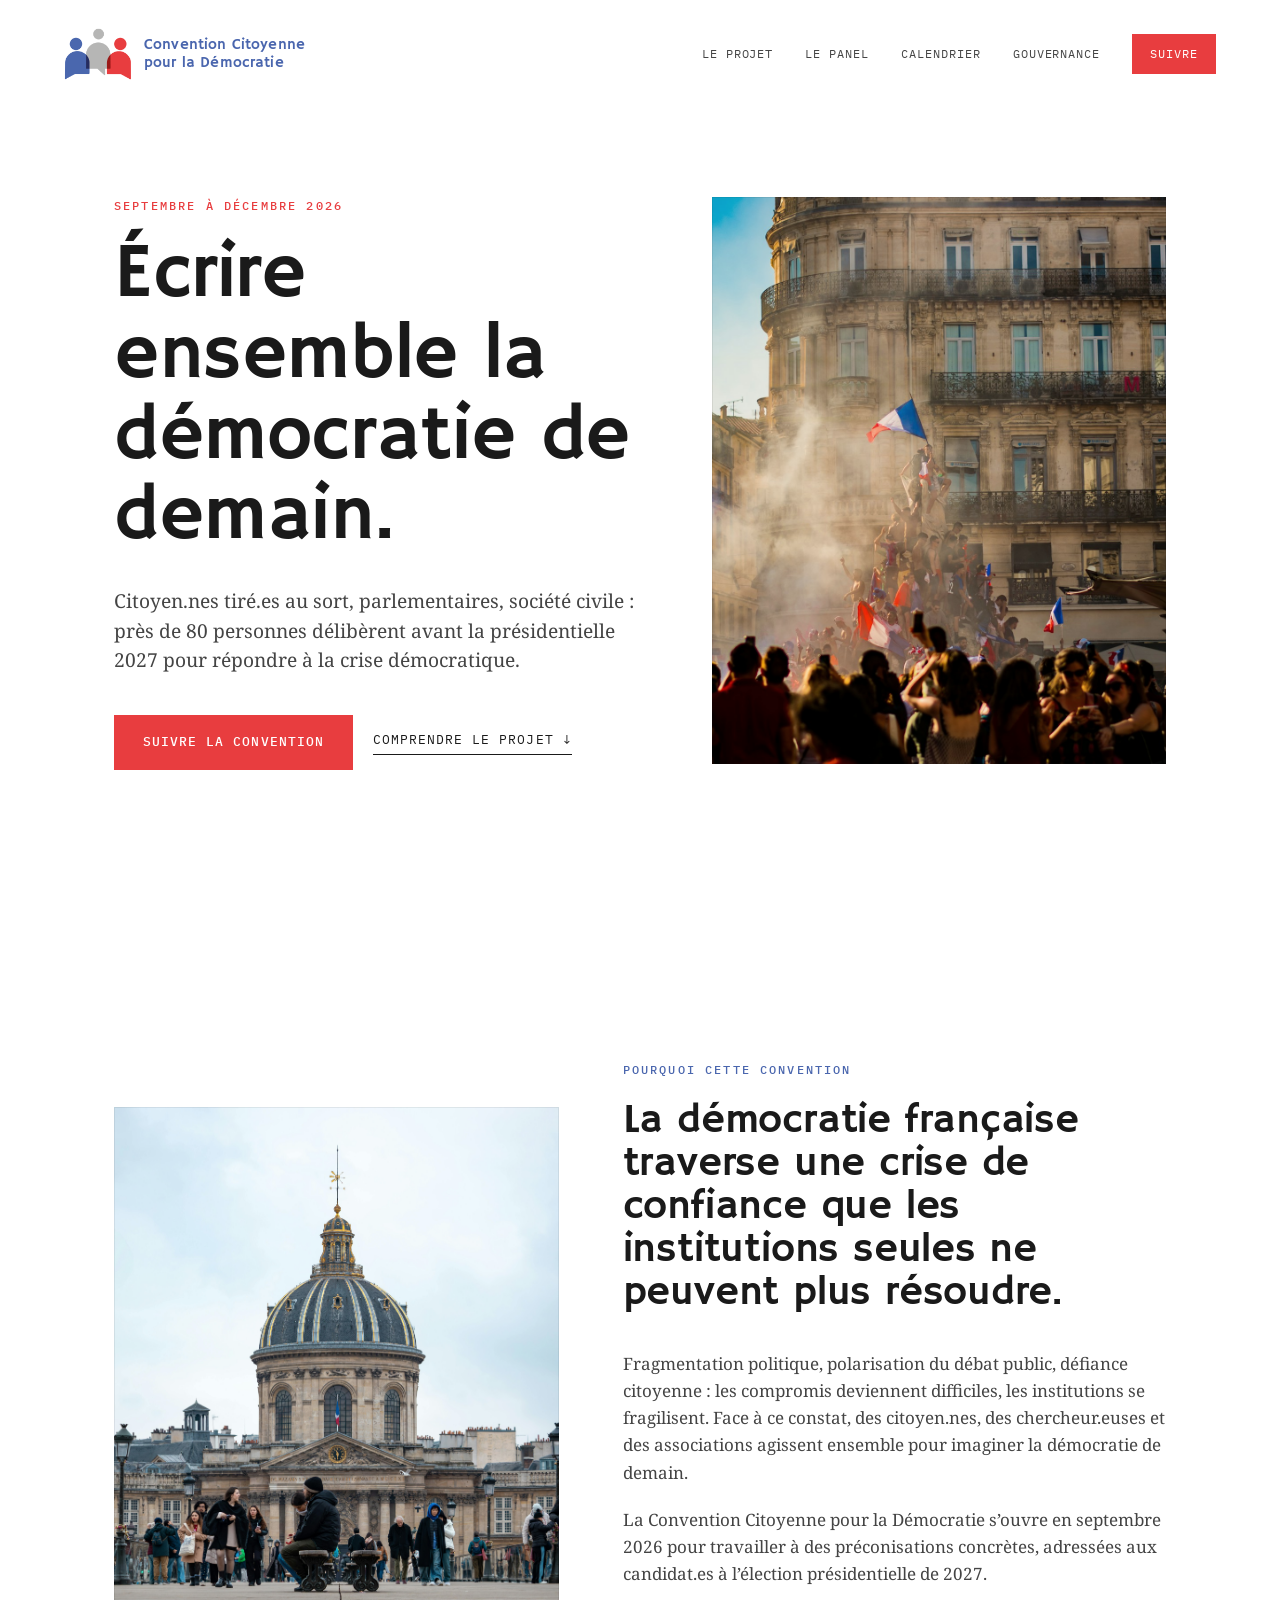
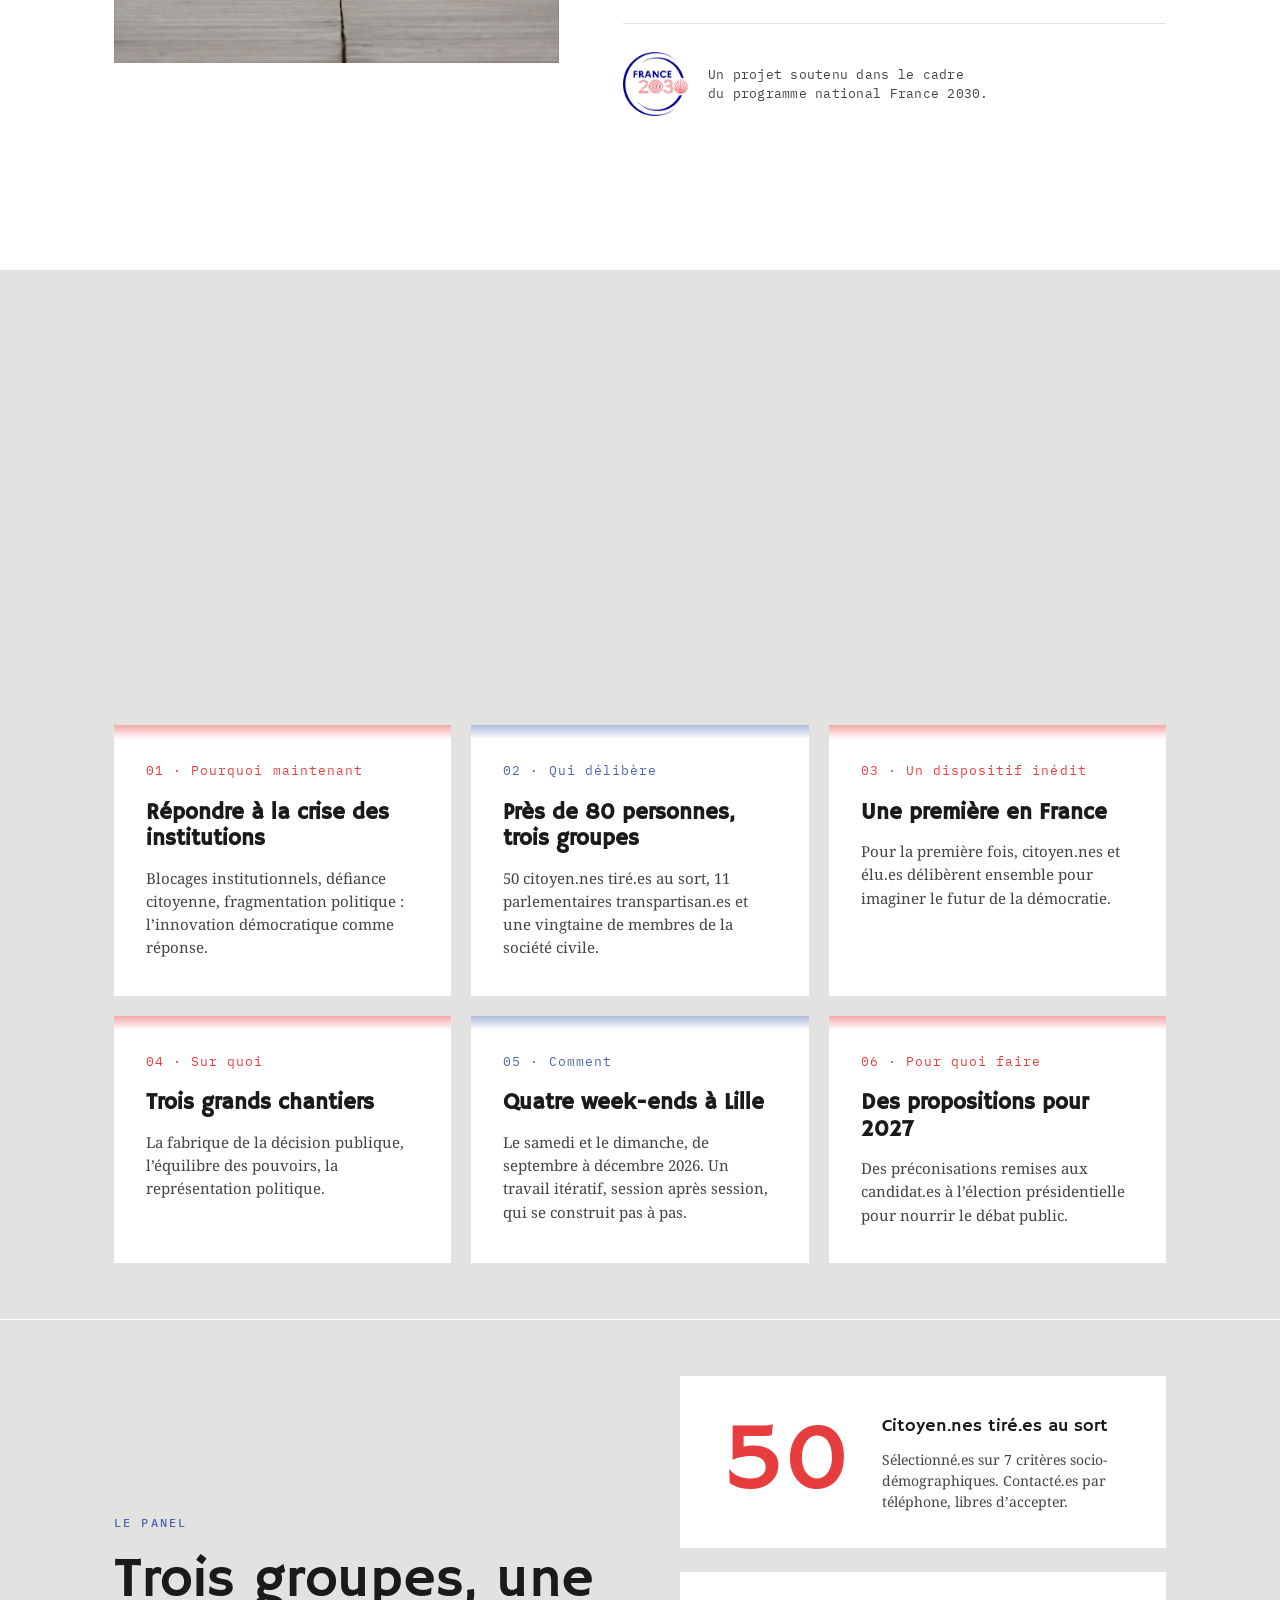
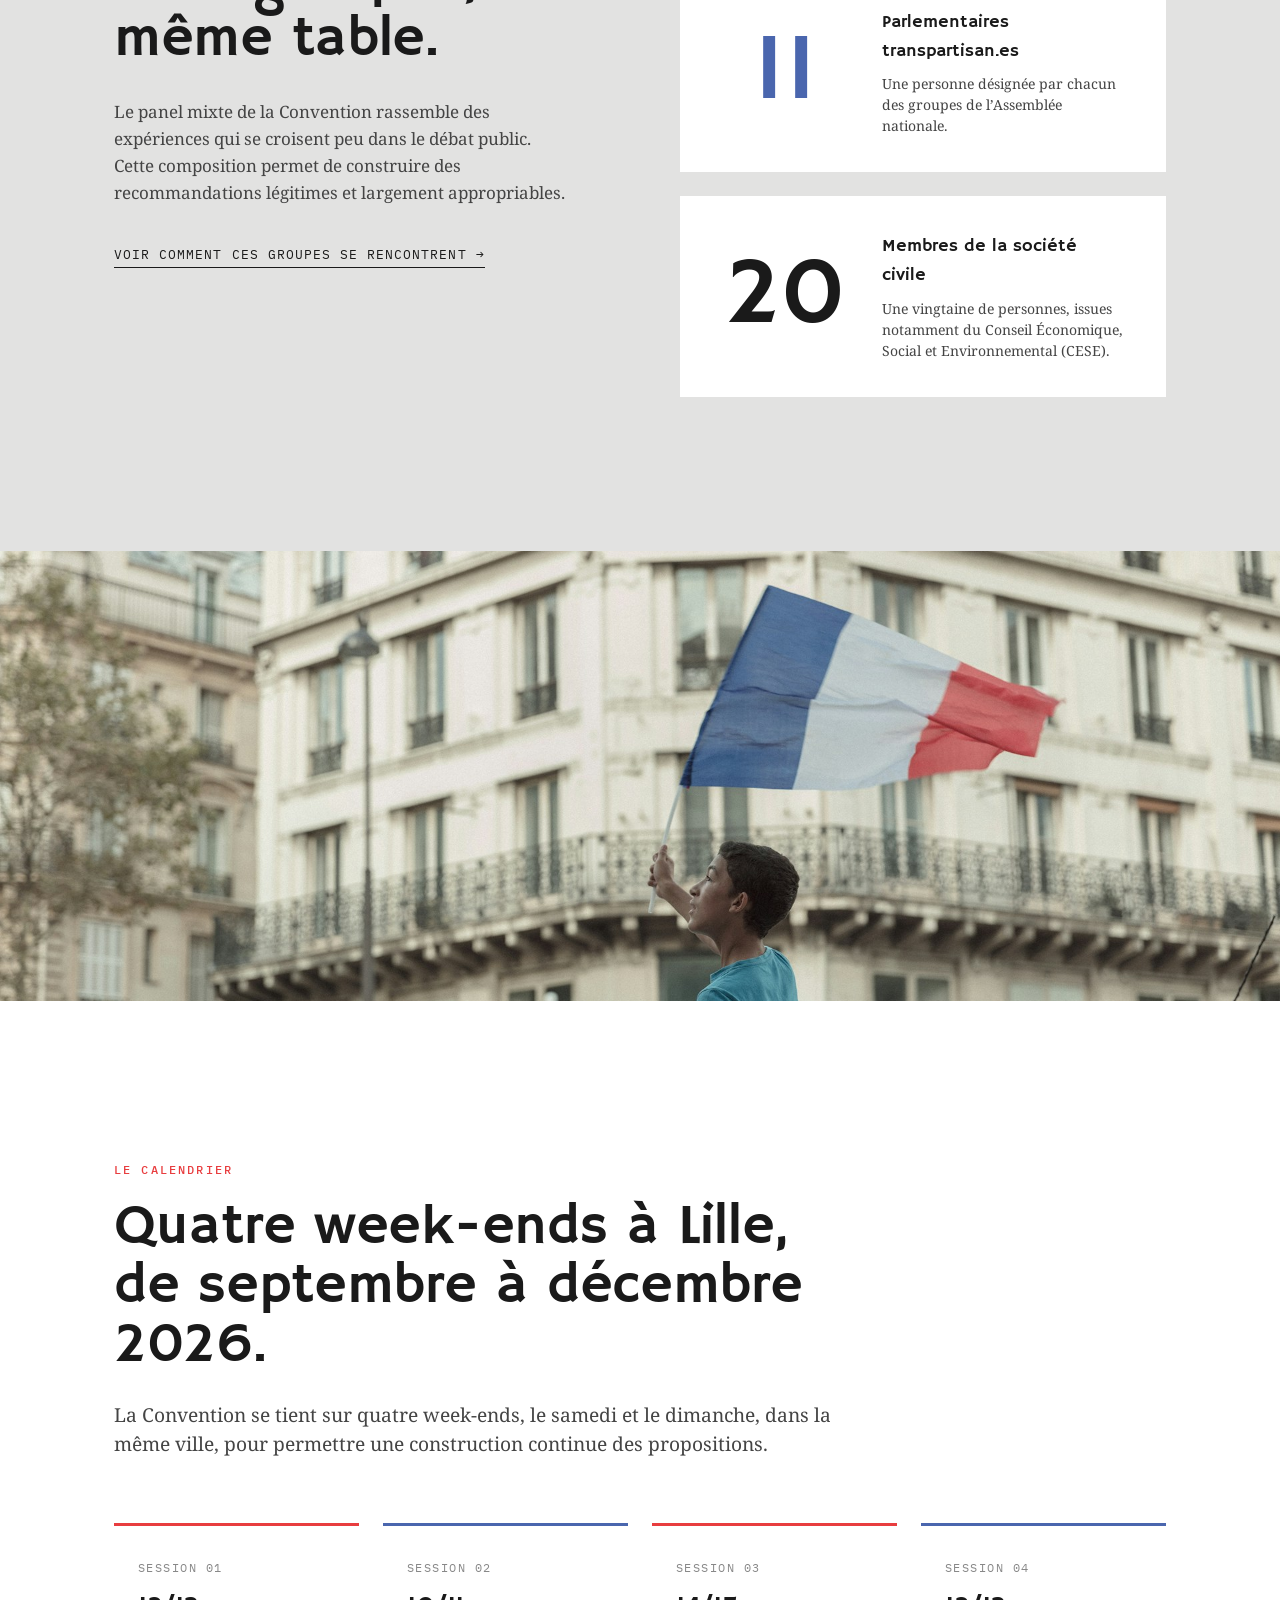
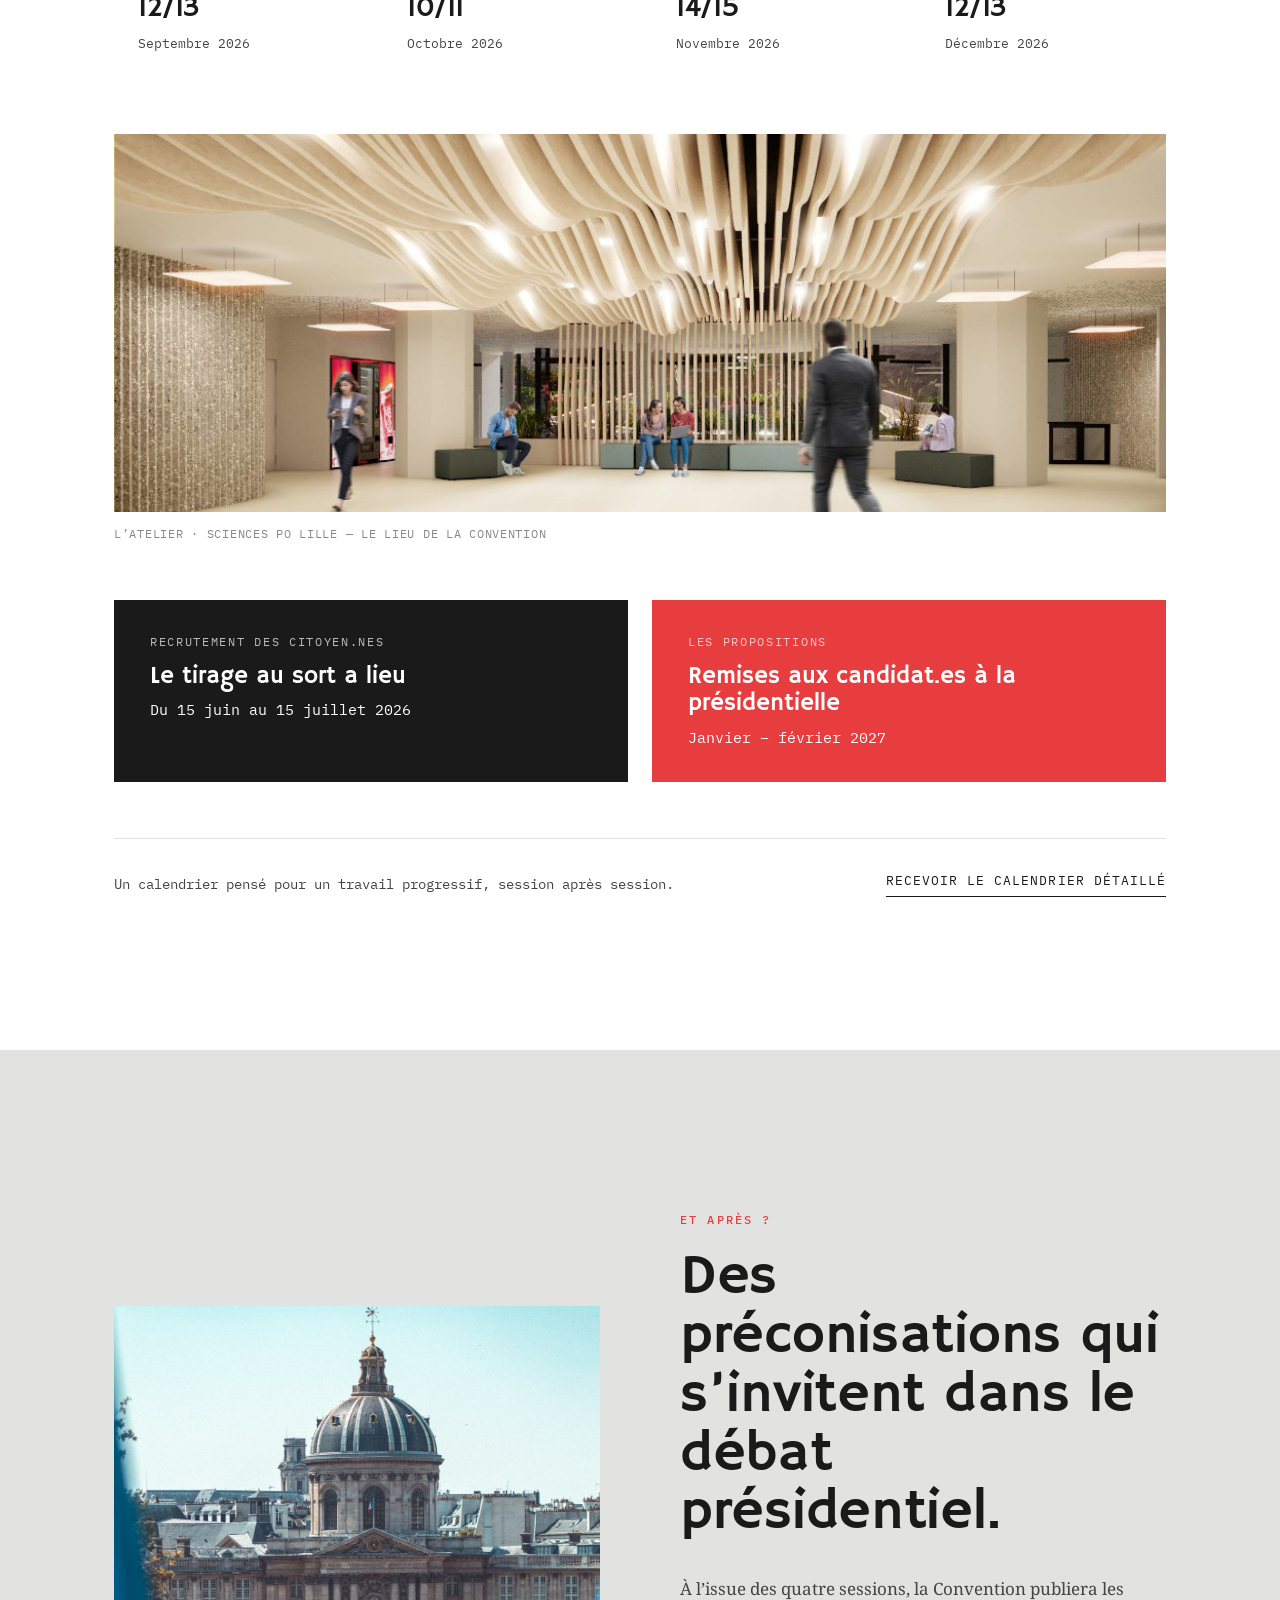
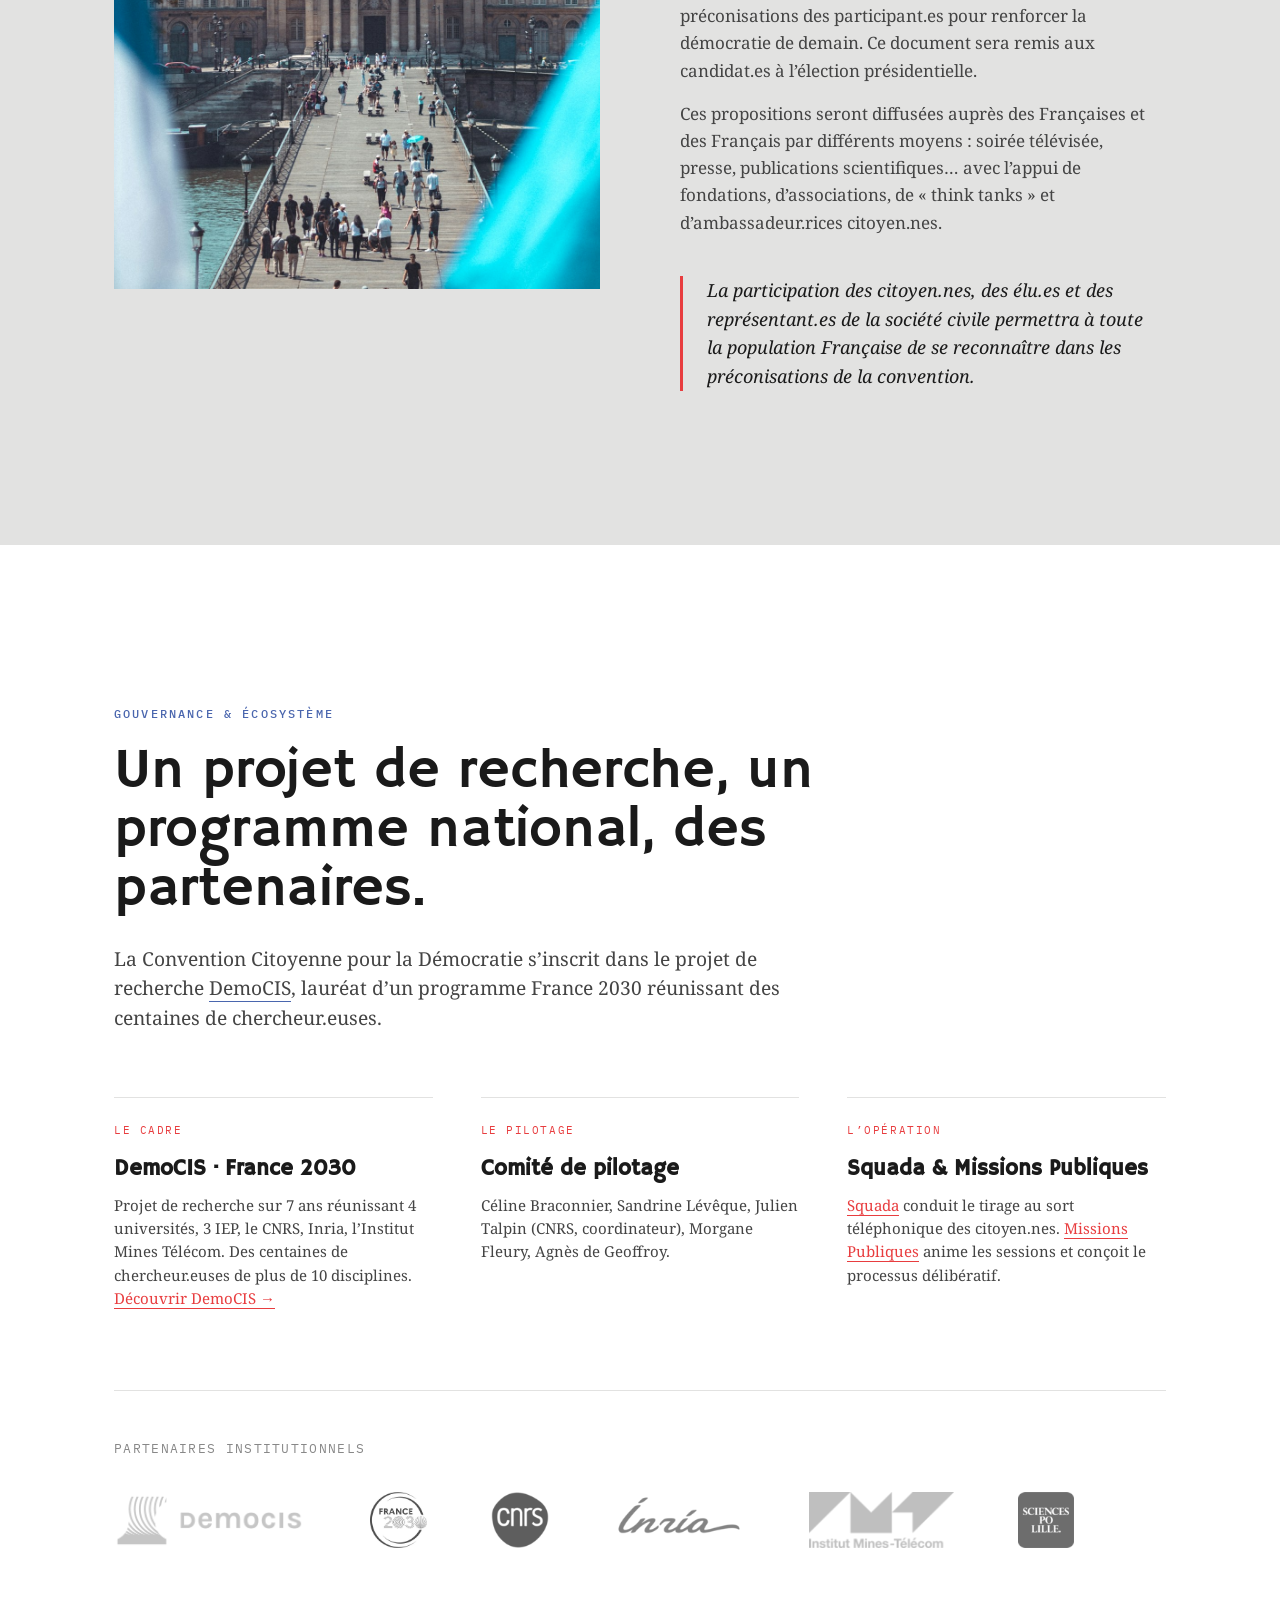
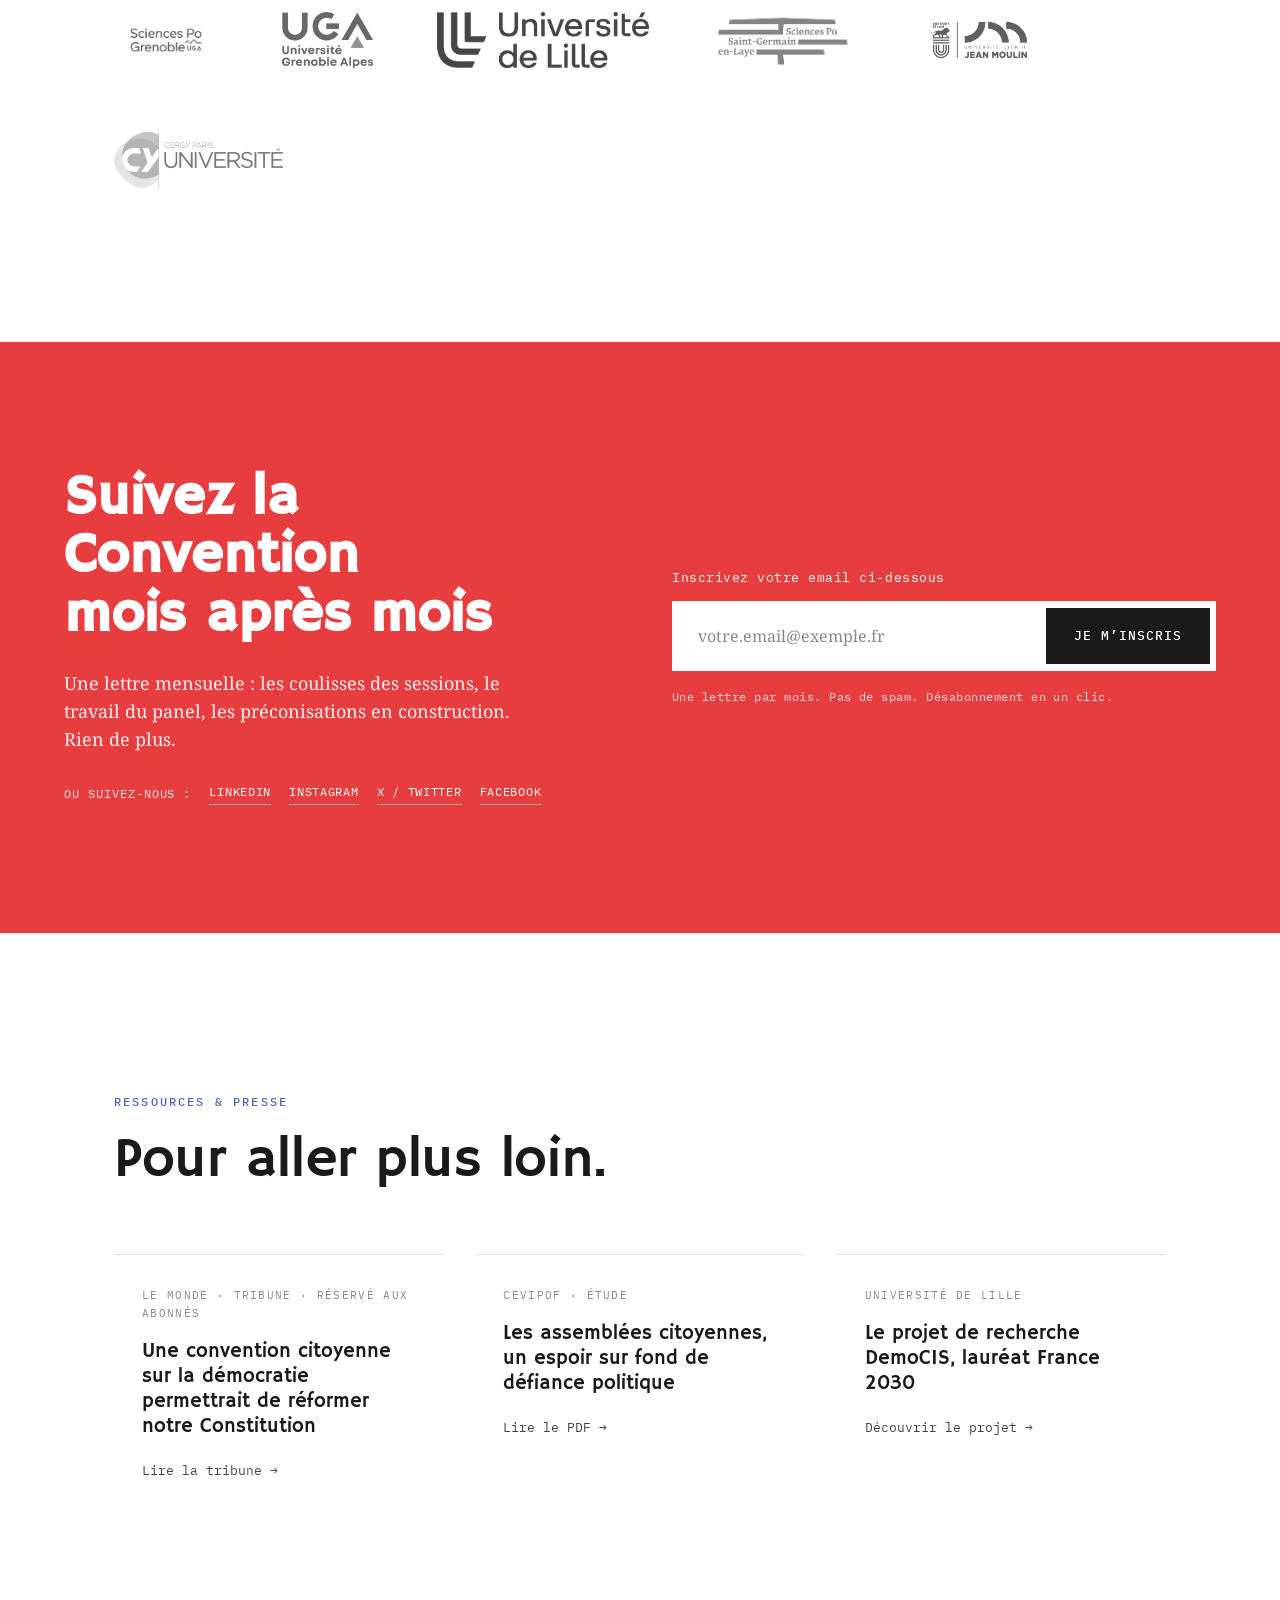
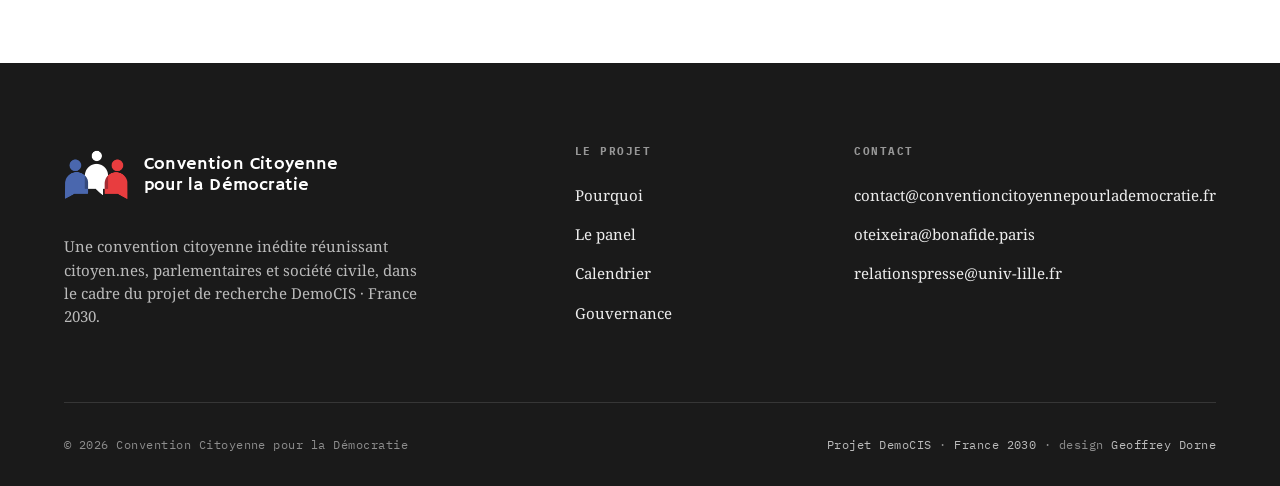
==== commit df727834: "demis : fix balise not closed" ====
--- a/roles/services/democis/files/index.html
+++ b/roles/services/democis/files/index.html
@@ -1322,40 +1322,40 @@
     <div class="gov-partners reveal">
       <span class="gov-partners-label">Partenaires institutionnels</span>
       <div class="gov-logos">
-        <a href="https://democis.fr/" target="_blank" rel="noopener noreferrer"></a>
+        <a href="https://democis.fr/" target="_blank" rel="noopener noreferrer">
           <img src="./images/democis.png" alt="DemoCIS">
         </a>
-        <a href="https://www.info.gouv.fr/grand-dossier/france-2030" target="_blank" rel="noopener noreferrer"></a>
+        <a href="https://www.info.gouv.fr/grand-dossier/france-2030" target="_blank" rel="noopener noreferrer">
           <img src="./images/france_2030.jpg" alt="France 2030">
         </a>
-        <a href="https://www.cnrs.fr/fr" target="_blank" rel="noopener noreferrer"></a>
+        <a href="https://www.cnrs.fr/fr" target="_blank" rel="noopener noreferrer">
           <img src="./images/cnrs.png" alt="CNRS">
         </a>
-        <a href="https://www.inria.fr/fr" target="_blank" rel="noopener noreferrer"></a>
+        <a href="https://www.inria.fr/fr" target="_blank" rel="noopener noreferrer">
           <img src="./images/inria.png" alt="Inria">
         </a>
-        <a href="https://www.imt.fr/" target="_blank" rel="noopener noreferrer"></a>
+        <a href="https://www.imt.fr/" target="_blank" rel="noopener noreferrer">
           <img src="./images/imt.png" alt="Institut Mines-Télécom">
         </a>
-        <a href="https://www.sciencespo-lille.eu/" target="_blank" rel="noopener noreferrer"></a>
+        <a href="https://www.sciencespo-lille.eu/" target="_blank" rel="noopener noreferrer">
           <img src="./images/sciencespologo.png" alt="Sciences Po Lille">
         </a>
-        <a href="https://www.sciencespo-grenoble.fr/" target="_blank" rel="noopener noreferrer"></a>
+        <a href="https://www.sciencespo-grenoble.fr/" target="_blank" rel="noopener noreferrer">
           <img src="./images/Logo_Sciences Po Grenoble.png" alt="Sciences Po Grenoble">
         </a>
-        <a href="https://www.univ-grenoble-alpes.fr/" target="_blank" rel="noopener noreferrer"></a>
+        <a href="https://www.univ-grenoble-alpes.fr/" target="_blank" rel="noopener noreferrer">
           <img src="./images/Logo_Université_Grenoble_Alpes_2020.png" alt="France 2030">
         </a>
-        <a href="https://www.univ-lille.fr/" target="_blank" rel="noopener noreferrer"></a>
+        <a href="https://www.univ-lille.fr/" target="_blank" rel="noopener noreferrer">
           <img src="./images/Logo_Université_Lille.png" alt="CNRS">
         </a>
-        <a href="https://www.sciencespo-saintgermainenlaye.fr/" target="_blank" rel="noopener noreferrer"></a>
+        <a href="https://www.sciencespo-saintgermainenlaye.fr/" target="_blank" rel="noopener noreferrer">
           <img src="./images/SciencesPoStGermain_Logotype 2.png" alt="SciencePoStGermain">
         </a>
-        <a href="https://www.univ-lyon3.fr/" target="_blank" rel="noopener noreferrer"></a>
+        <a href="https://www.univ-lyon3.fr/" target="_blank" rel="noopener noreferrer">
           <img src="./images/UDL-Lyon3_Vecto.png" alt="Institut Mines-Télécom">
         </a>
-        <a href="https://www.cyu.fr/" target="_blank" rel="noopener noreferrer"></a>
+        <a href="https://www.cyu.fr/" target="_blank" rel="noopener noreferrer">
           <img src="./images/CergyParisUniversité_CMJN.png" alt="Sciences Po Lille">
         </a>
       </div>
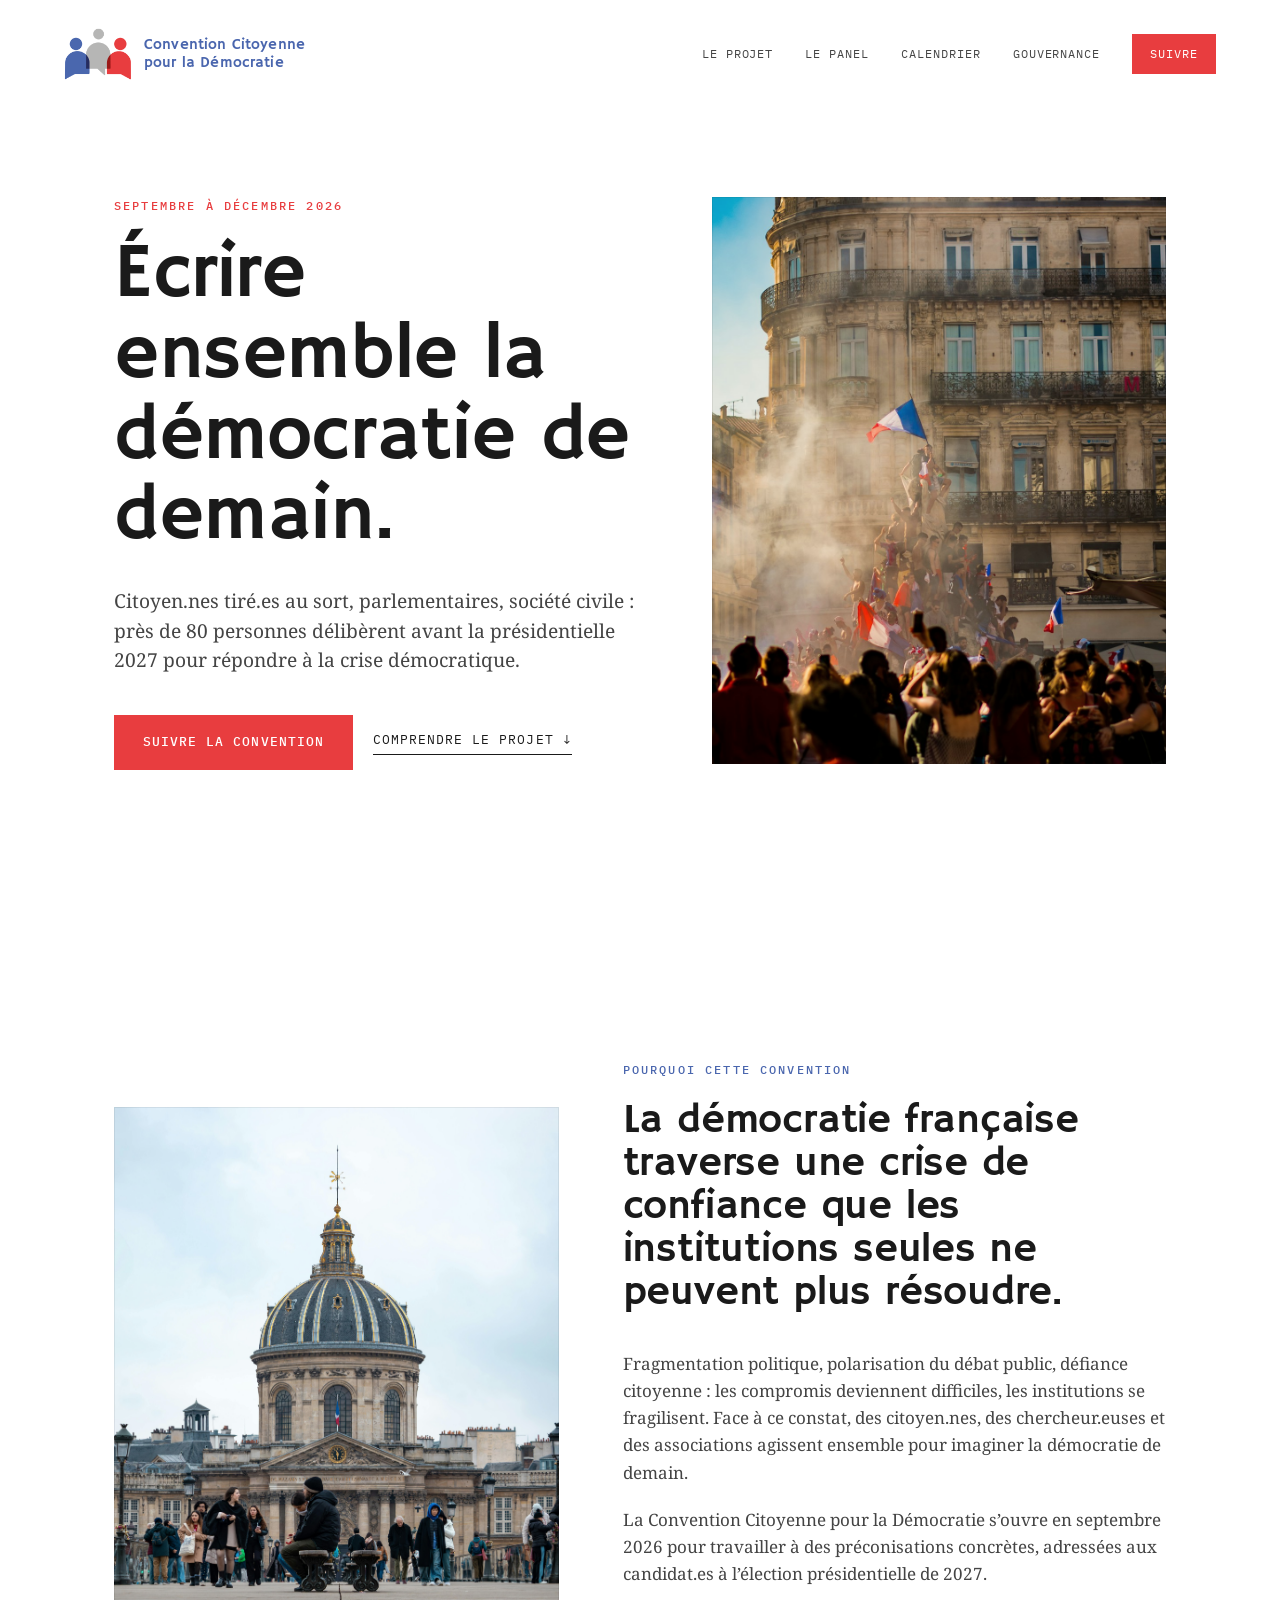
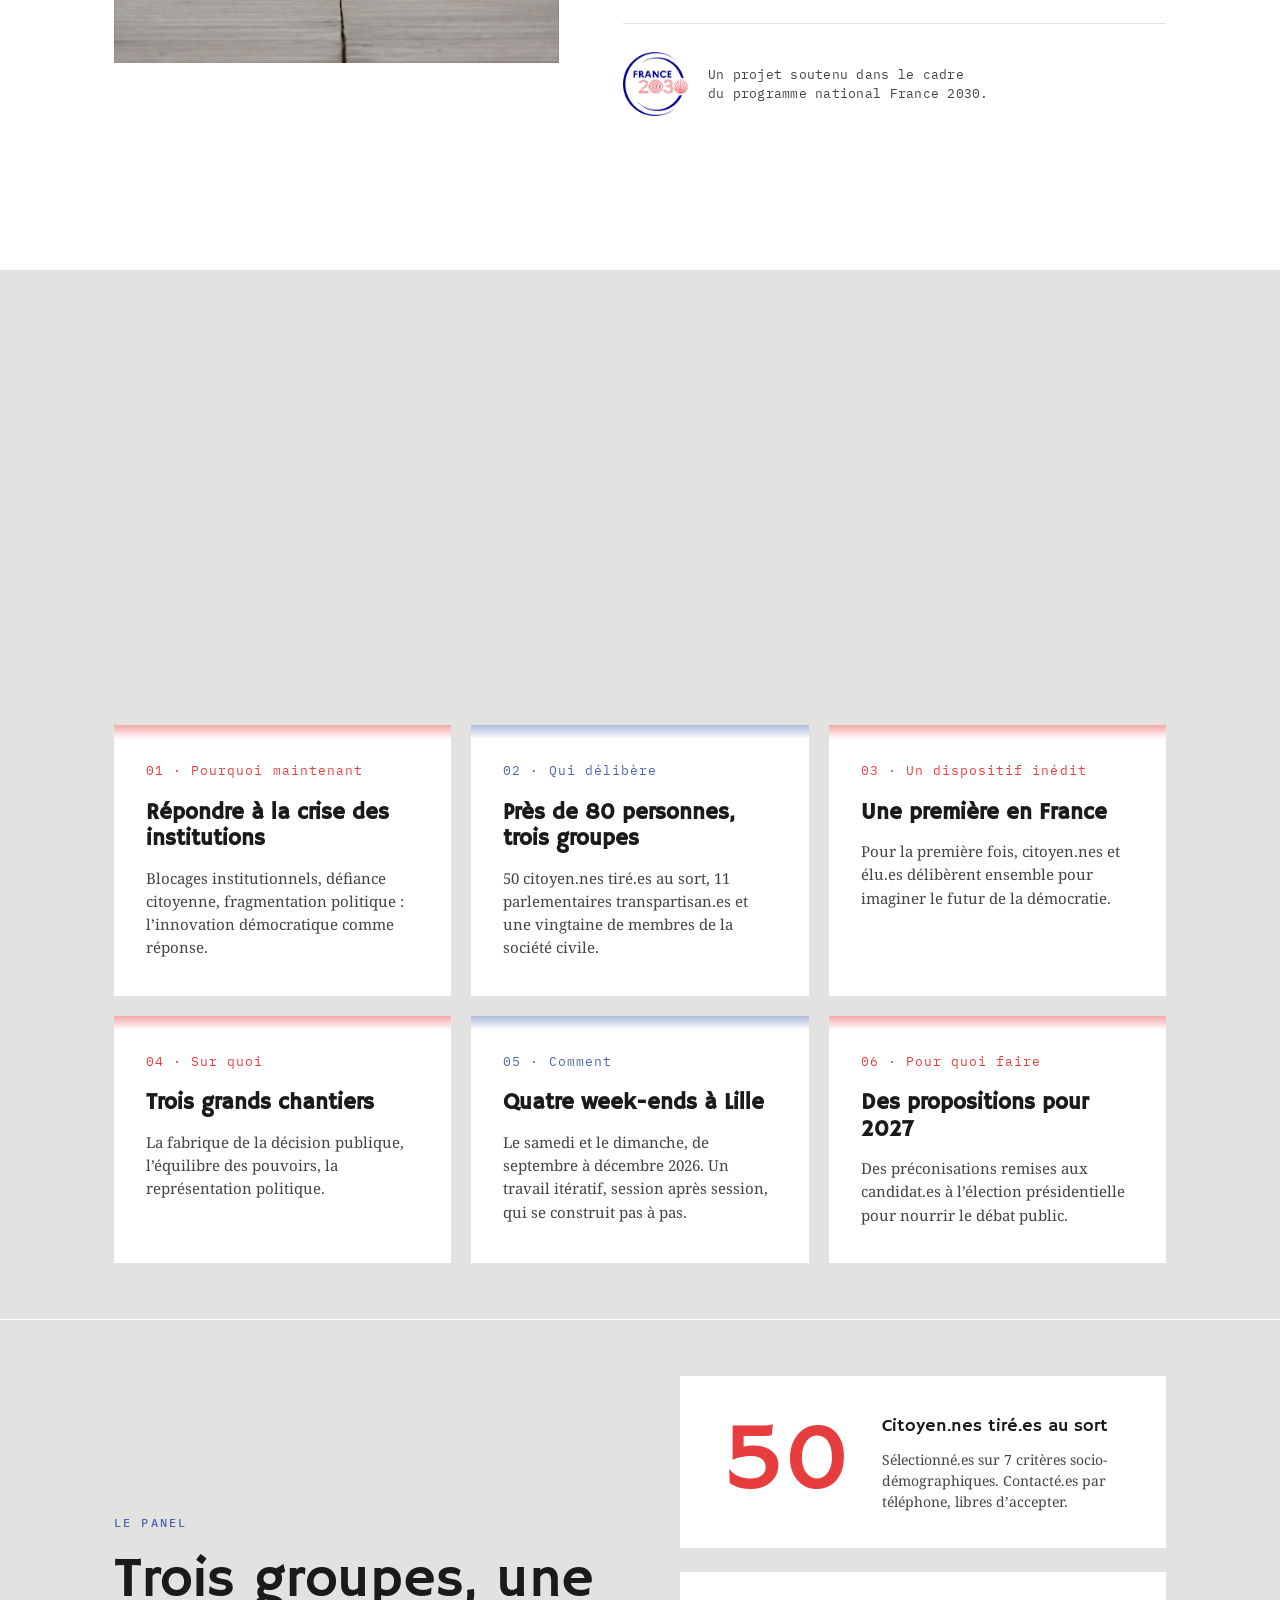
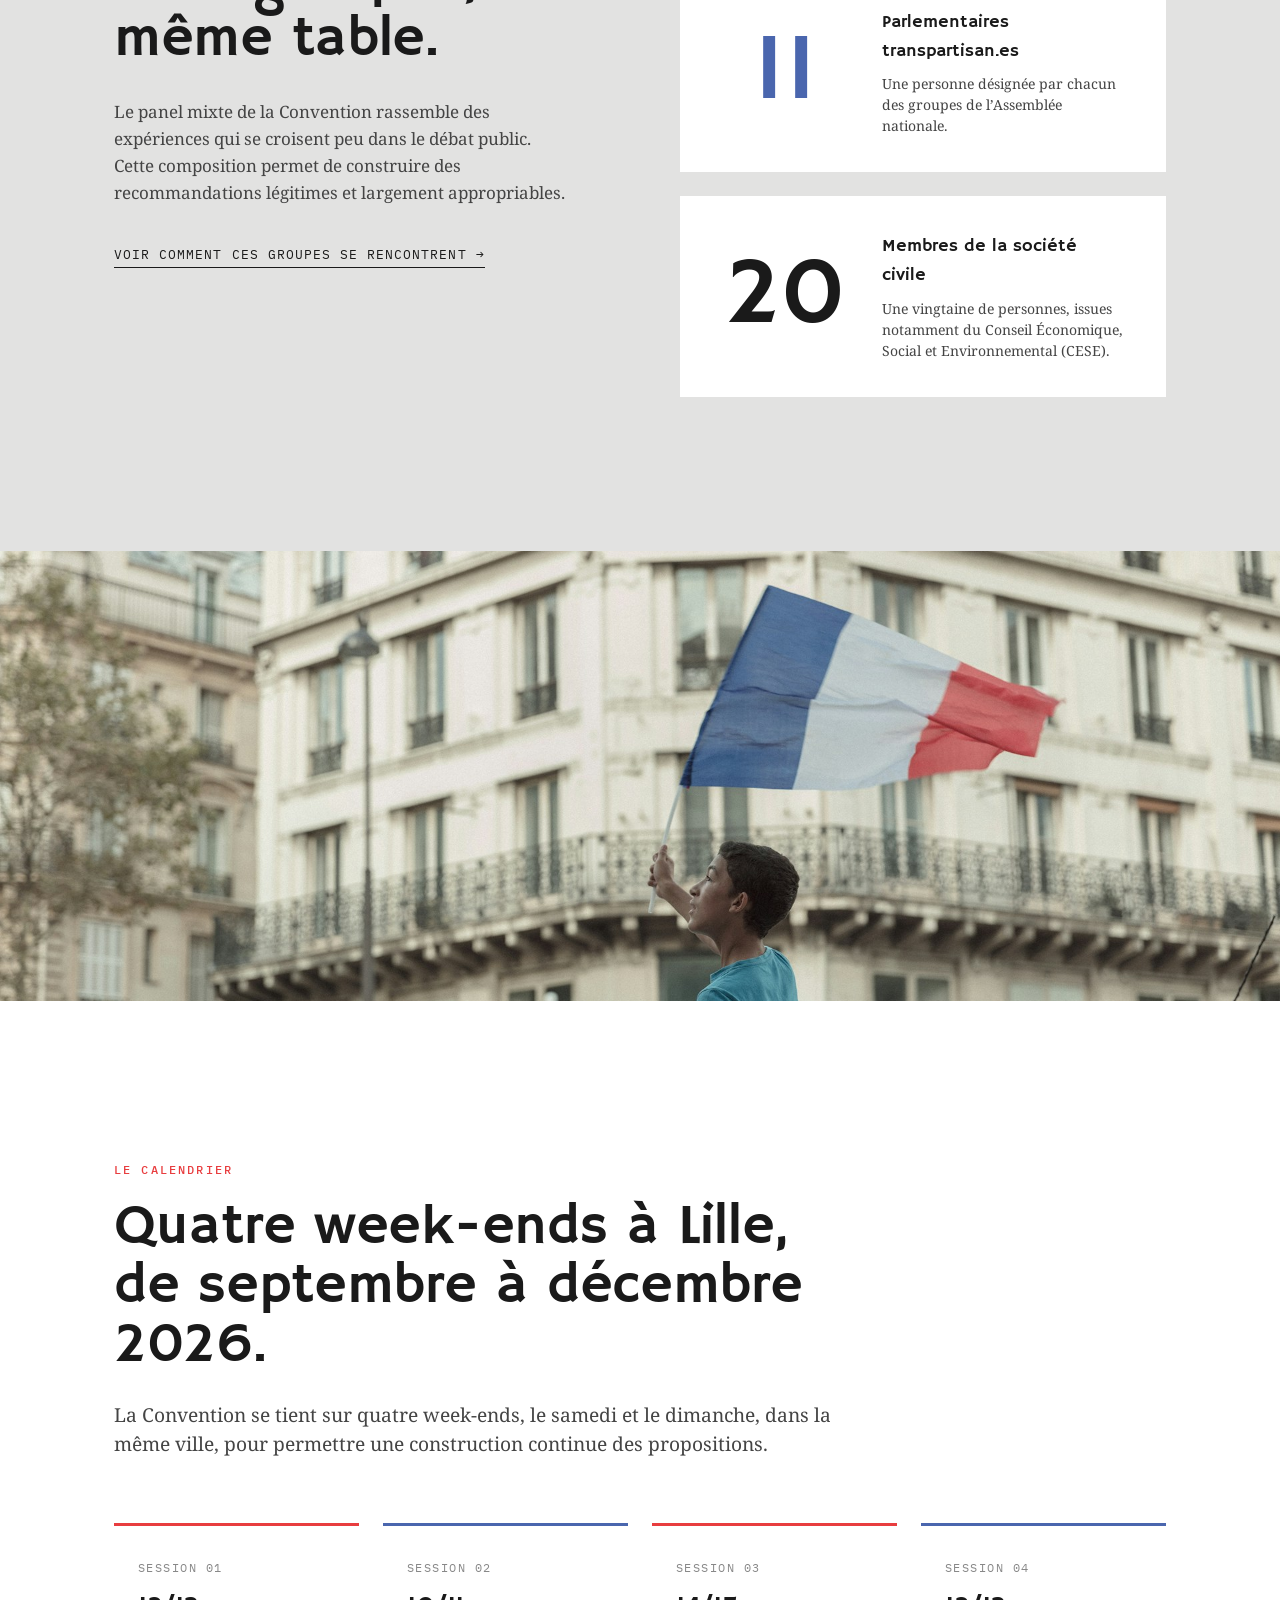
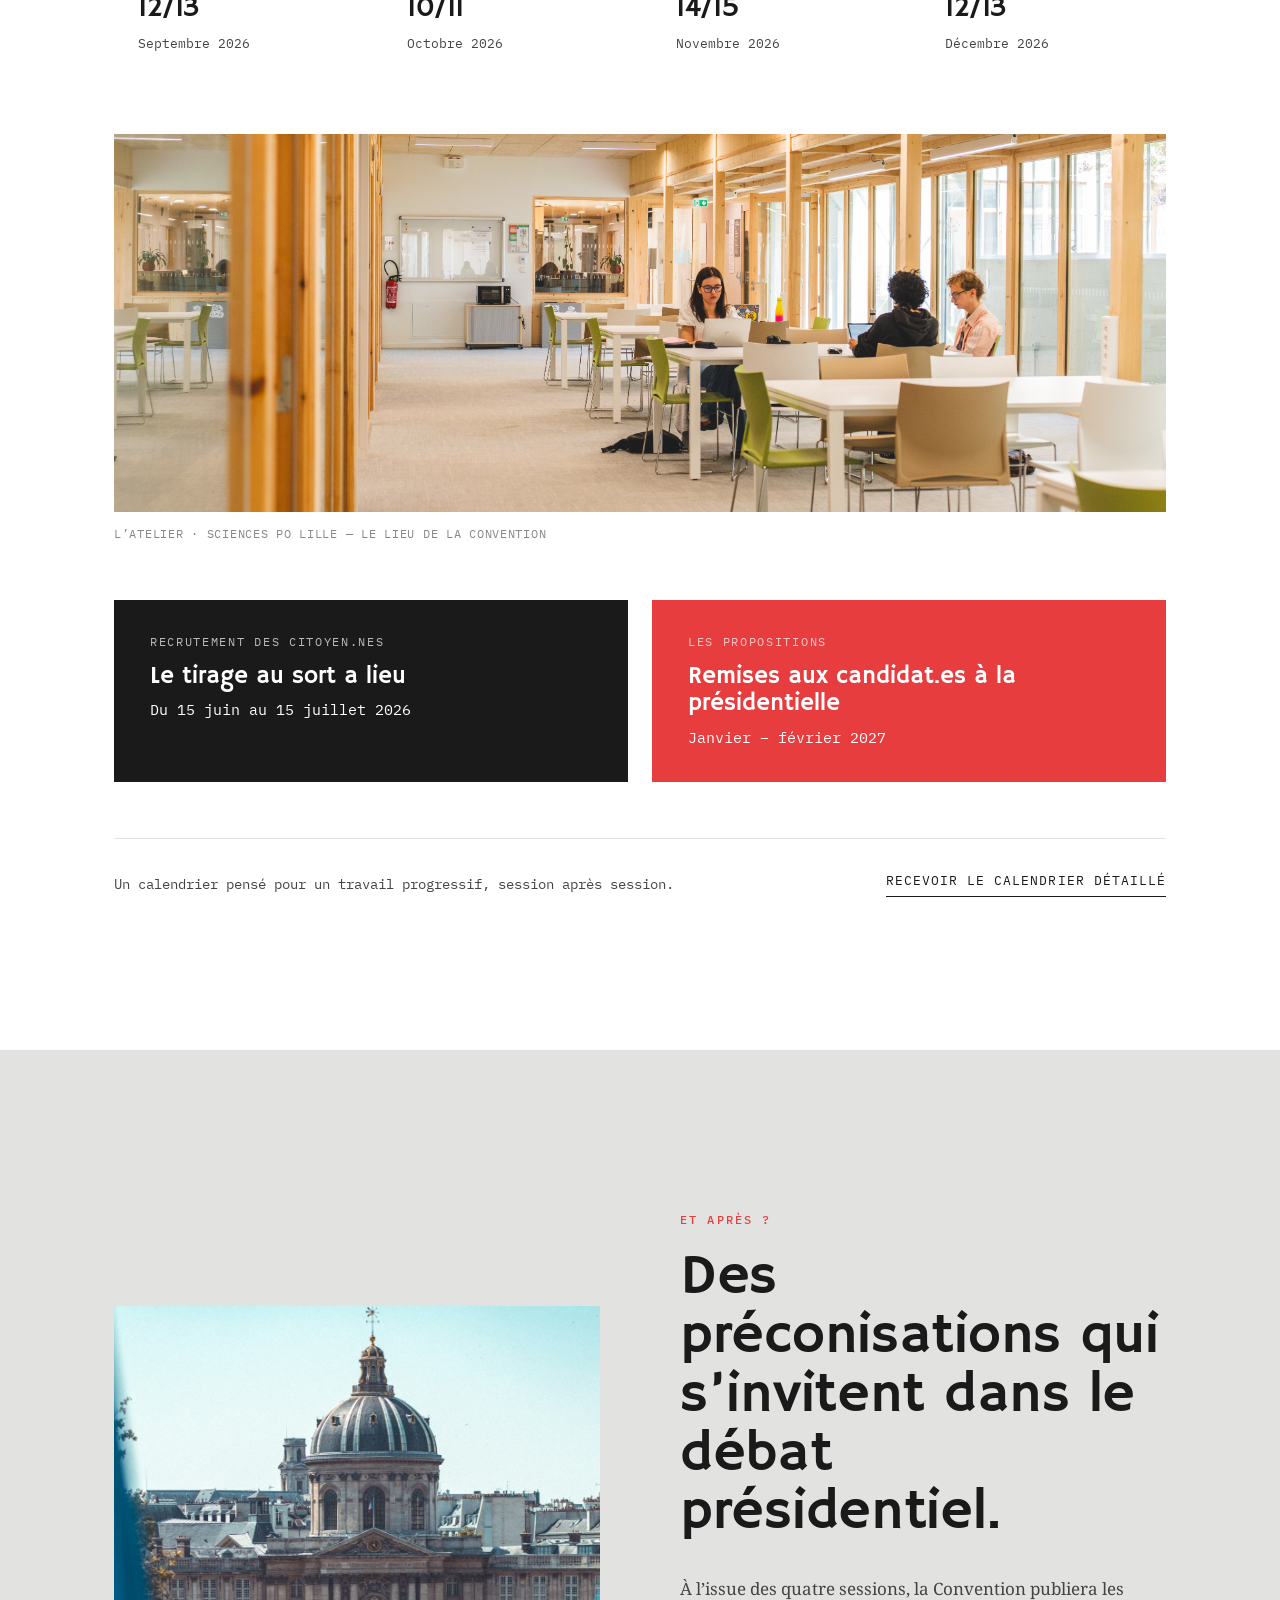
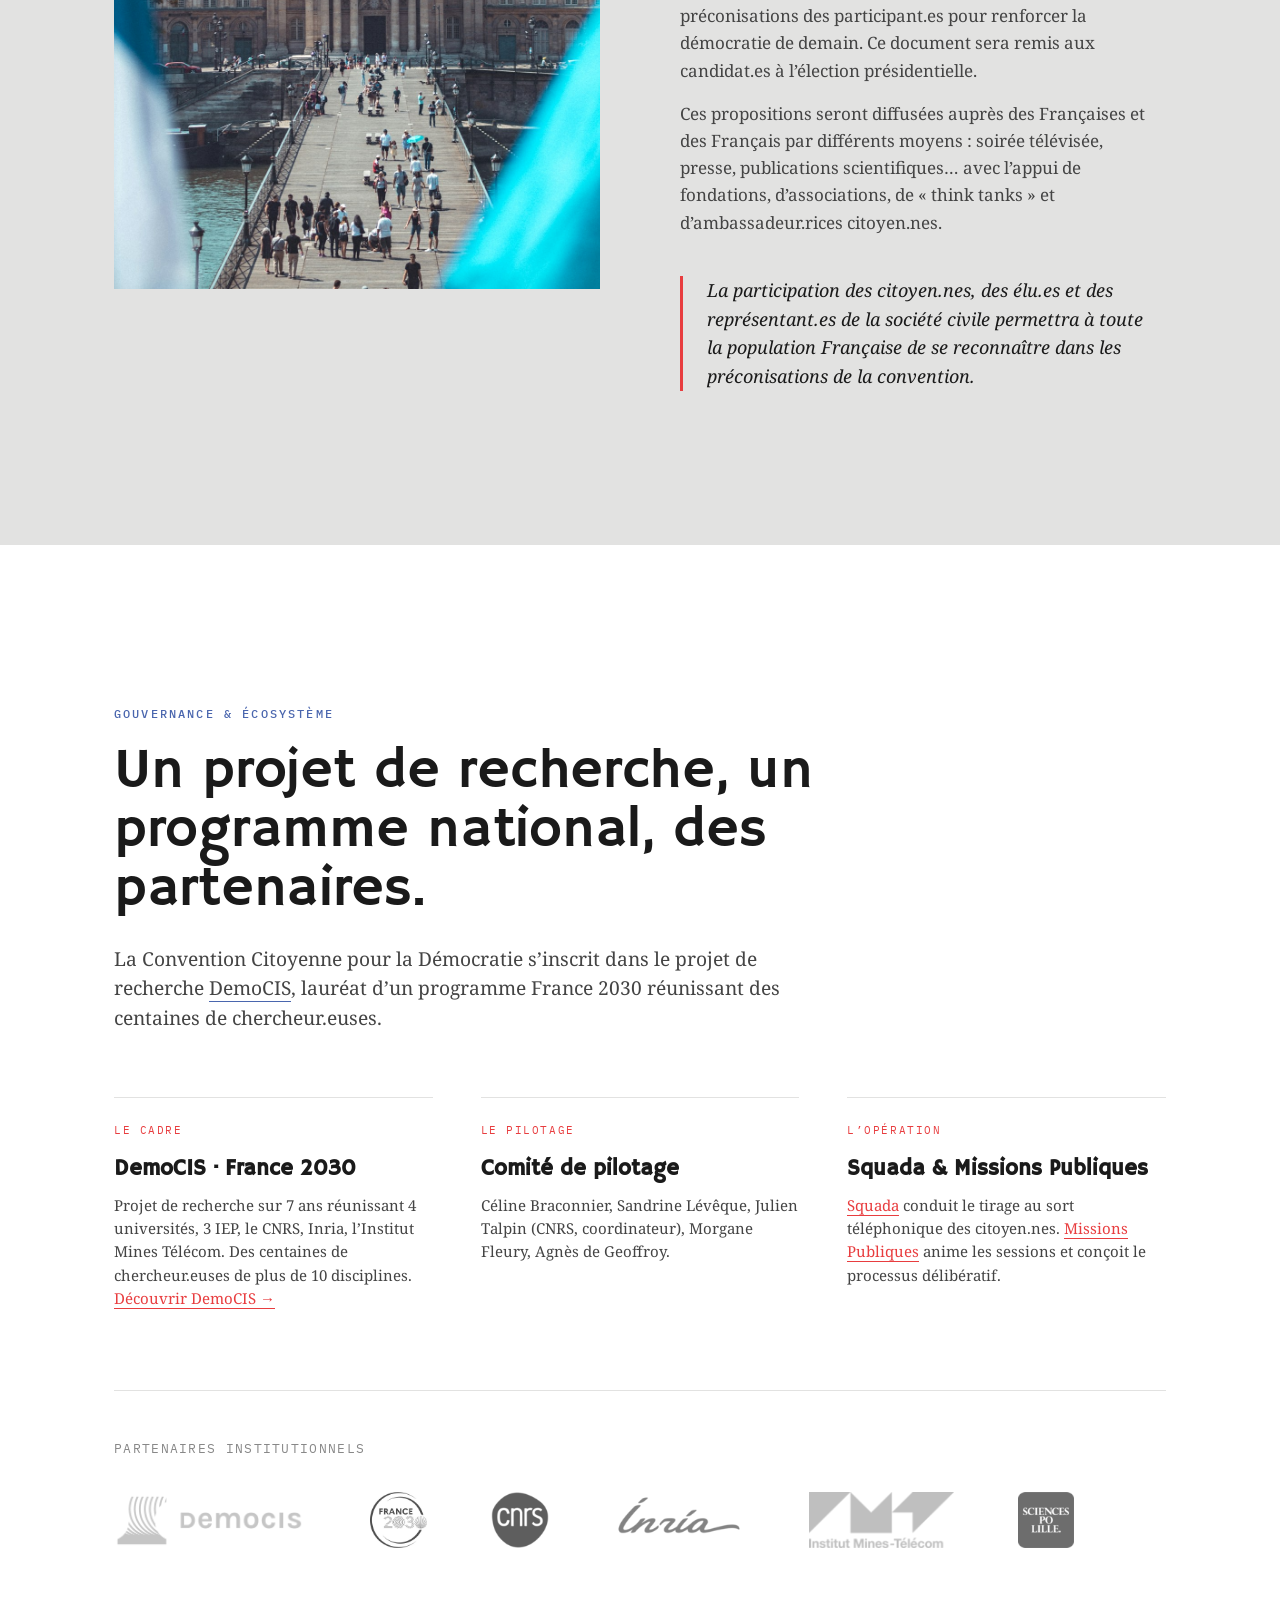
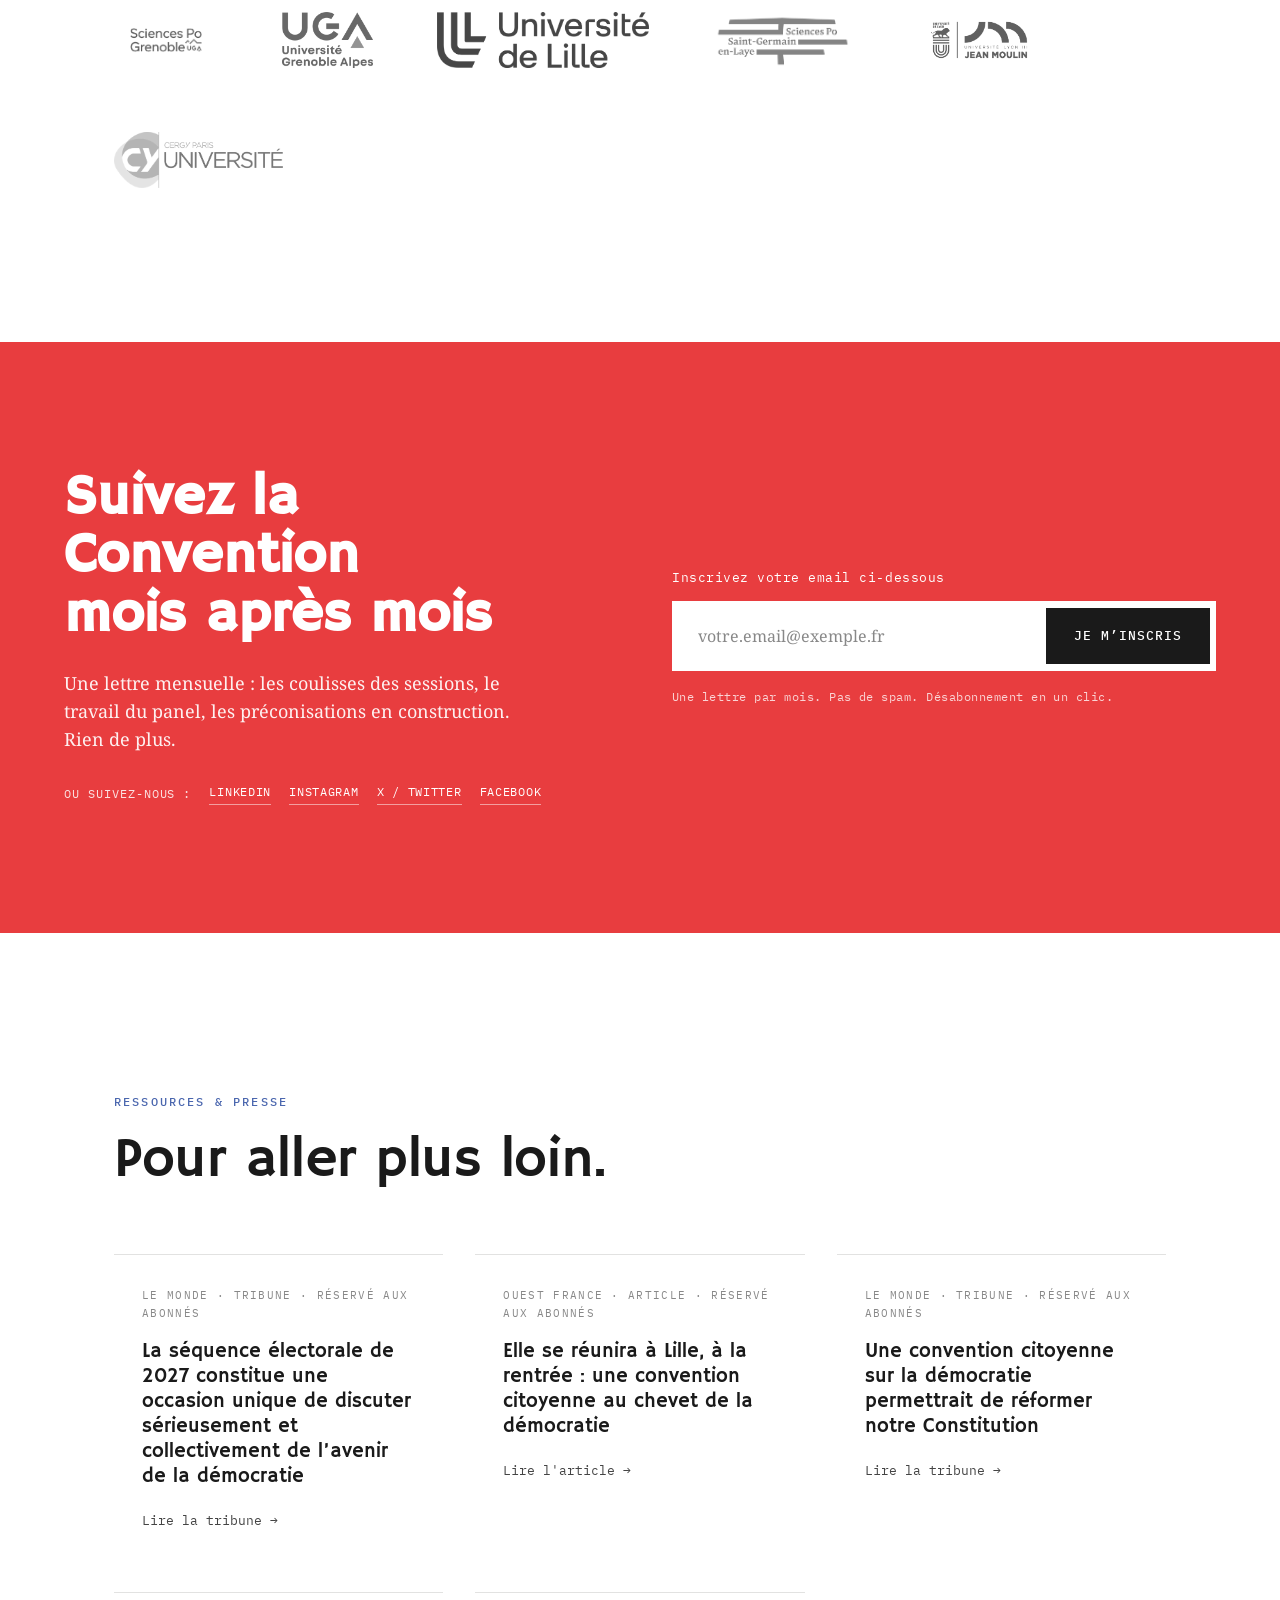
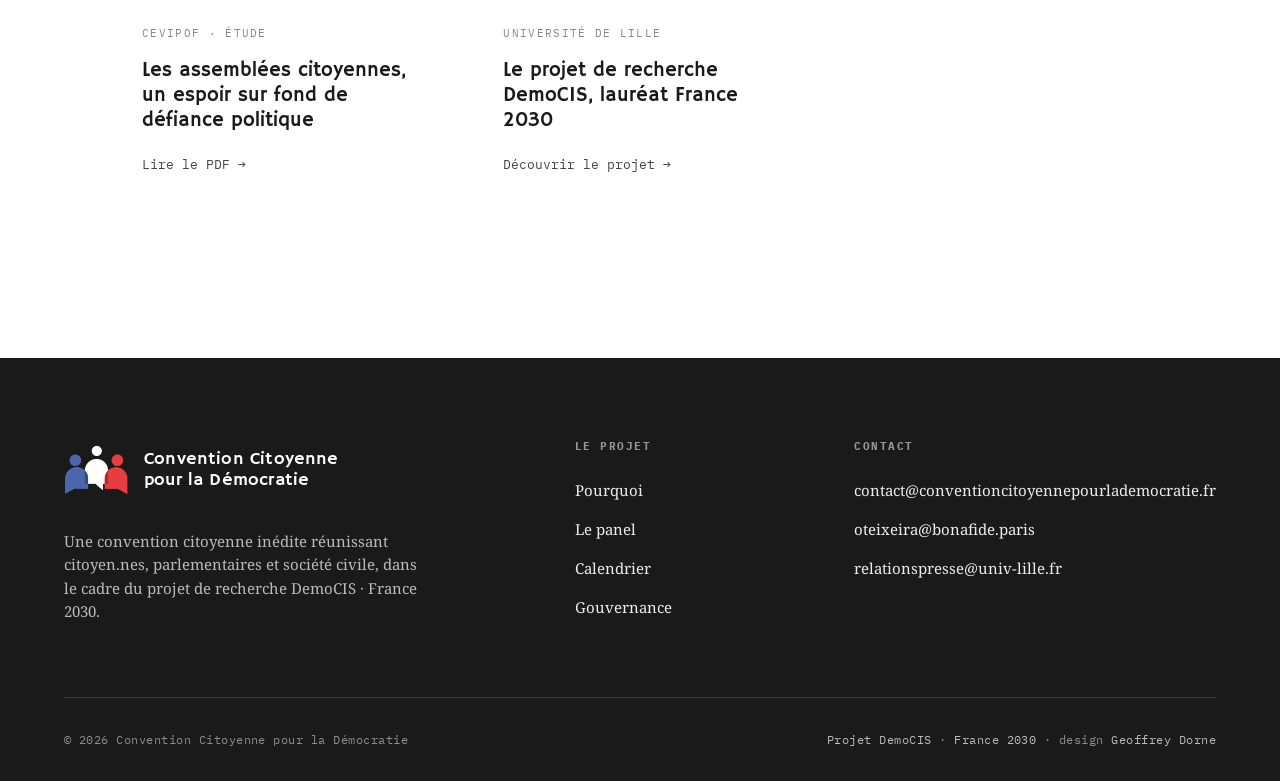
==== commit 43c1bef6: "Democis : add two ressources" ====
--- a/roles/services/democis/files/index.html
+++ b/roles/services/democis/files/index.html
@@ -1379,7 +1379,7 @@
           <a href="https://www.linkedin.com/company/convention-citoyenne-pour-la-d%C3%A9mocratie/" target="_blank" rel="noopener">LinkedIn</a>
           <a href="https://www.instagram.com/conventioncitoyennedemocratie/" target="_blank" rel="noopener">Instagram</a>
           <a href="https://x.com/ConventionC_" target="_blank" rel="noopener">X / Twitter</a>
-          <a href="https://www.facebook.com/conventioncitoyennedemocratie" target="_blank" rel="noopener">Facebook</a>
+          <a href="https://www.facebook.com/profile.php?id=61590648778446" target="_blank" rel="noopener">Facebook</a>
       </div>
     </div>
     <!-- =====================================================
@@ -1467,6 +1467,16 @@
     </div>
 
     <div class="resources-grid reveal-stagger">
+      <a class="resource" href="https://www.lemonde.fr/idees/article/2026/07/01/la-sequence-electorale-de-2027-constitue-une-occasion-unique-de-discuter-serieusement-et-collectivement-de-l-avenir-de-la-democratie_6717482_3232.html" target="_blank" rel="noopener">
+        <div class="resource-source">Le Monde · Tribune · Réservé aux abonnés</div>
+        <div class="resource-title">La séquence électorale de 2027 constitue une occasion unique de discuter sérieusement et collectivement de l’avenir de la démocratie</div>
+        <span class="resource-arrow">Lire la tribune →</span>
+      </a>
+      <a class="resource" href="https://www.ouest-france.fr/elections/presidentielle/elle-se-reunira-a-lille-a-la-rentree-une-convention-citoyenne-au-chevet-de-la-democratie-d8819770-711b-11f1-a0e7-4fa27dc4c816" target="_blank" rel="noopener">
+        <div class="resource-source">Ouest France · Article · Réservé aux abonnés</div>
+        <div class="resource-title"> Elle se réunira à Lille, à la rentrée : une convention citoyenne au chevet de la démocratie</div>
+        <span class="resource-arrow">Lire l'article →</span>
+      </a>
       <a class="resource" href="https://www.lemonde.fr/idees/article/2024/07/16/une-convention-citoyenne-sur-la-democratie-permettrait-de-reformer-notre-constitution-et-d-inventer-une-democratie-plus-participative_6251120_3232.html" target="_blank" rel="noopener">
         <div class="resource-source">Le Monde · Tribune · Réservé aux abonnés</div>
         <div class="resource-title">Une convention citoyenne sur la démocratie permettrait de réformer notre Constitution</div>
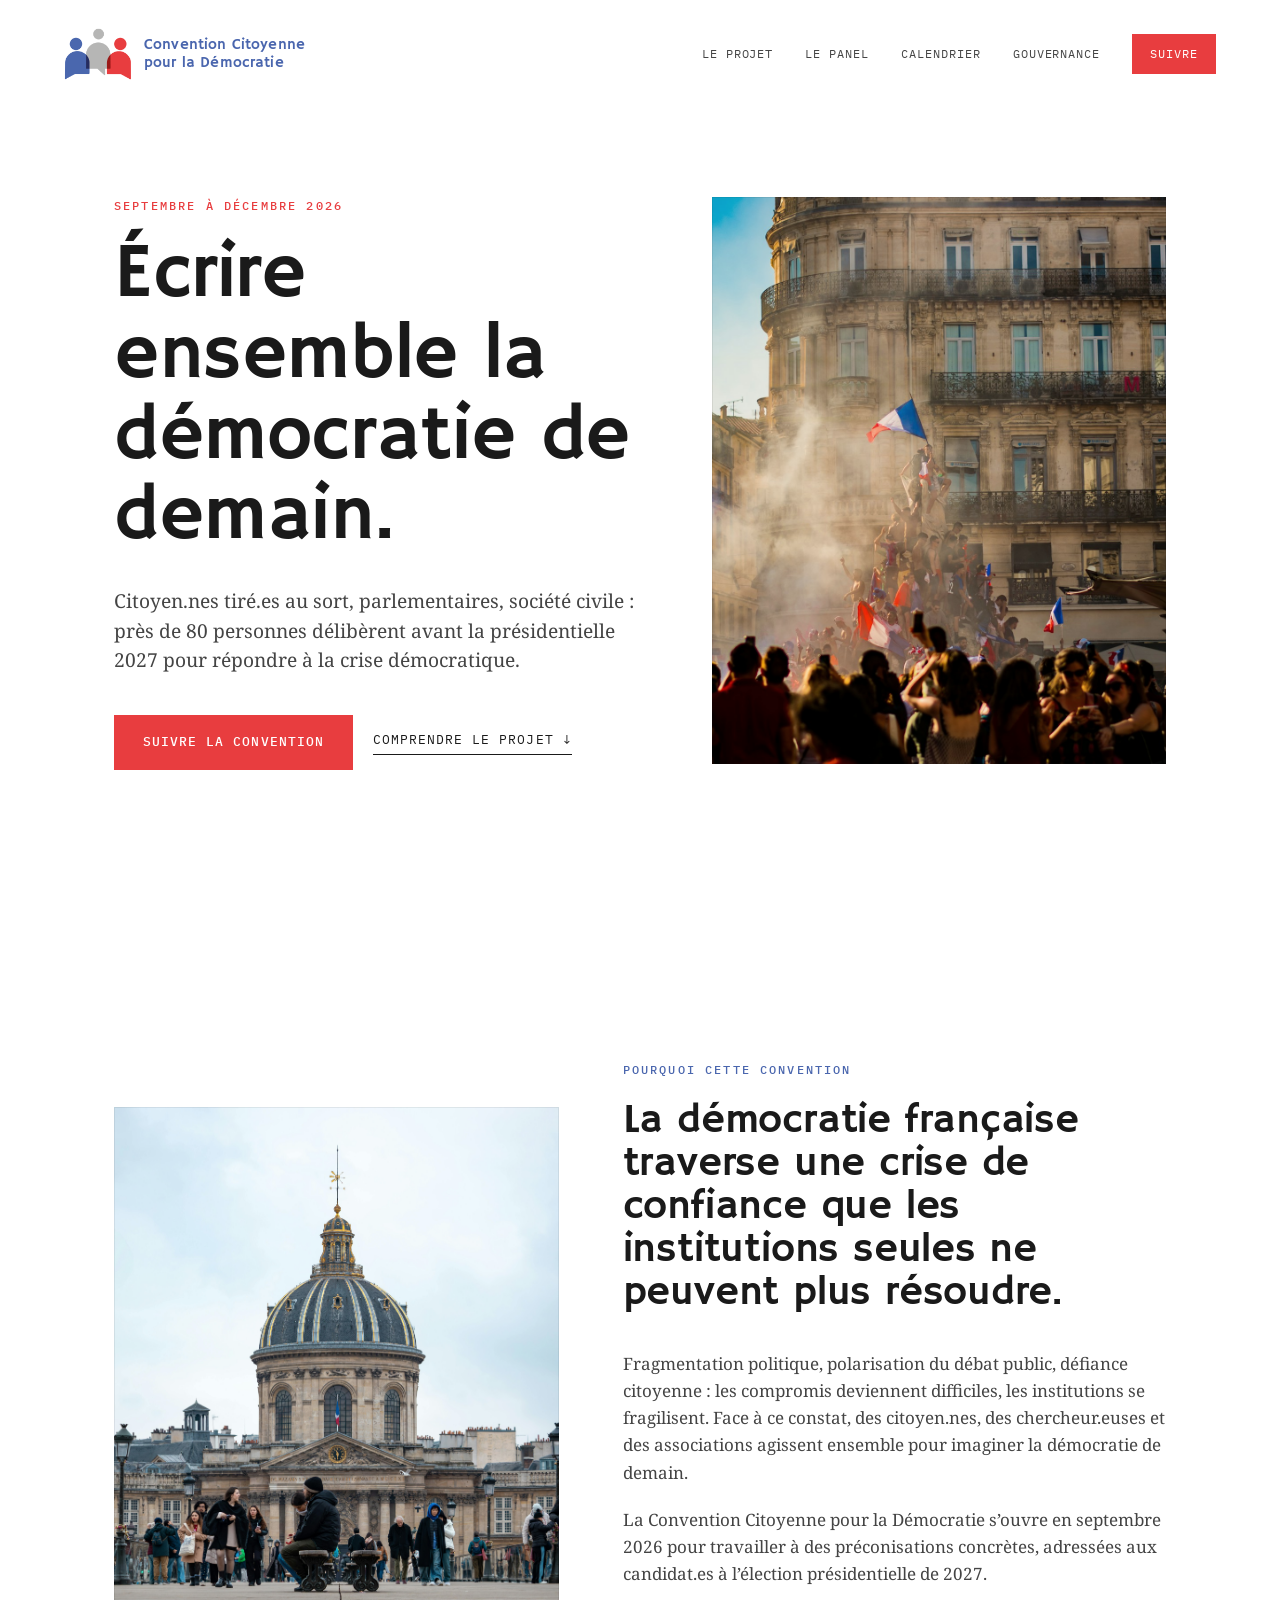
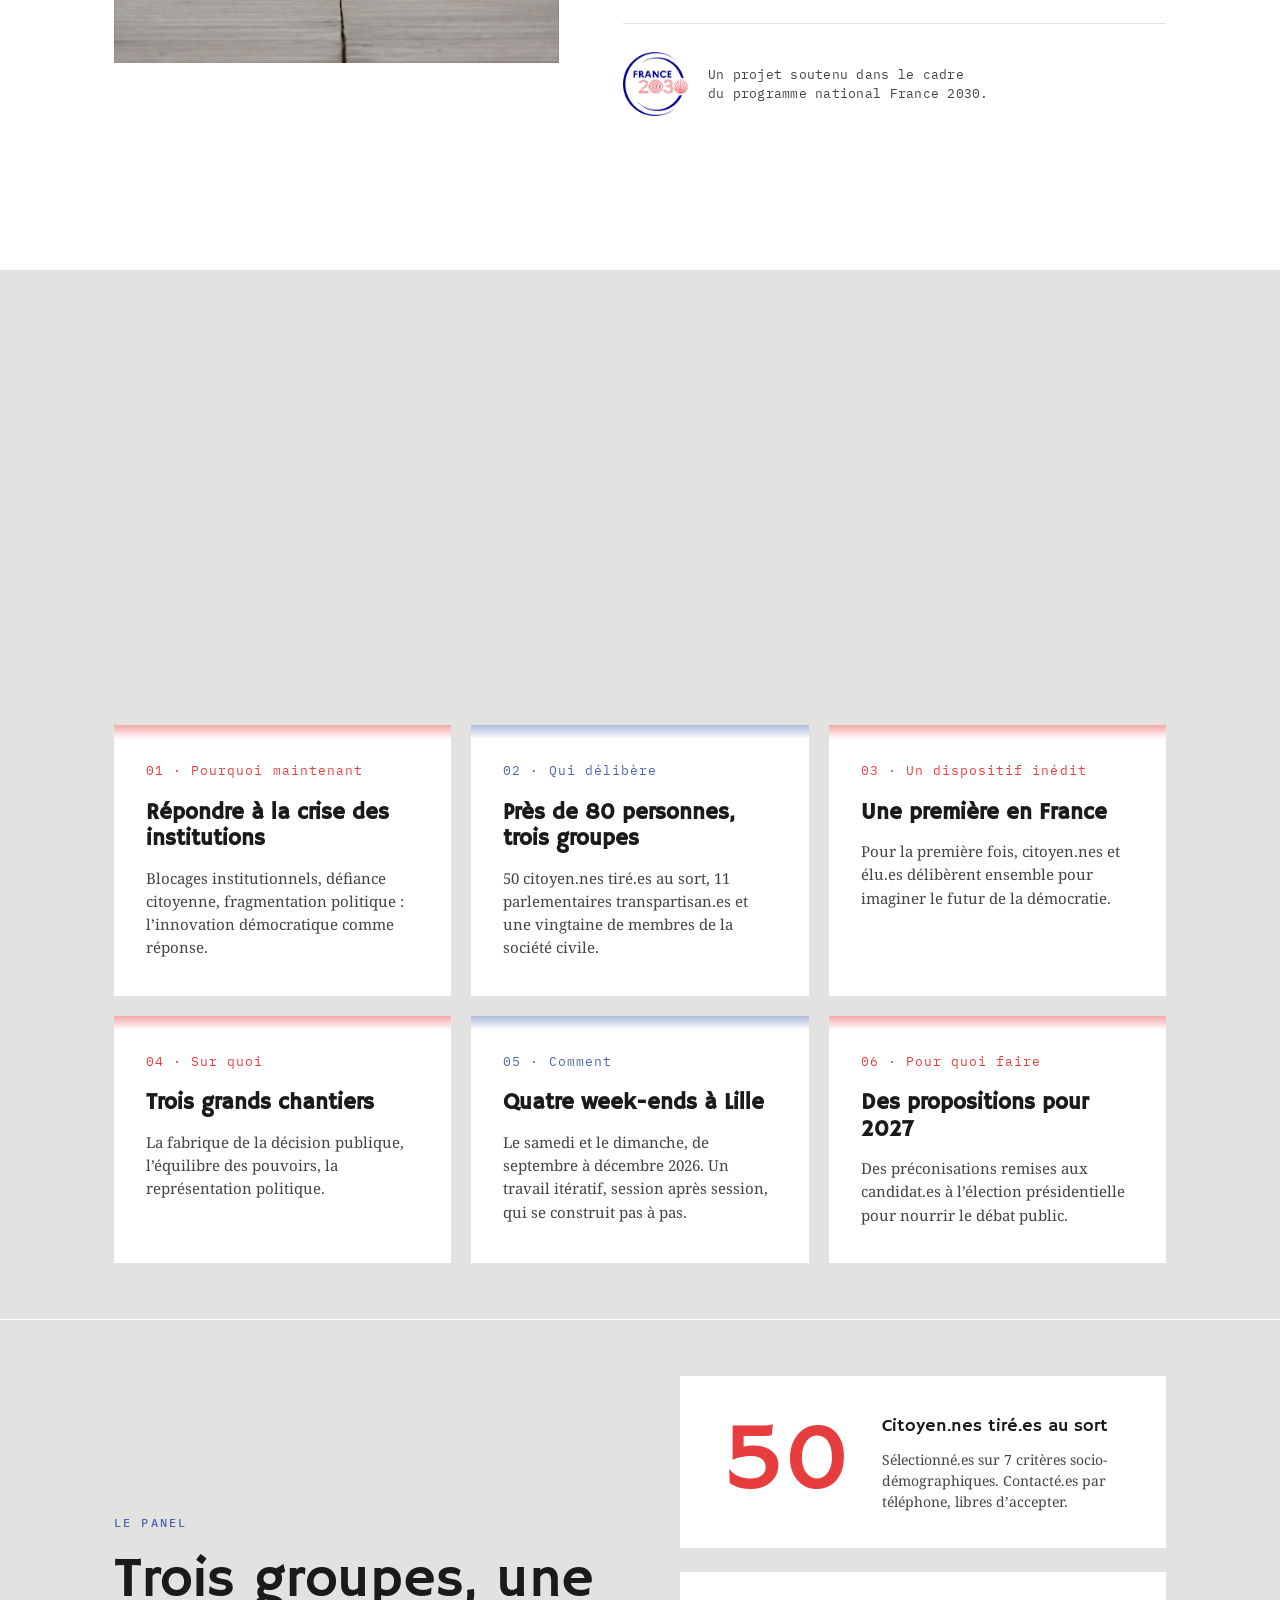
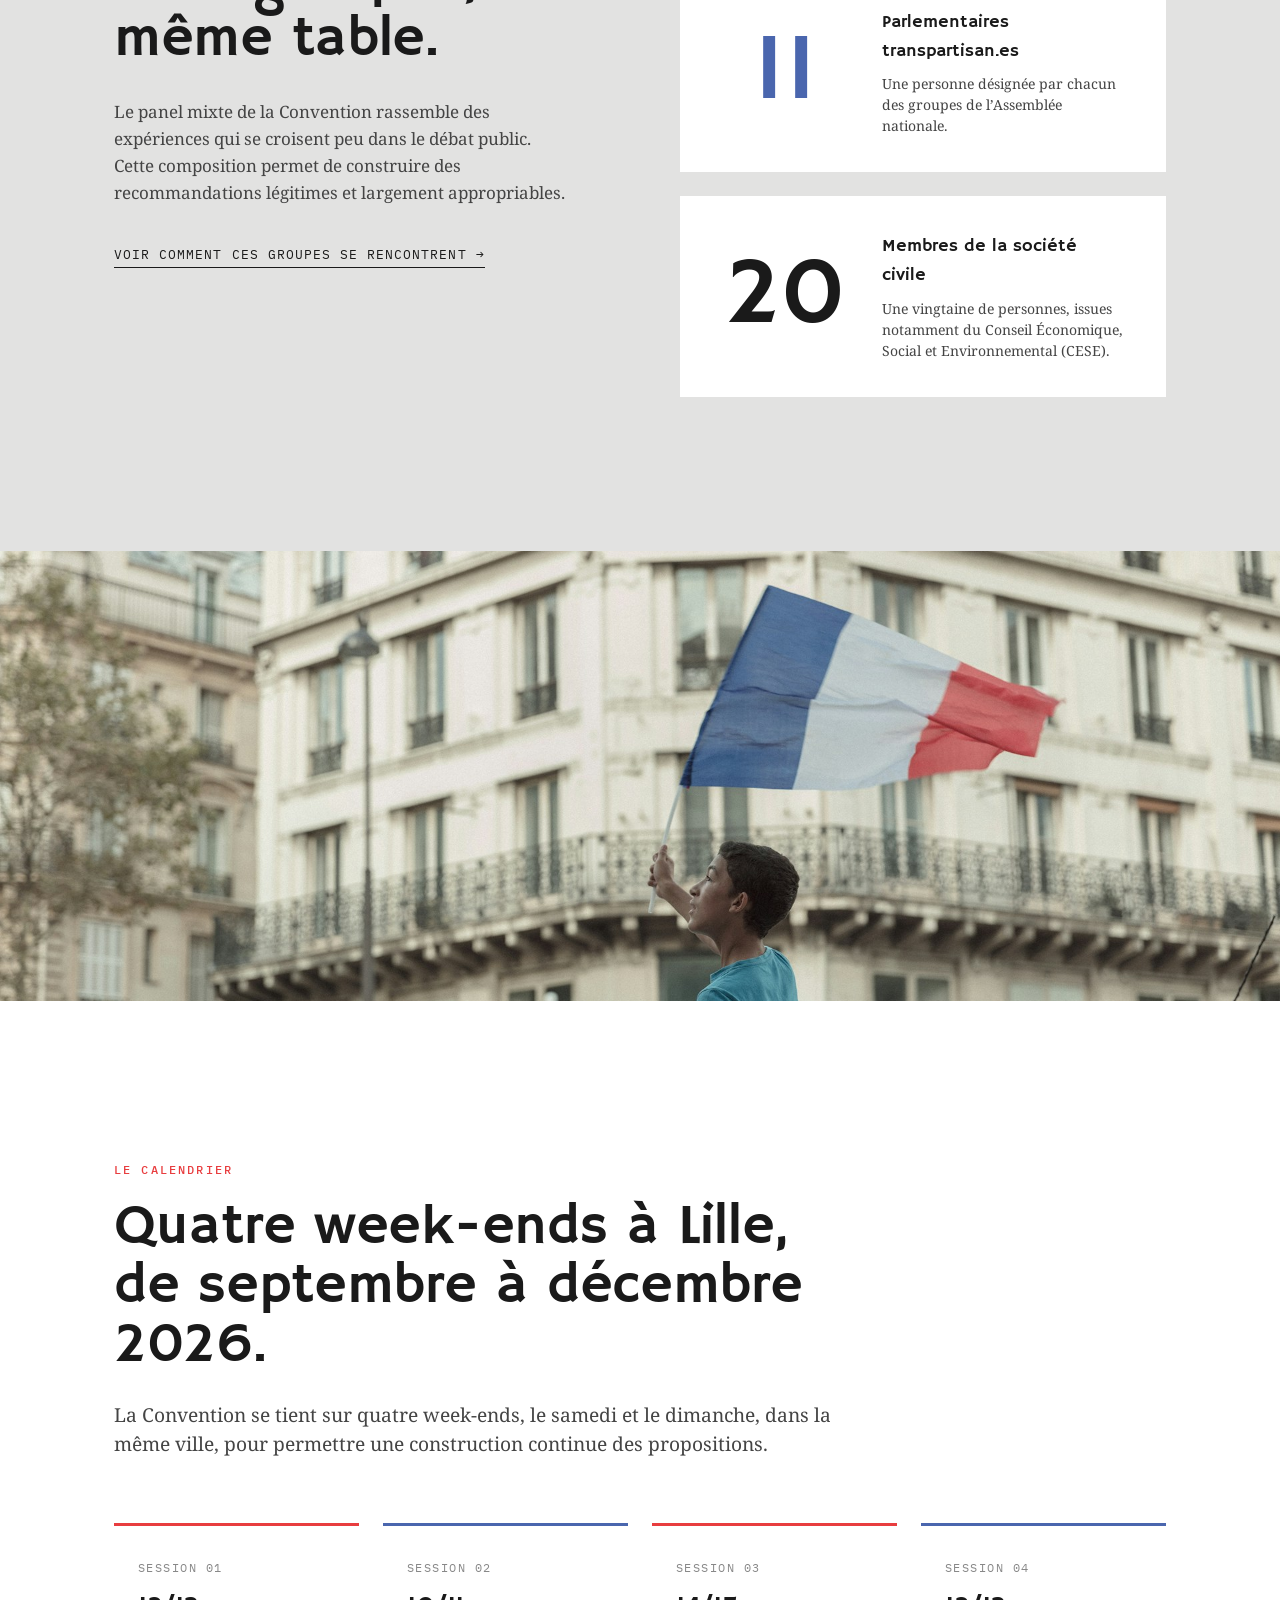
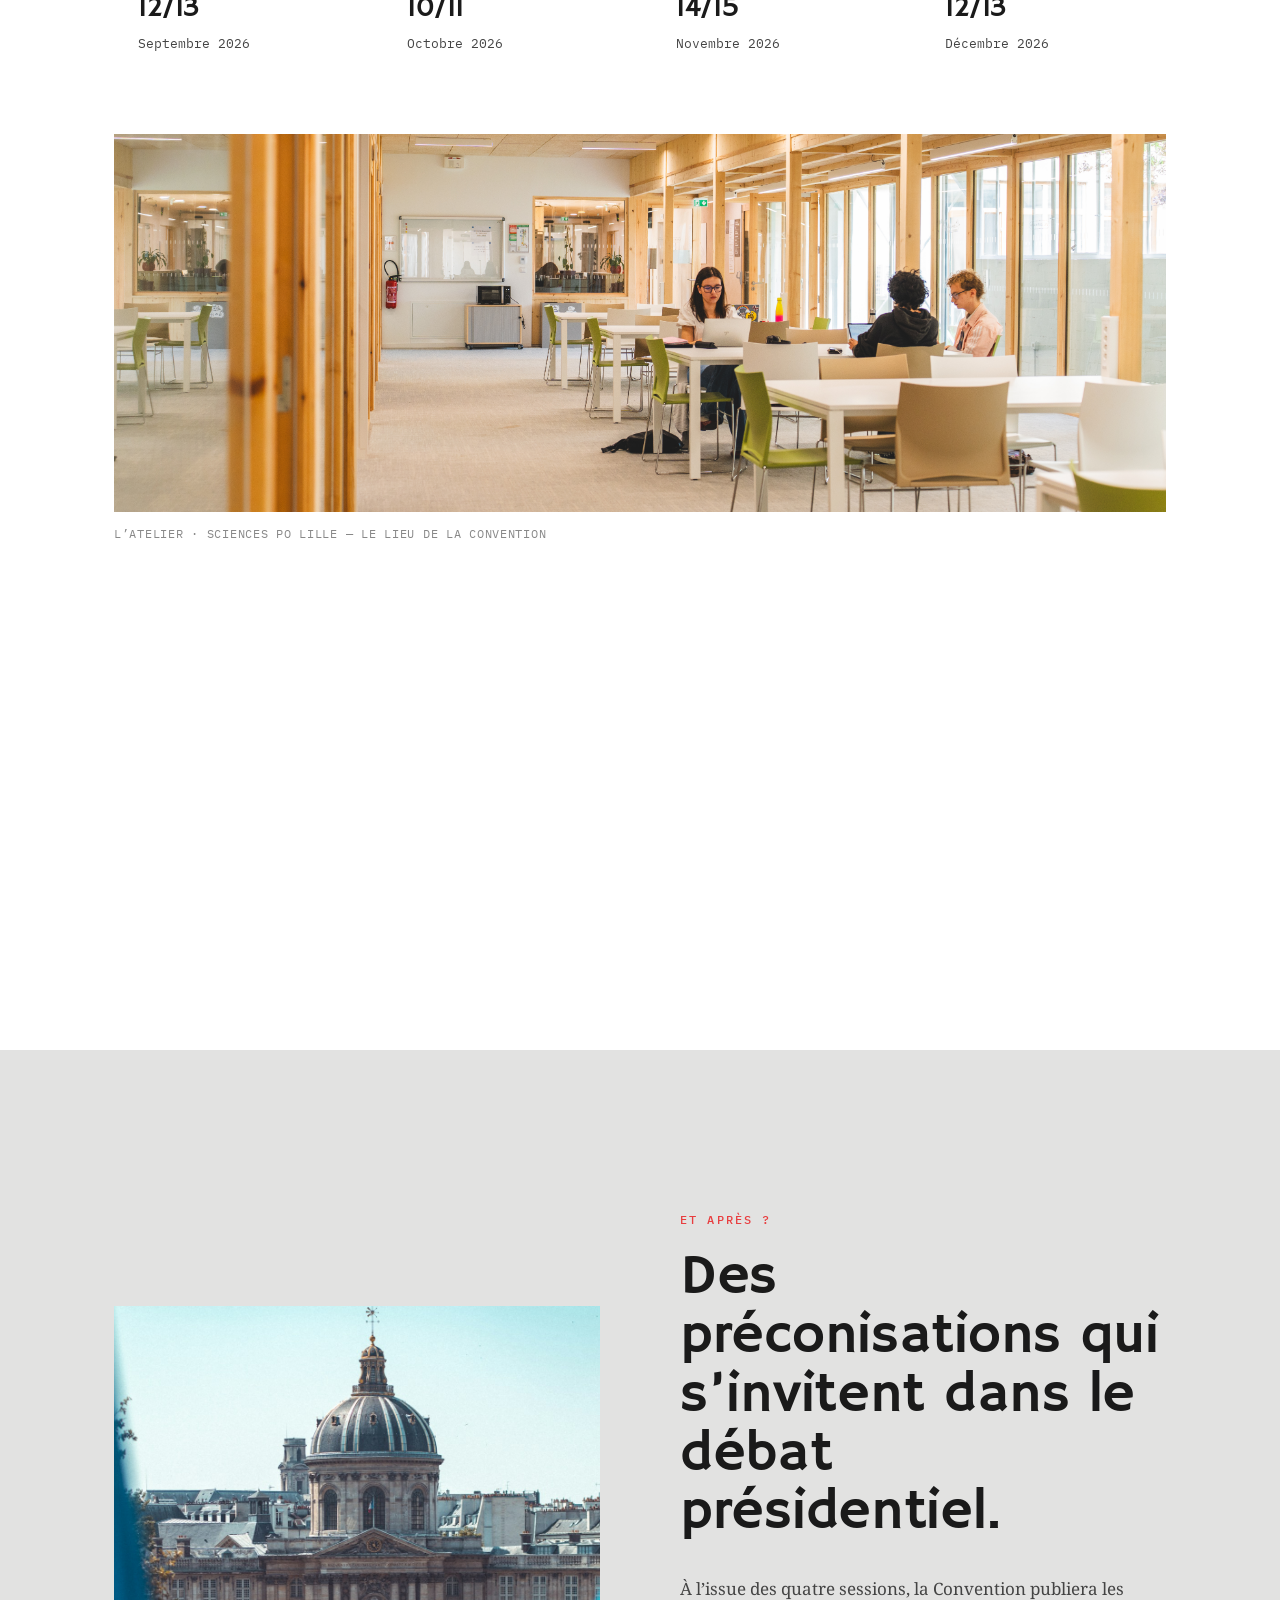
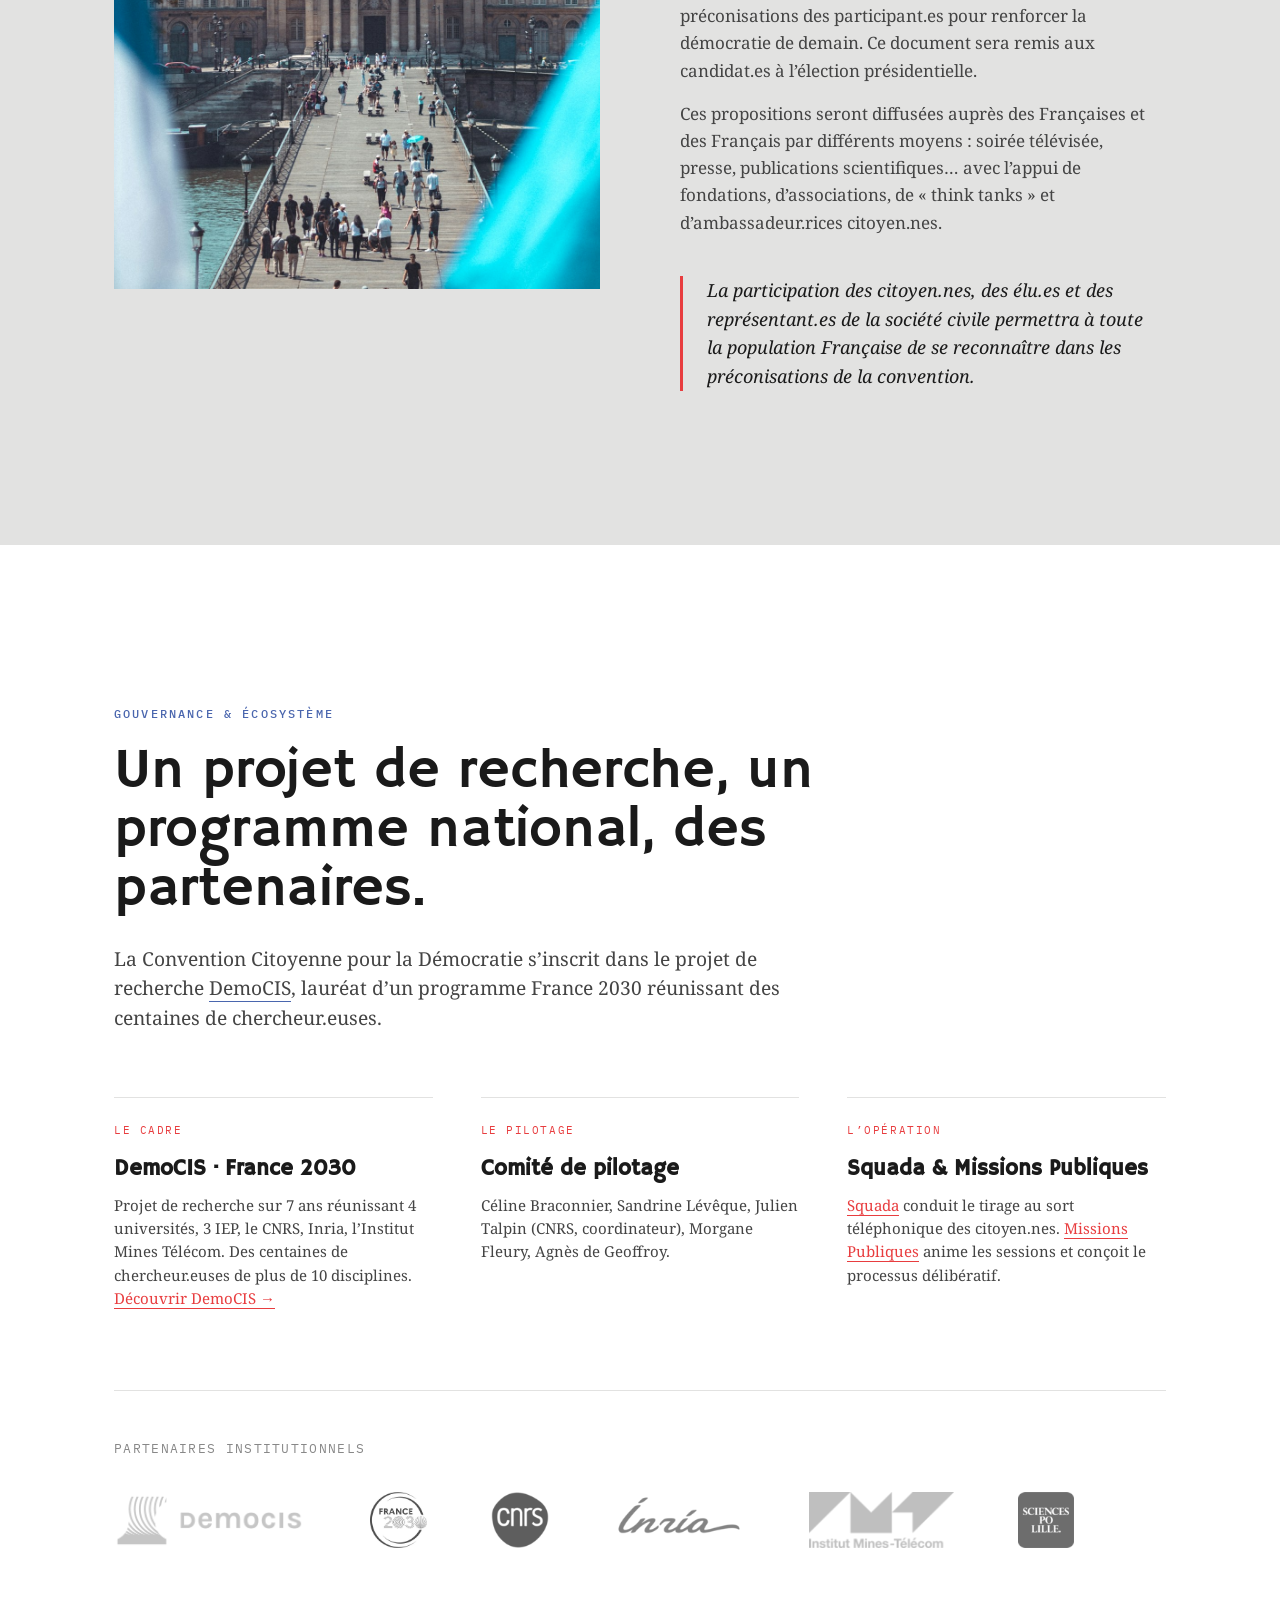
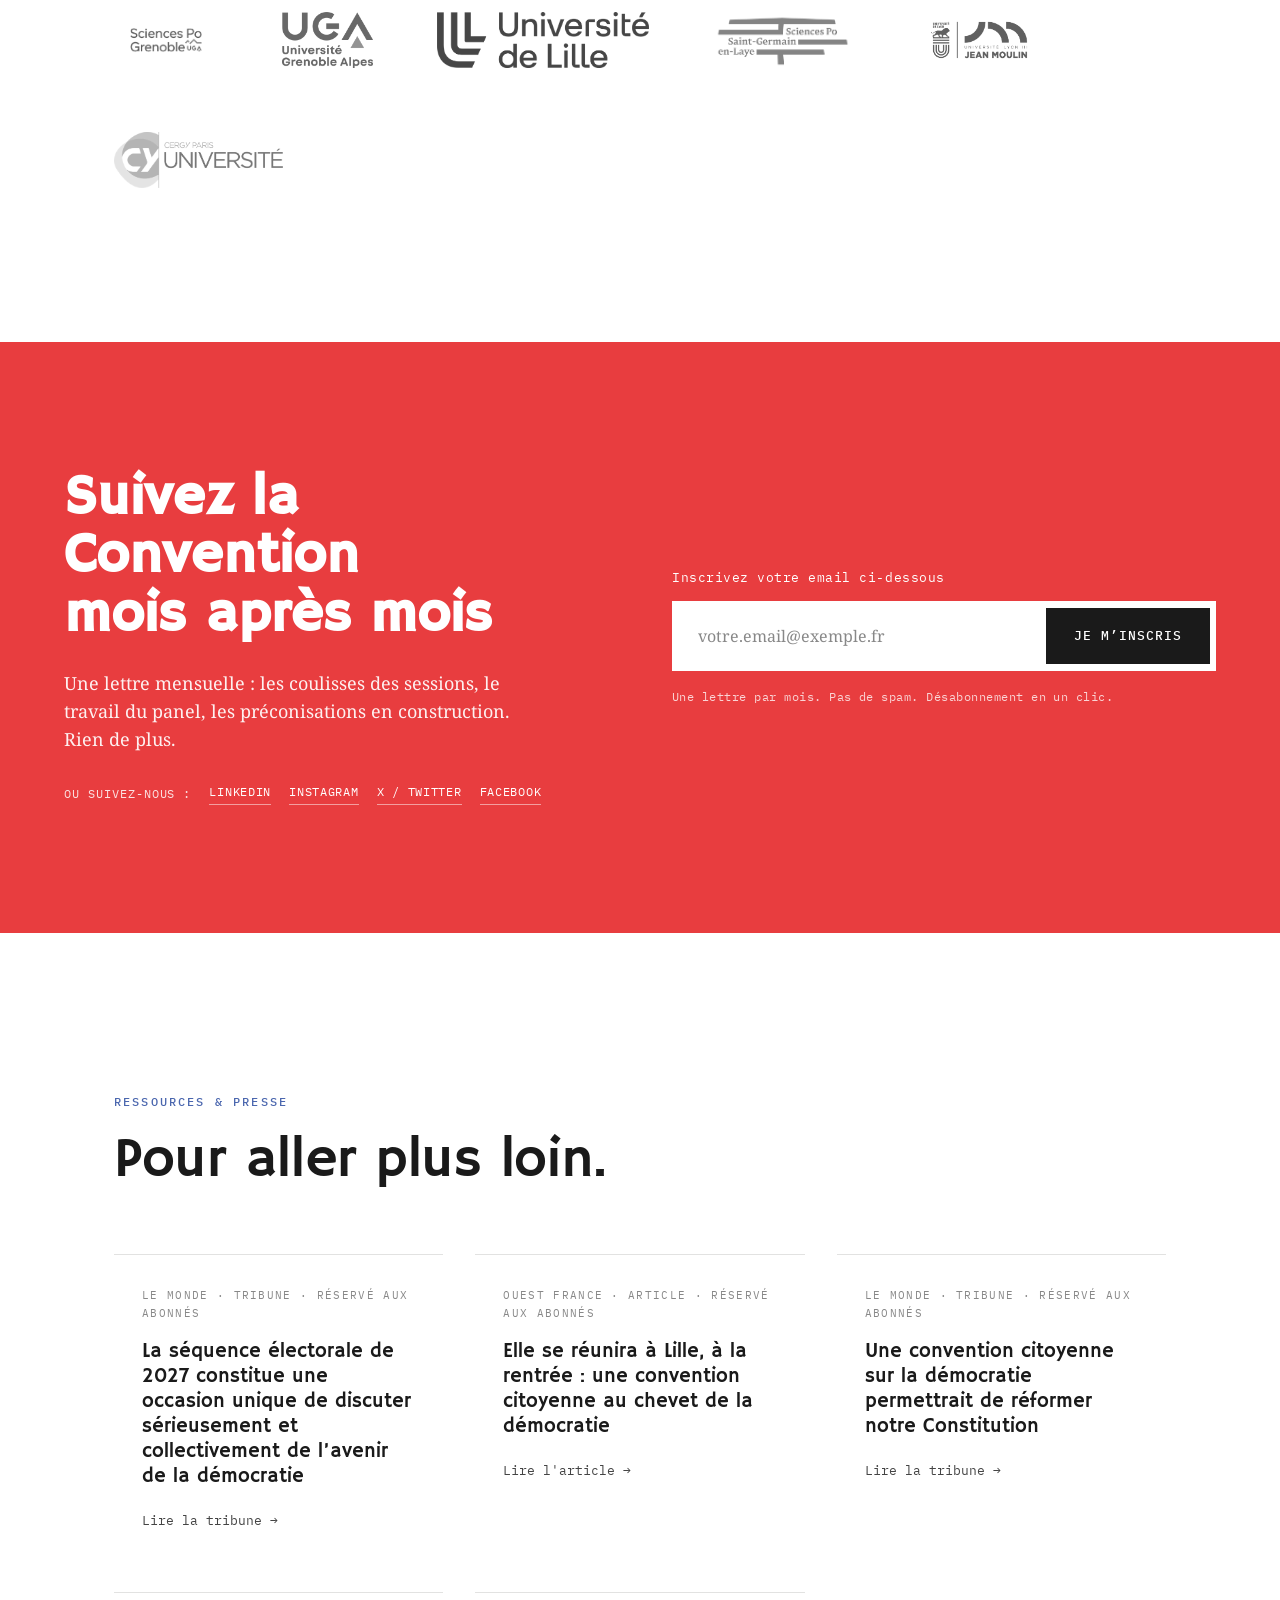
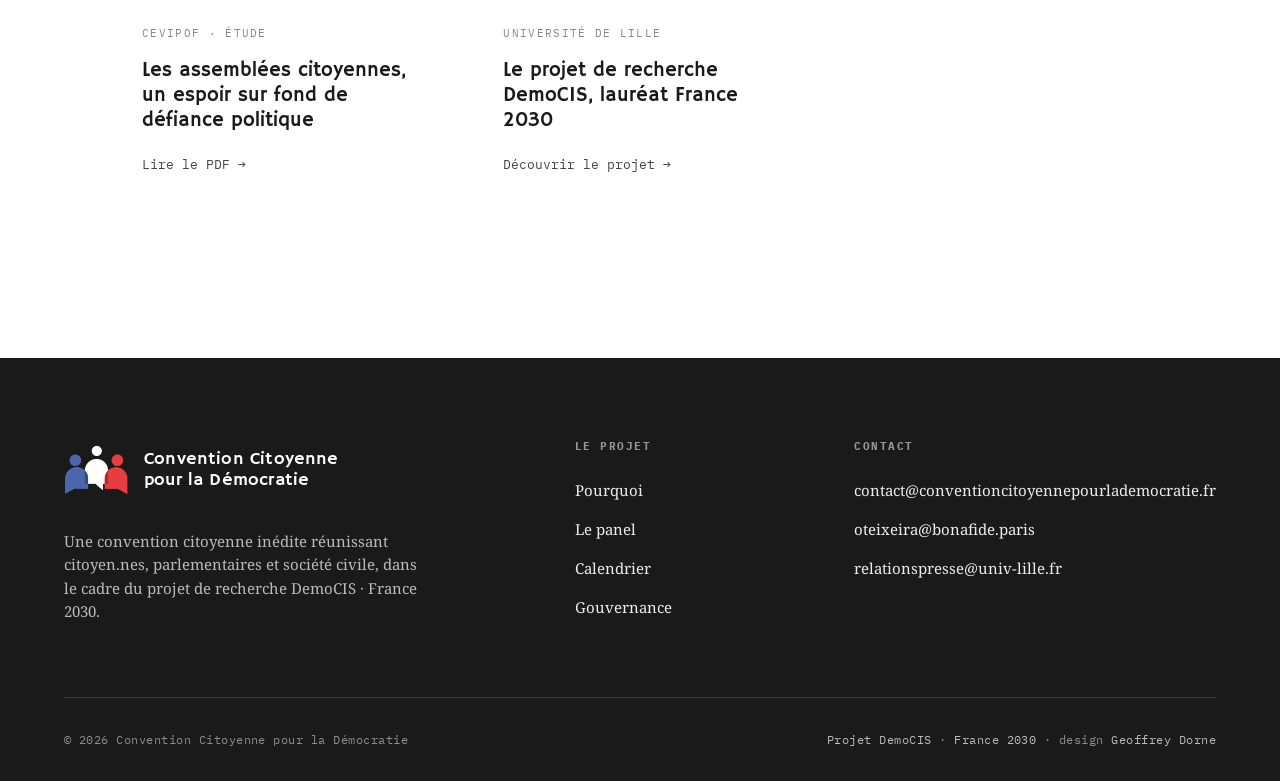
==== commit e754fc7f: "fix(democis): supprime le scroll horizontal sur mobile L'adresse contact@conventioncitoyennepourlade" ====
--- a/roles/services/democis/files/index.html
+++ b/roles/services/democis/files/index.html
@@ -508,7 +508,9 @@
   background: var(--blanc);
   padding: 36px 40px;
   display: grid;
-  grid-template-columns: clamp(96px, 11vw, 130px) 1fr;
+  /* minmax(0,…) : sans ça le min-width:auto de la piste vaut la largeur du
+     mot le plus long (« socio-démographiques. ») et élargit la carte. */
+  grid-template-columns: clamp(96px, 11vw, 130px) minmax(0, 1fr);
   gap: 32px;
   align-items: center;
   transition: transform 0.3s var(--ease), box-shadow 0.3s var(--ease);
@@ -538,10 +540,18 @@
   line-height: 1.5;
   color: var(--encre-doux);
 }
+.panel-card-label,
+.panel-card-desc { overflow-wrap: break-word; }
 
 @media (max-width: 880px) {
   .panel-grid { grid-template-columns: 1fr; gap: 48px; }
   .panel-card { padding: 28px 24px; gap: 20px; }
+}
+@media (max-width: 480px) {
+  /* Sur très petits écrans, le chiffre passe au-dessus du texte :
+     côte à côte il ne reste plus assez de place pour le libellé. */
+  .panel-card { grid-template-columns: 1fr; gap: 12px; }
+  .panel-card-num { text-align: left; }
 }
 
 /* =========================================================================
@@ -835,9 +845,13 @@
   padding: 6px;
   align-items: center;
   gap: 0;
+  flex-wrap: wrap;
 }
 .newsletter-input input {
   flex: 1;
+  /* Sans min-width:0 l'input refuse de descendre sous sa taille intrinsèque :
+     la ligne reste plus large que l'écran et le bouton sort du cadre. */
+  min-width: 0;
   border: none;
   background: transparent;
   padding: 18px 20px;
@@ -893,6 +907,12 @@
 .newsletter-social a:hover { border-bottom-color: var(--blanc); opacity: 0.85; }
 @media (max-width: 880px) {
   .newsletter-grid { grid-template-columns: 1fr; gap: 32px; }
+}
+@media (max-width: 480px) {
+  /* Sous ~432px le bouton sortait du cadre : champ et bouton sont empilés,
+     côte à côte il ne reste plus assez de place pour saisir une adresse. */
+  .newsletter-input { flex-direction: column; align-items: stretch; gap: 6px; }
+  .newsletter-input button { width: 100%; }
 }
 
 .sib-form-message-panel {
@@ -1021,6 +1041,9 @@
   transition: color 0.2s;
 }
 .footer-col ul li a:hover { color: var(--rouge); }
+/* Le <wbr> des adresses mail n'est utile qu'en mono-colonne : neutralisé ici,
+   sinon il casse l'adresse en deux lignes alors qu'elle tient sur une. */
+.footer-col ul li a wbr { display: none; }
 .footer-bottom {
   max-width: var(--max-width);
   margin: 0 auto;
@@ -1046,6 +1069,22 @@
 @media (max-width: 880px) {
   .footer-grid { grid-template-columns: 1fr 1fr; gap: 40px; }
   .footer-brand { grid-column: 1 / -1; }
+}
+@media (max-width: 560px) {
+  /* Une seule colonne : sur deux colonnes il ne reste qu'environ 150px,
+     trop peu pour afficher les adresses mail sans les hacher. */
+  .footer-grid { grid-template-columns: 1fr; gap: 36px; }
+  /* Ces deux règles ne valent que sous 560px. Au-dessus, c'est la largeur
+     min-content des adresses mail qui dimensionne la colonne Contact et les
+     garde sur une seule ligne : y toucher décalerait le footer en desktop. */
+  .footer-col { min-width: 0; }
+  .footer-col ul li a {
+    display: inline-block;
+    max-width: 100%;
+    overflow-wrap: anywhere;
+  }
+  /* Réactivé : la césure se fera après le @ plutôt qu'au milieu du domaine. */
+  .footer-col ul li a wbr { display: inline; }
 }
 
 /* =========================================================================
@@ -1518,9 +1557,10 @@
     <div class="footer-col">
       <h4>Contact</h4>
       <ul>
-        <li><a href="mailto:contact@conventioncitoyennepourlademocratie.fr">contact@conventioncitoyennepourlademocratie.fr</a></li>
-        <li><a href="mailto:oteixeira@bonafide.paris">oteixeira@bonafide.paris</a></li>
-        <li><a href="mailto:relationspresse@univ-lille.fr">relationspresse@univ-lille.fr</a></li>
+        <!-- <wbr> : point de césure privilégié après le @, pour éviter une coupure au milieu du domaine -->
+        <li><a href="mailto:contact@conventioncitoyennepourlademocratie.fr">contact@<wbr>conventioncitoyennepourlademocratie.fr</a></li>
+        <li><a href="mailto:oteixeira@bonafide.paris">oteixeira@<wbr>bonafide.paris</a></li>
+        <li><a href="mailto:relationspresse@univ-lille.fr">relationspresse@<wbr>univ-lille.fr</a></li>
       </ul>
     </div>
   </div>
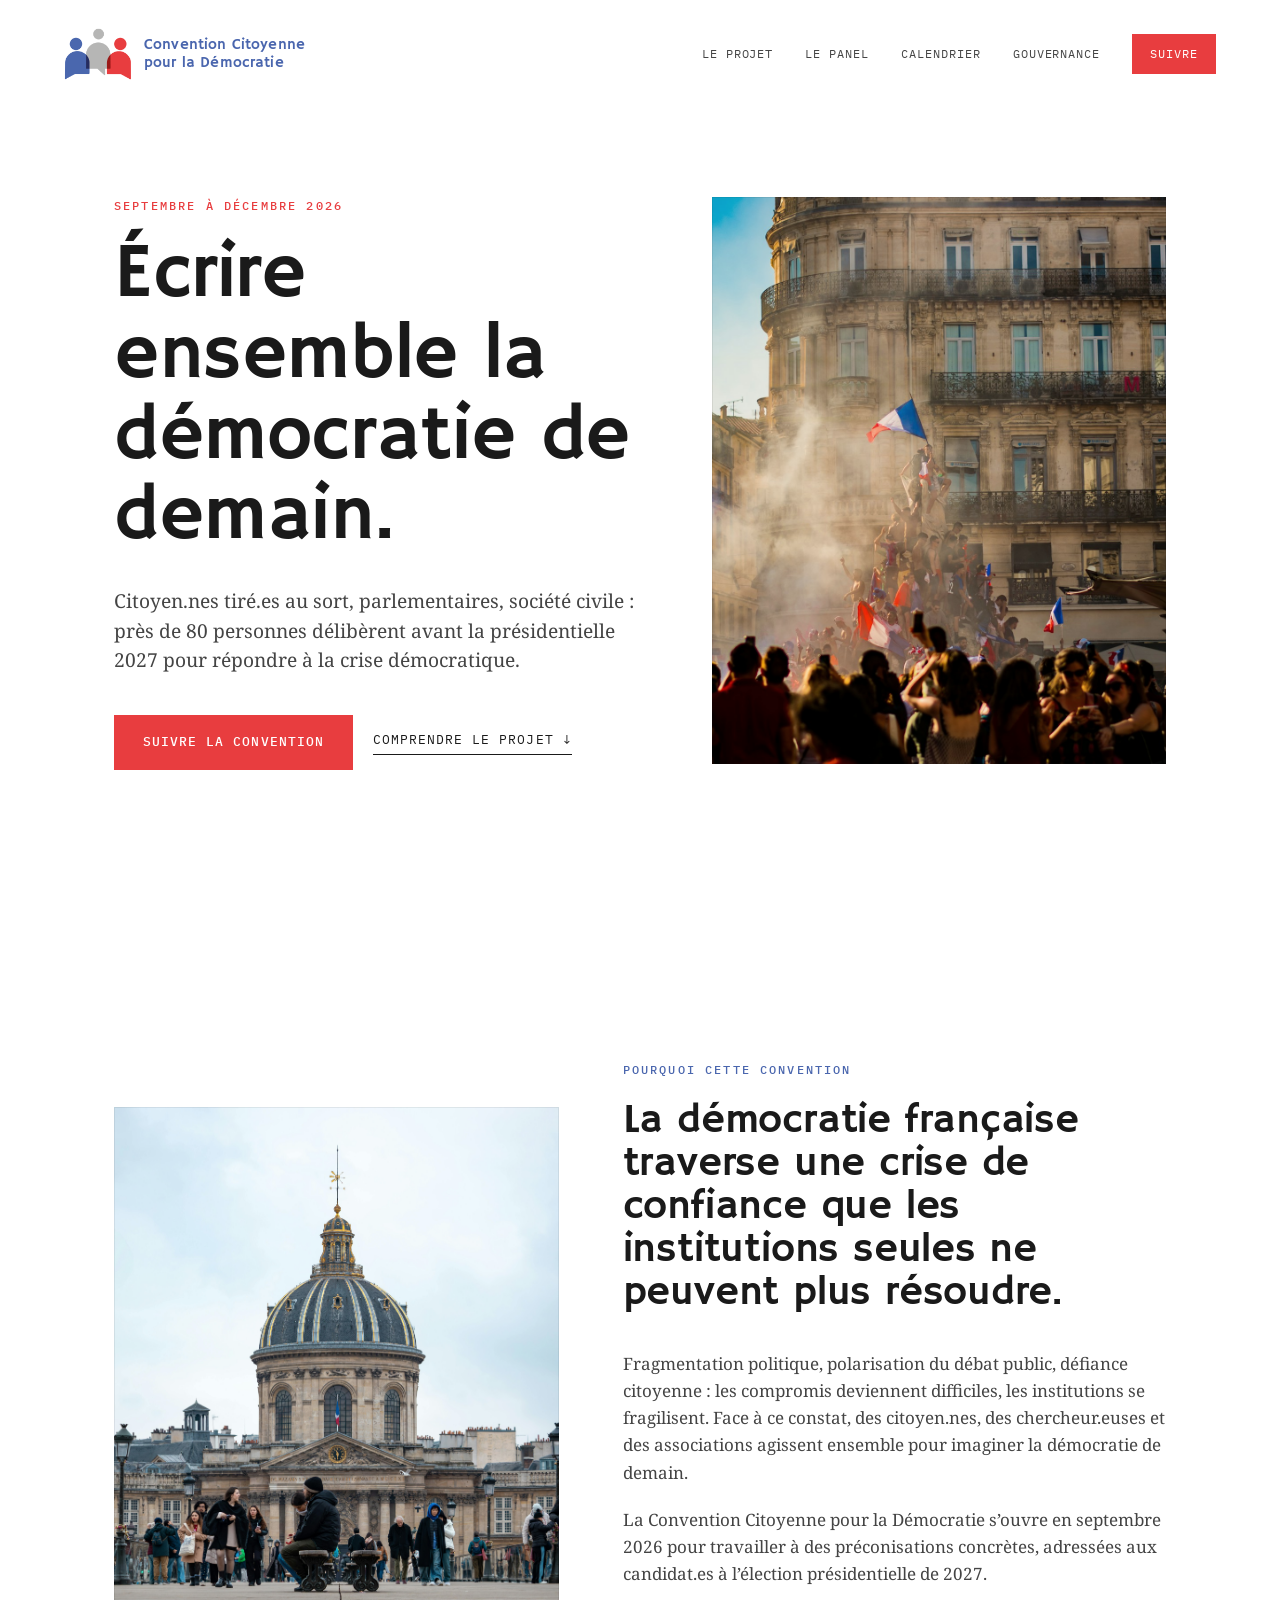
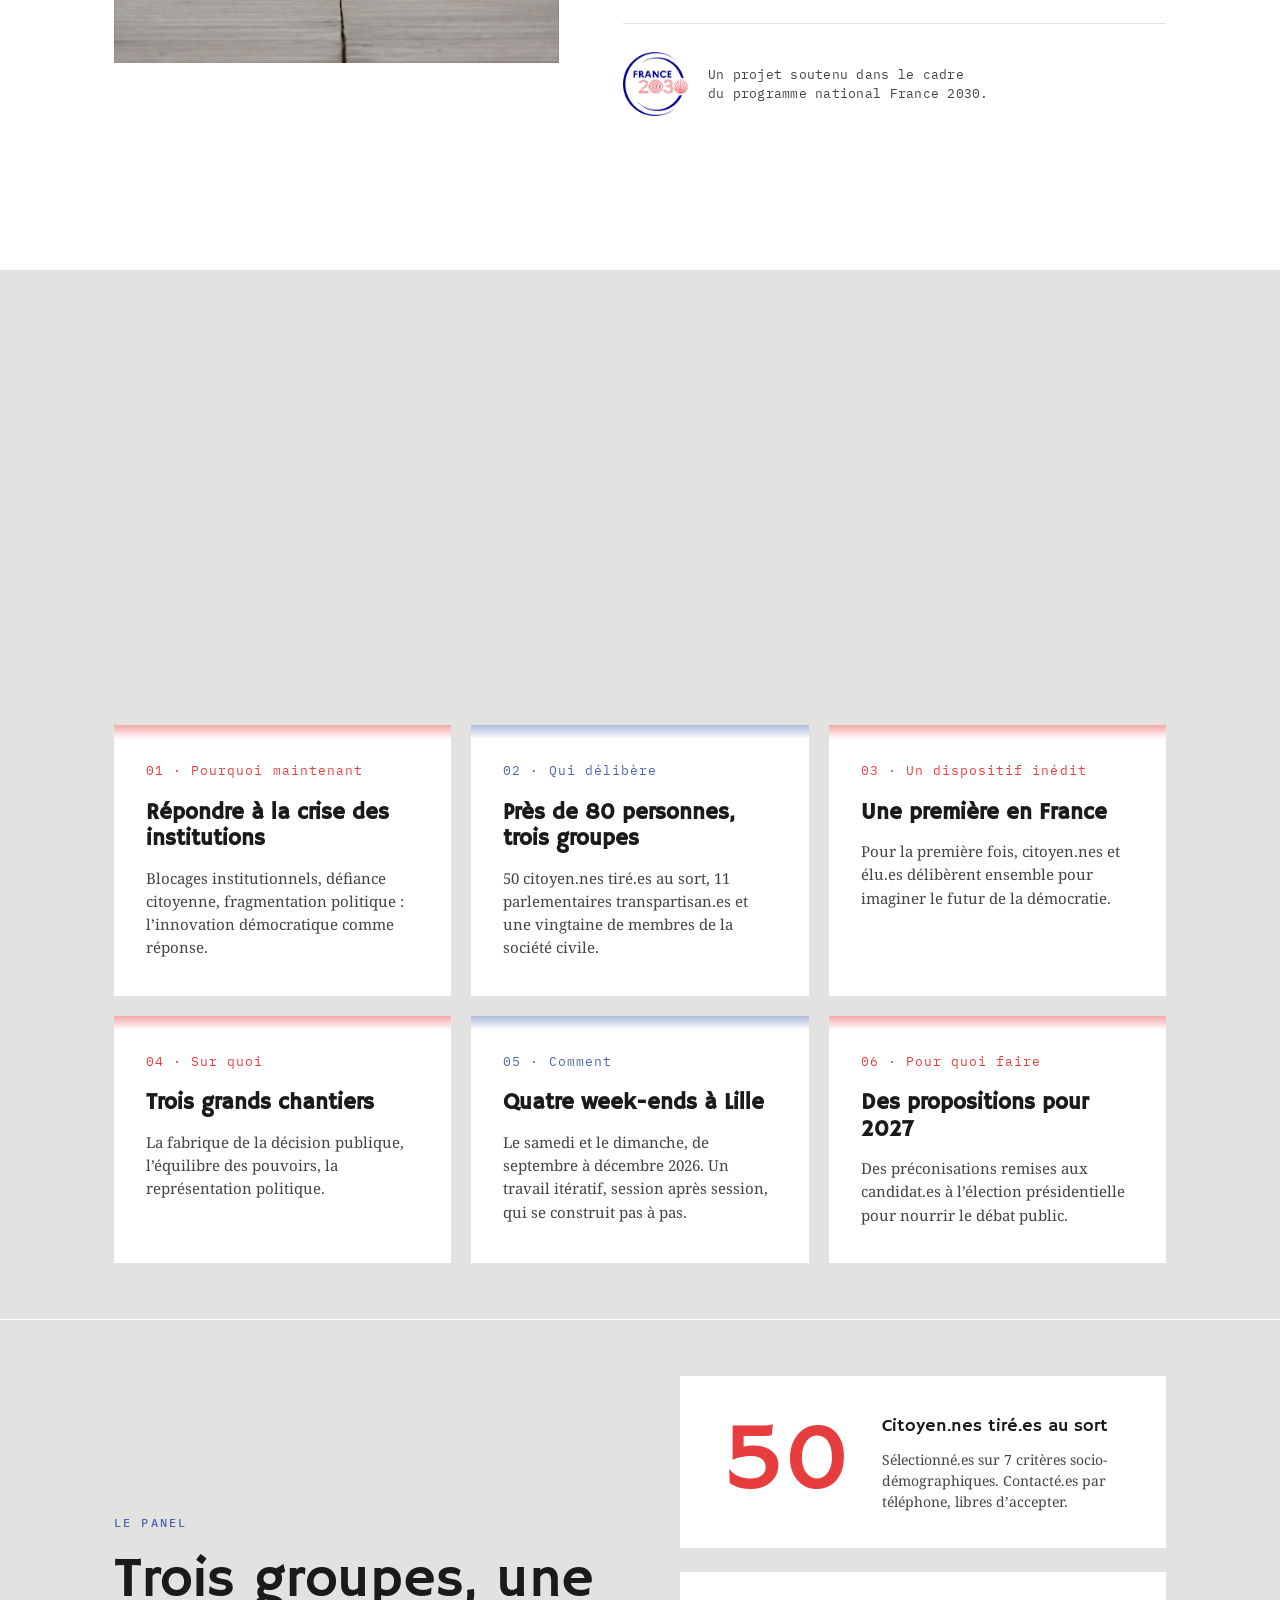
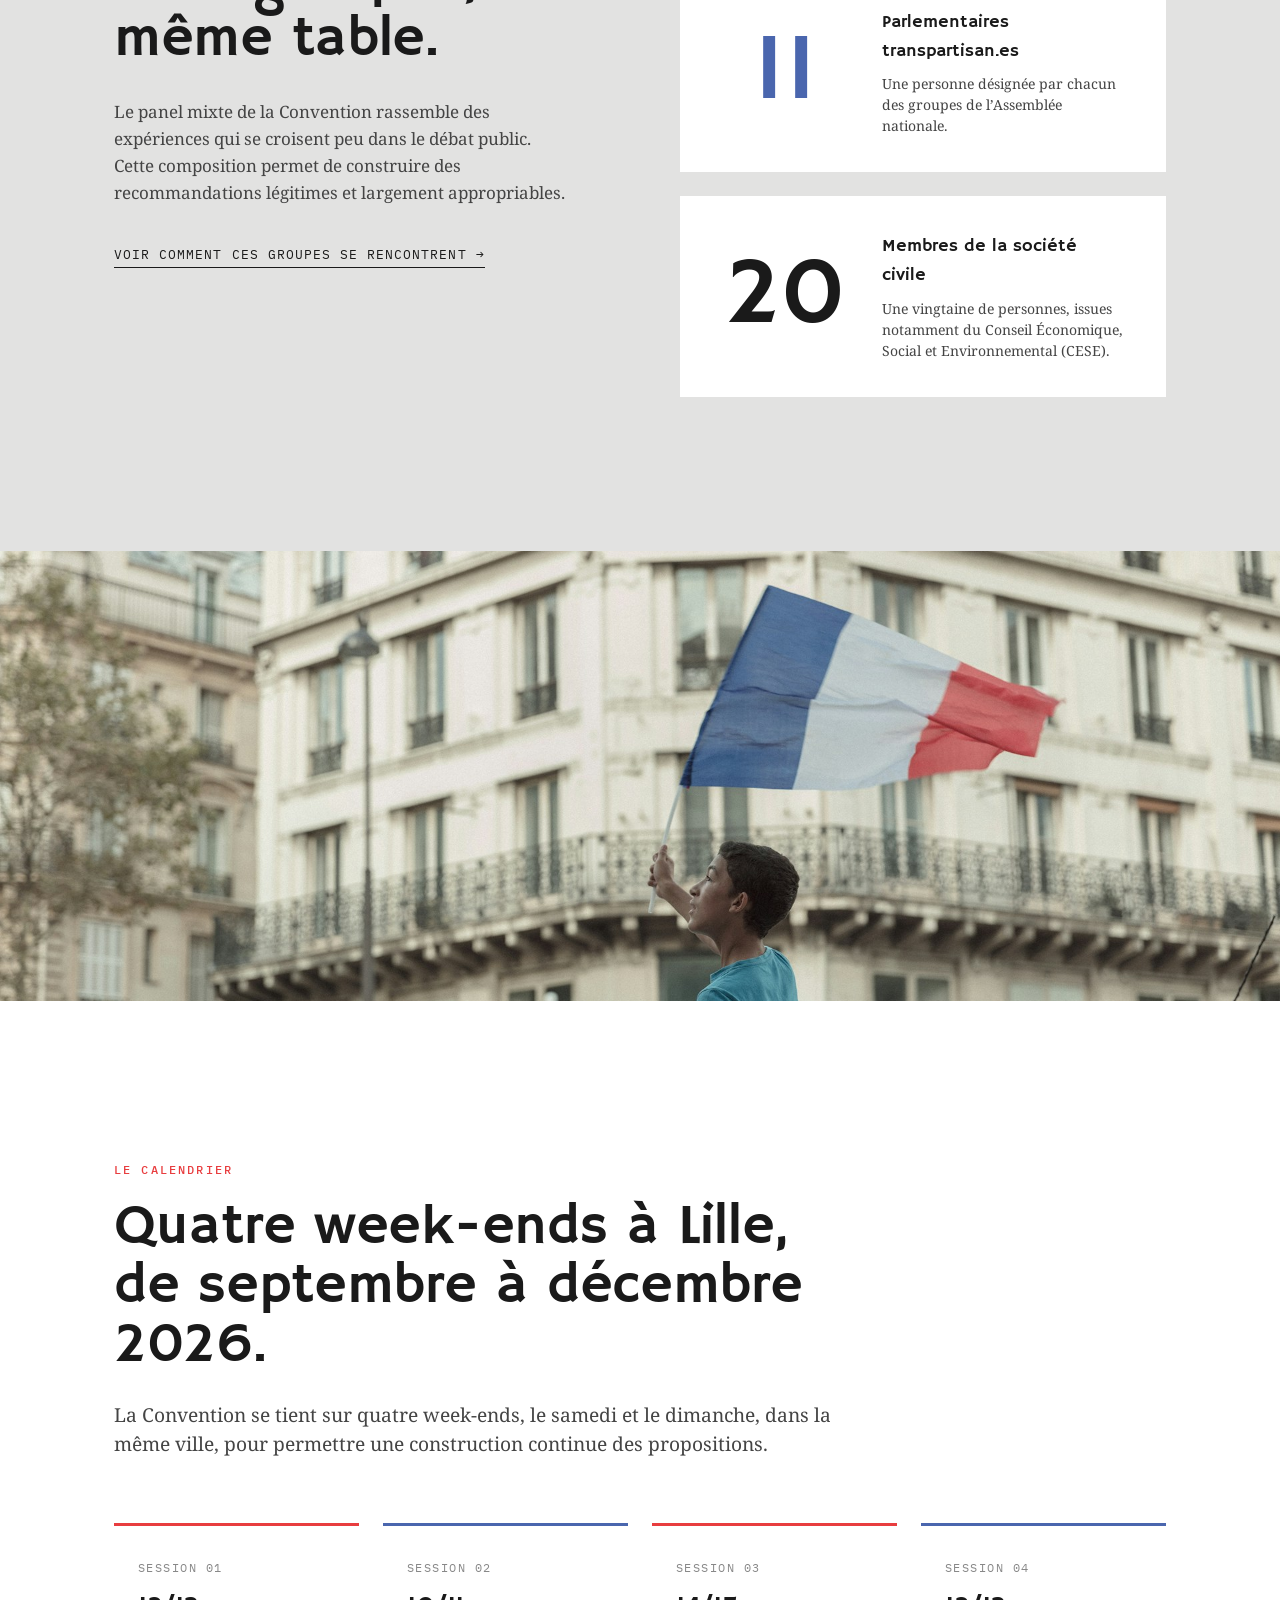
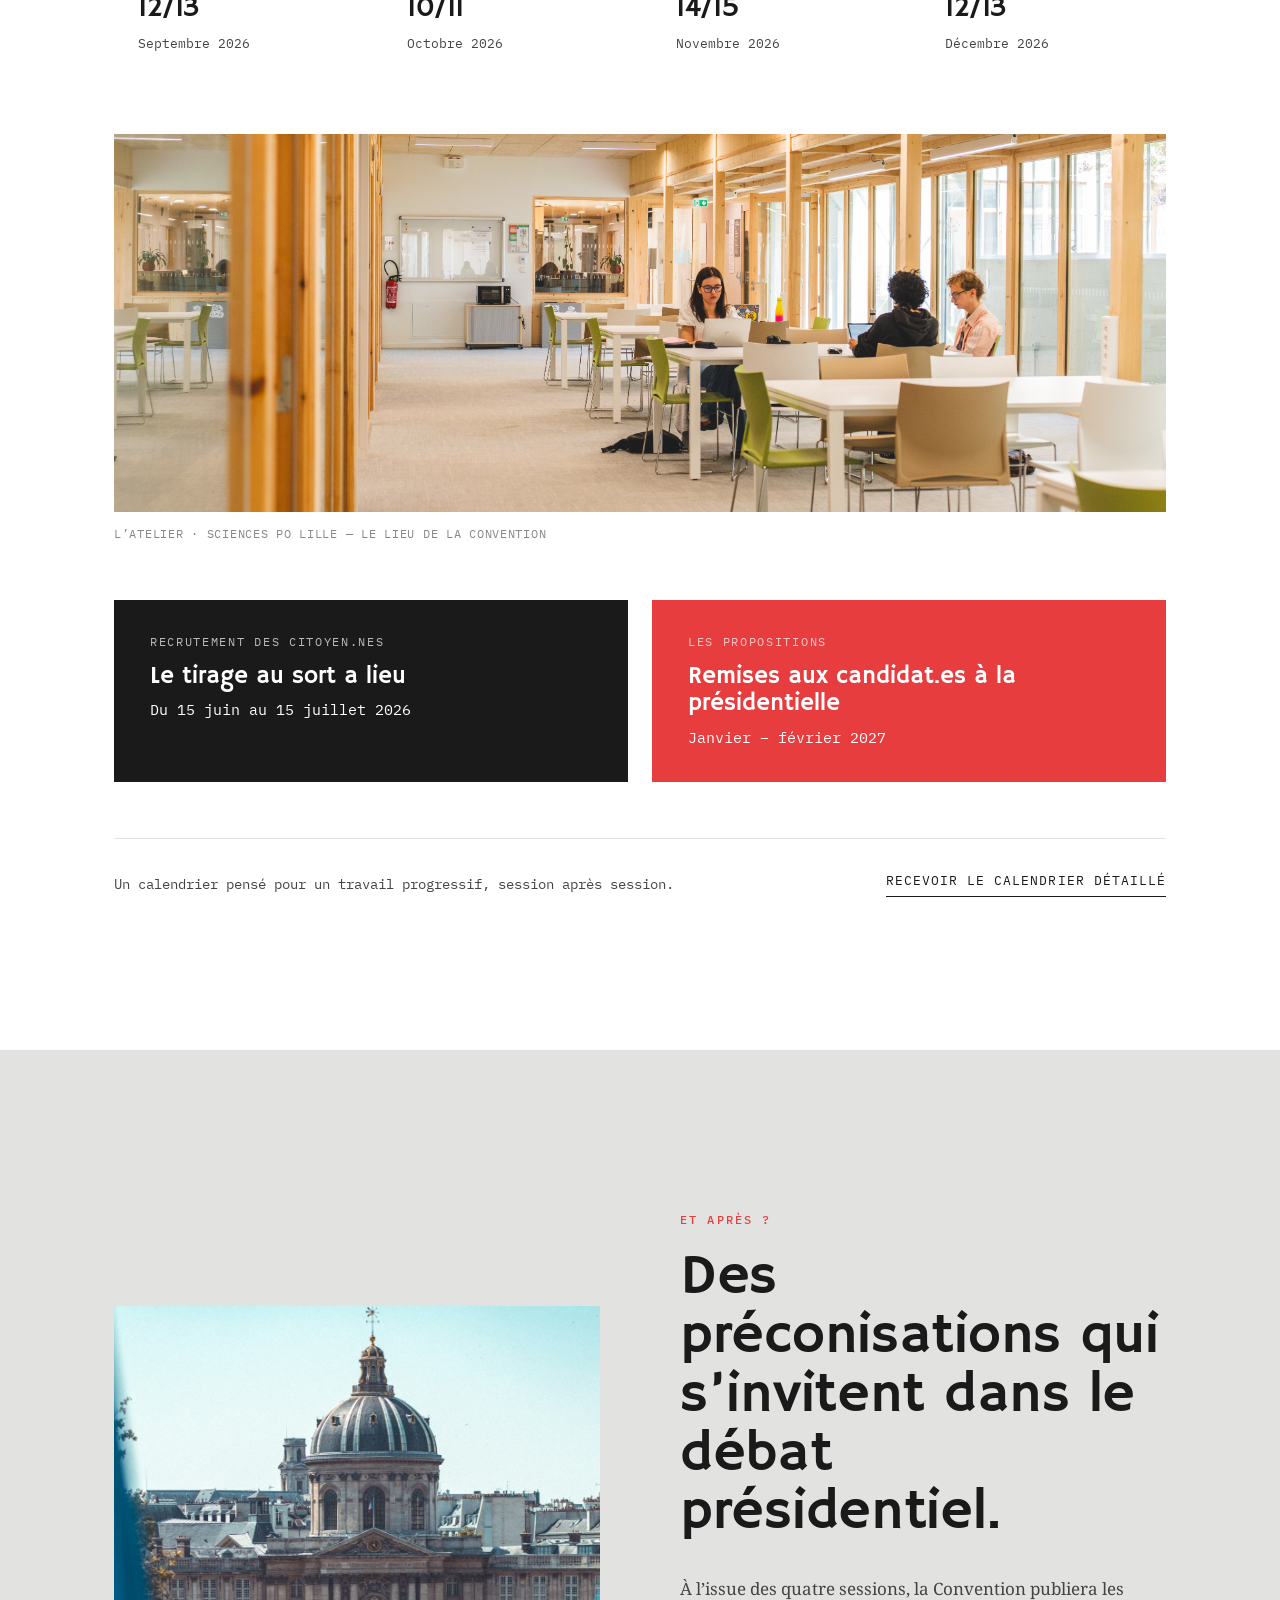
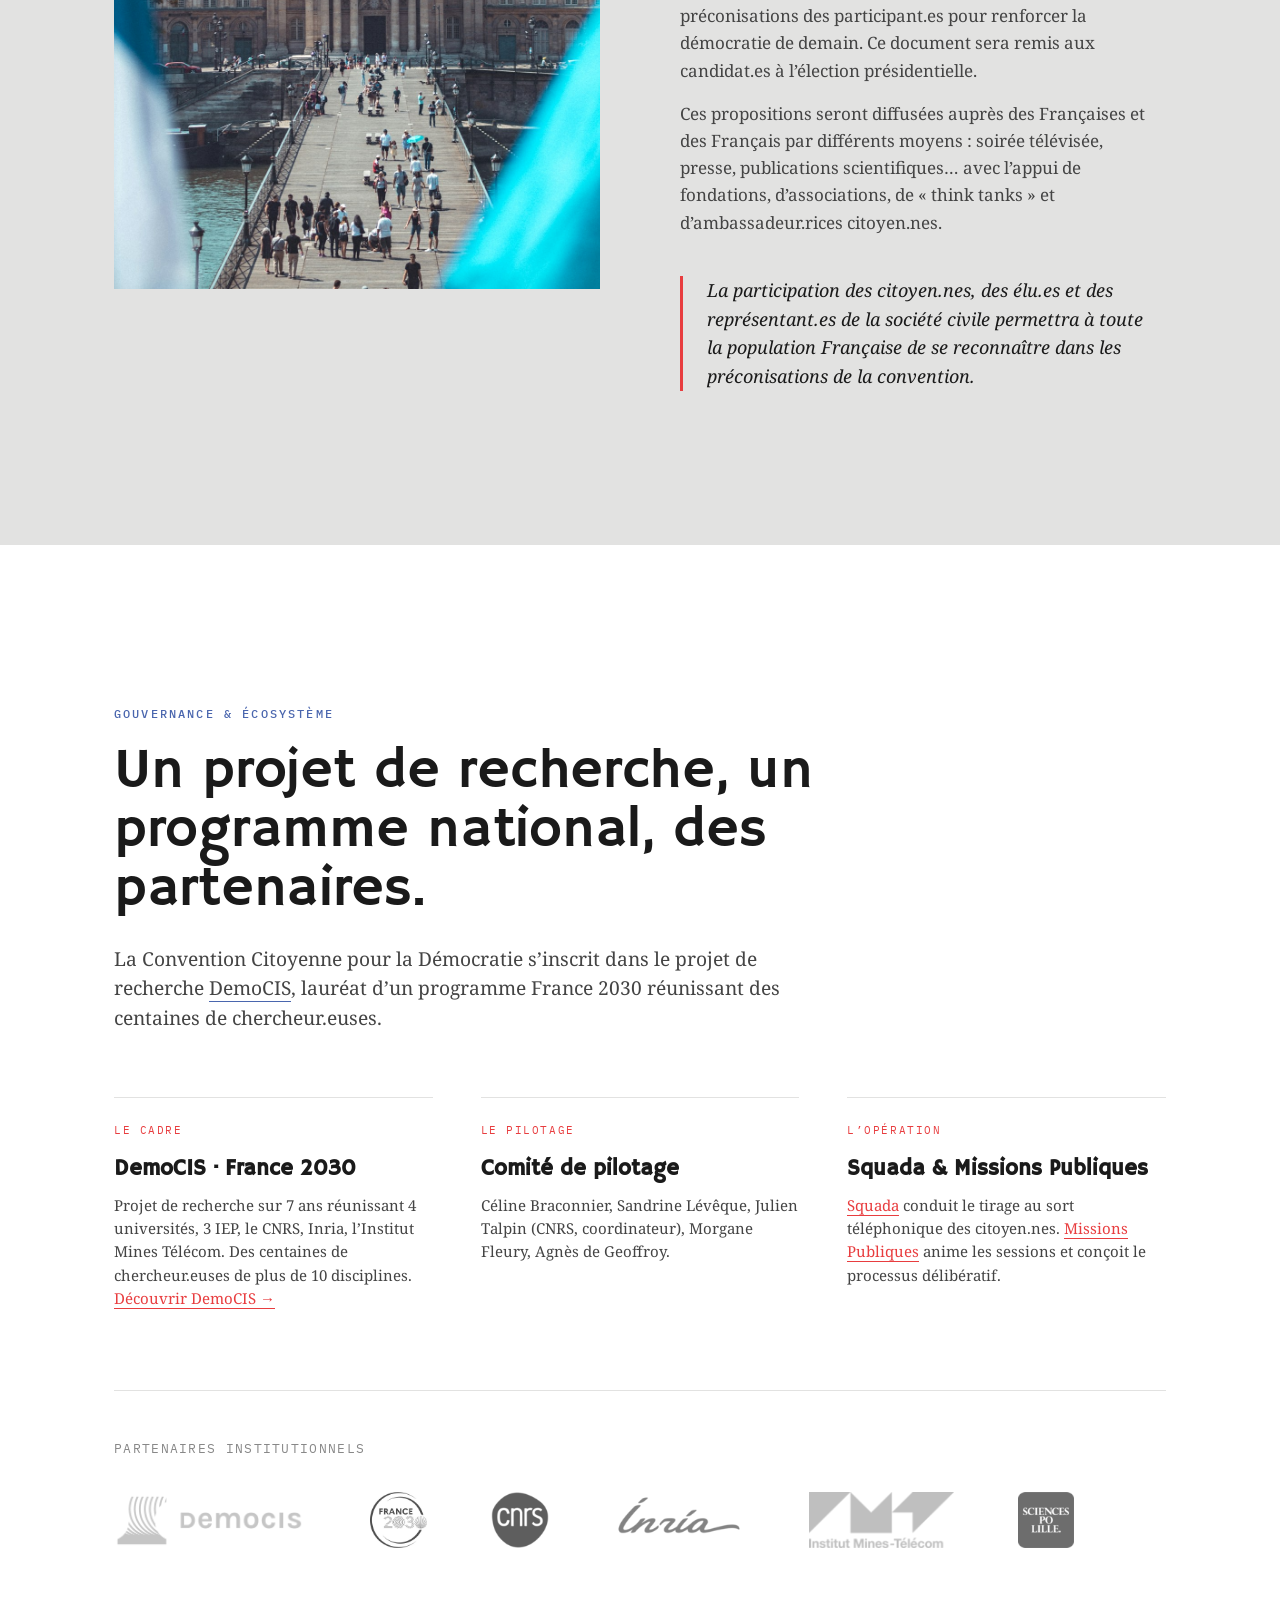
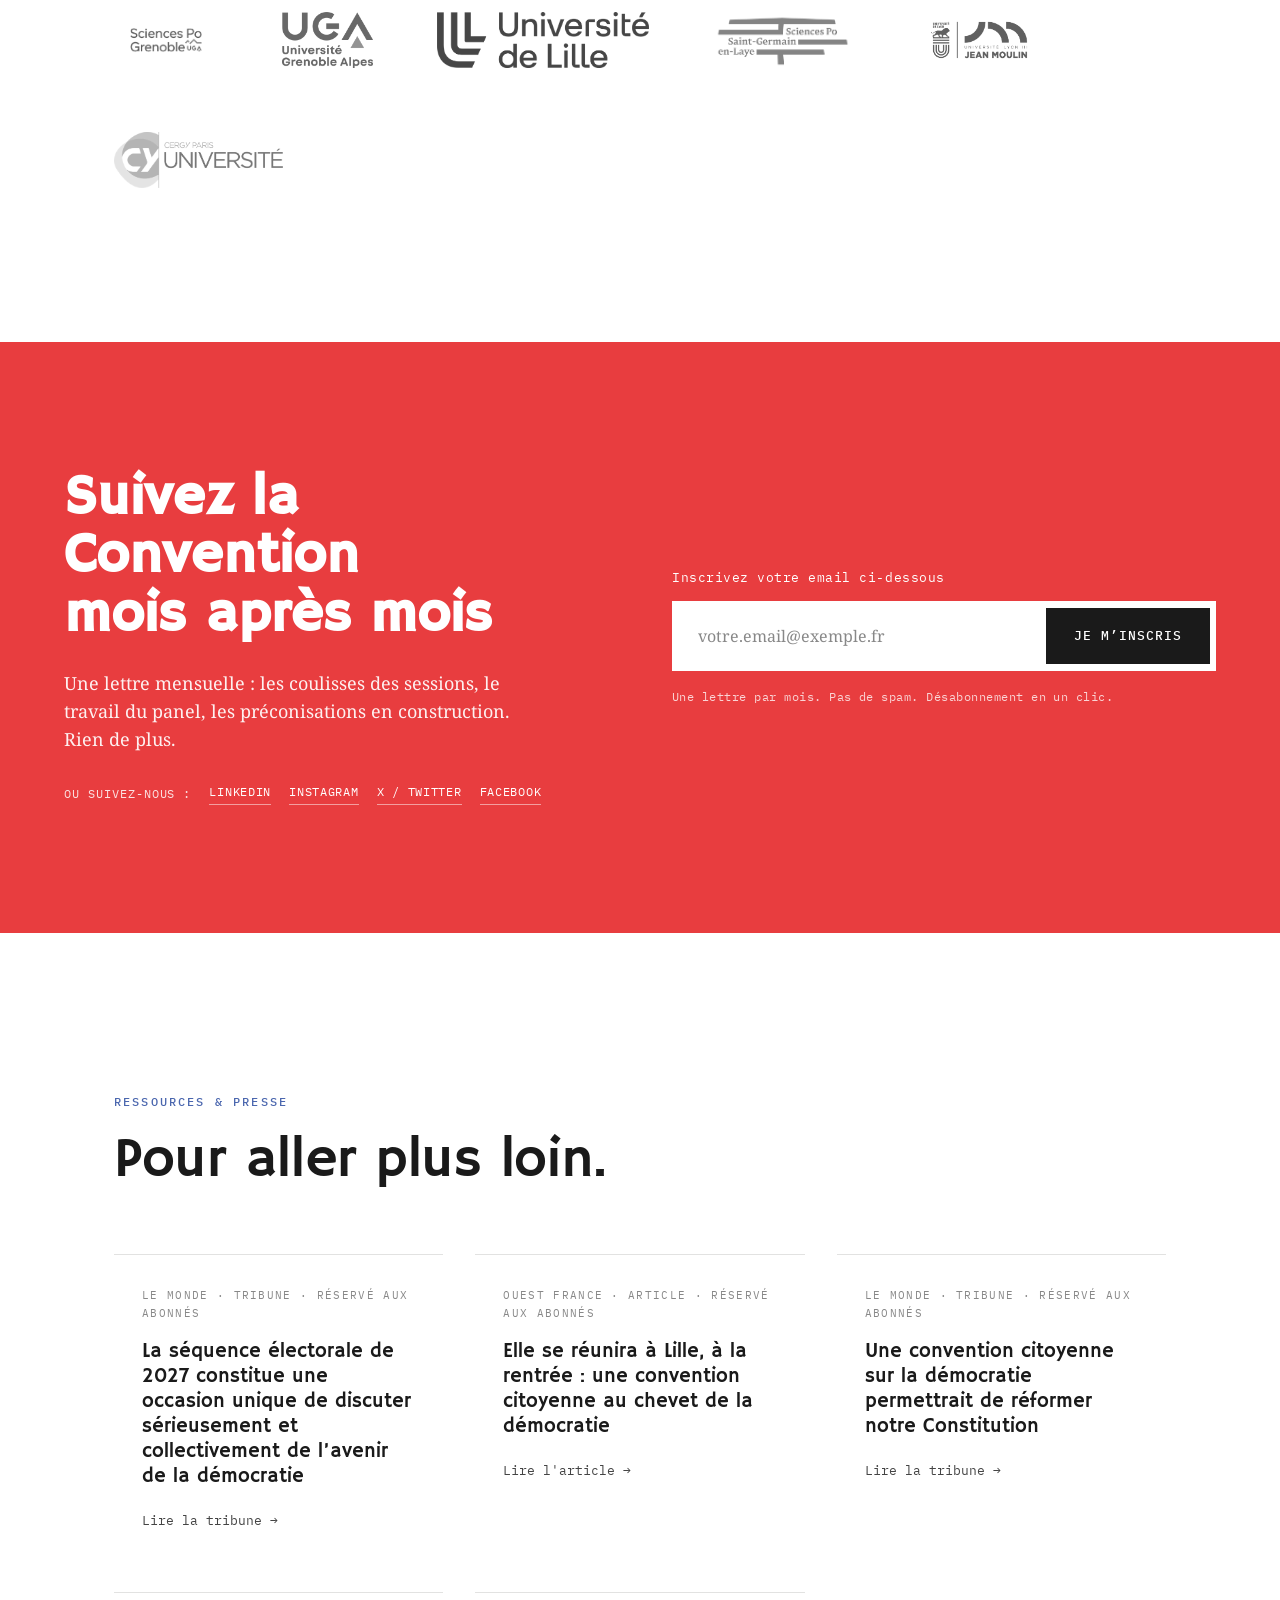
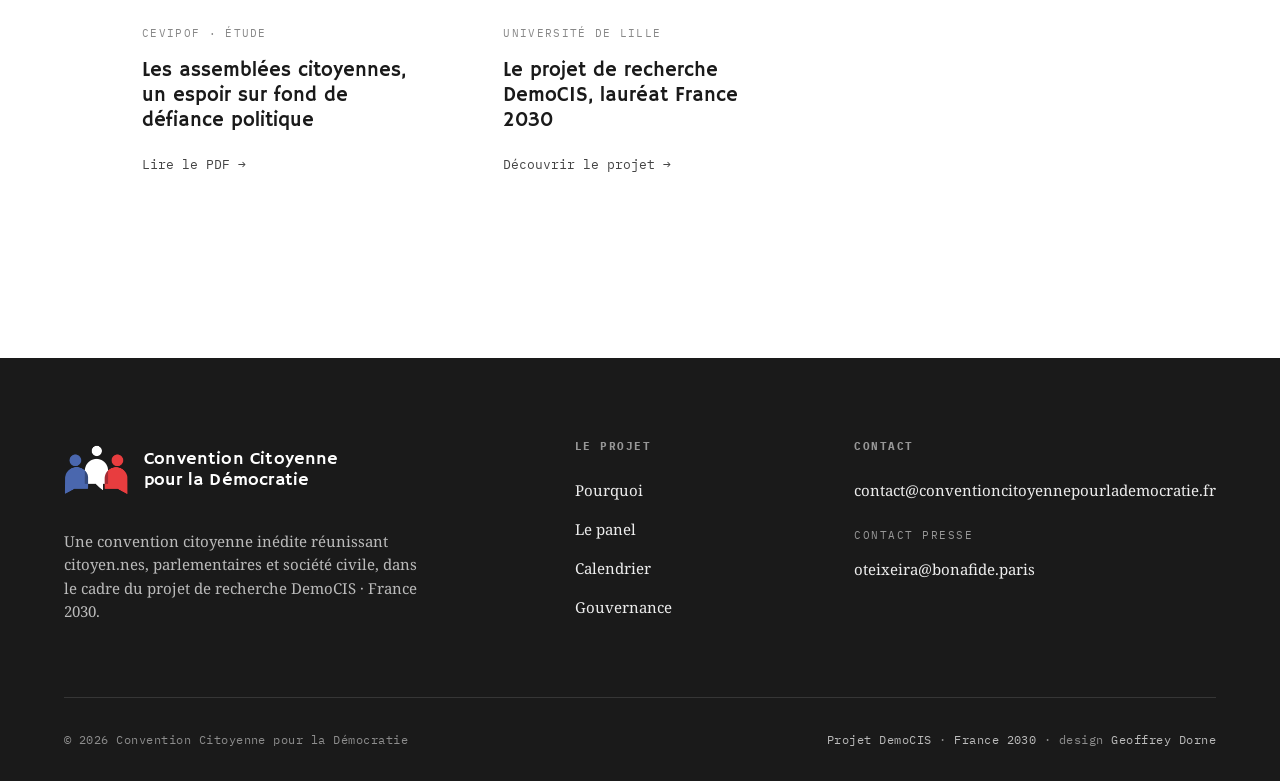
==== commit a12e1825: "feat(democis): clarifie les contacts du footer - contact@conventioncitoyennepourlademocratie.fr devi" ====
--- a/roles/services/democis/files/index.html
+++ b/roles/services/democis/files/index.html
@@ -1041,6 +1041,18 @@
   transition: color 0.2s;
 }
 .footer-col ul li a:hover { color: var(--rouge); }
+/* Sous-titre « Contact presse » : même traitement que les h4 du footer,
+   pour distinguer l'adresse presse de l'adresse de contact générale. */
+.footer-contact-role { margin-top: 24px; }
+.footer-contact-role > span {
+  display: block;
+  font-family: var(--font-tech);
+  font-size: 11px;
+  letter-spacing: 0.14em;
+  text-transform: uppercase;
+  color: rgba(255,255,255,0.55);
+  margin-bottom: 10px;
+}
 /* Le <wbr> des adresses mail n'est utile qu'en mono-colonne : neutralisé ici,
    sinon il casse l'adresse en deux lignes alors qu'elle tient sur une. */
 .footer-col ul li a wbr { display: none; }
@@ -1559,8 +1571,10 @@
       <ul>
         <!-- <wbr> : point de césure privilégié après le @, pour éviter une coupure au milieu du domaine -->
         <li><a href="mailto:contact@conventioncitoyennepourlademocratie.fr">contact@<wbr>conventioncitoyennepourlademocratie.fr</a></li>
-        <li><a href="mailto:oteixeira@bonafide.paris">oteixeira@<wbr>bonafide.paris</a></li>
-        <li><a href="mailto:relationspresse@univ-lille.fr">relationspresse@<wbr>univ-lille.fr</a></li>
+        <li class="footer-contact-role">
+          <span>Contact presse</span>
+          <a href="mailto:oteixeira@bonafide.paris">oteixeira@<wbr>bonafide.paris</a>
+        </li>
       </ul>
     </div>
   </div>
